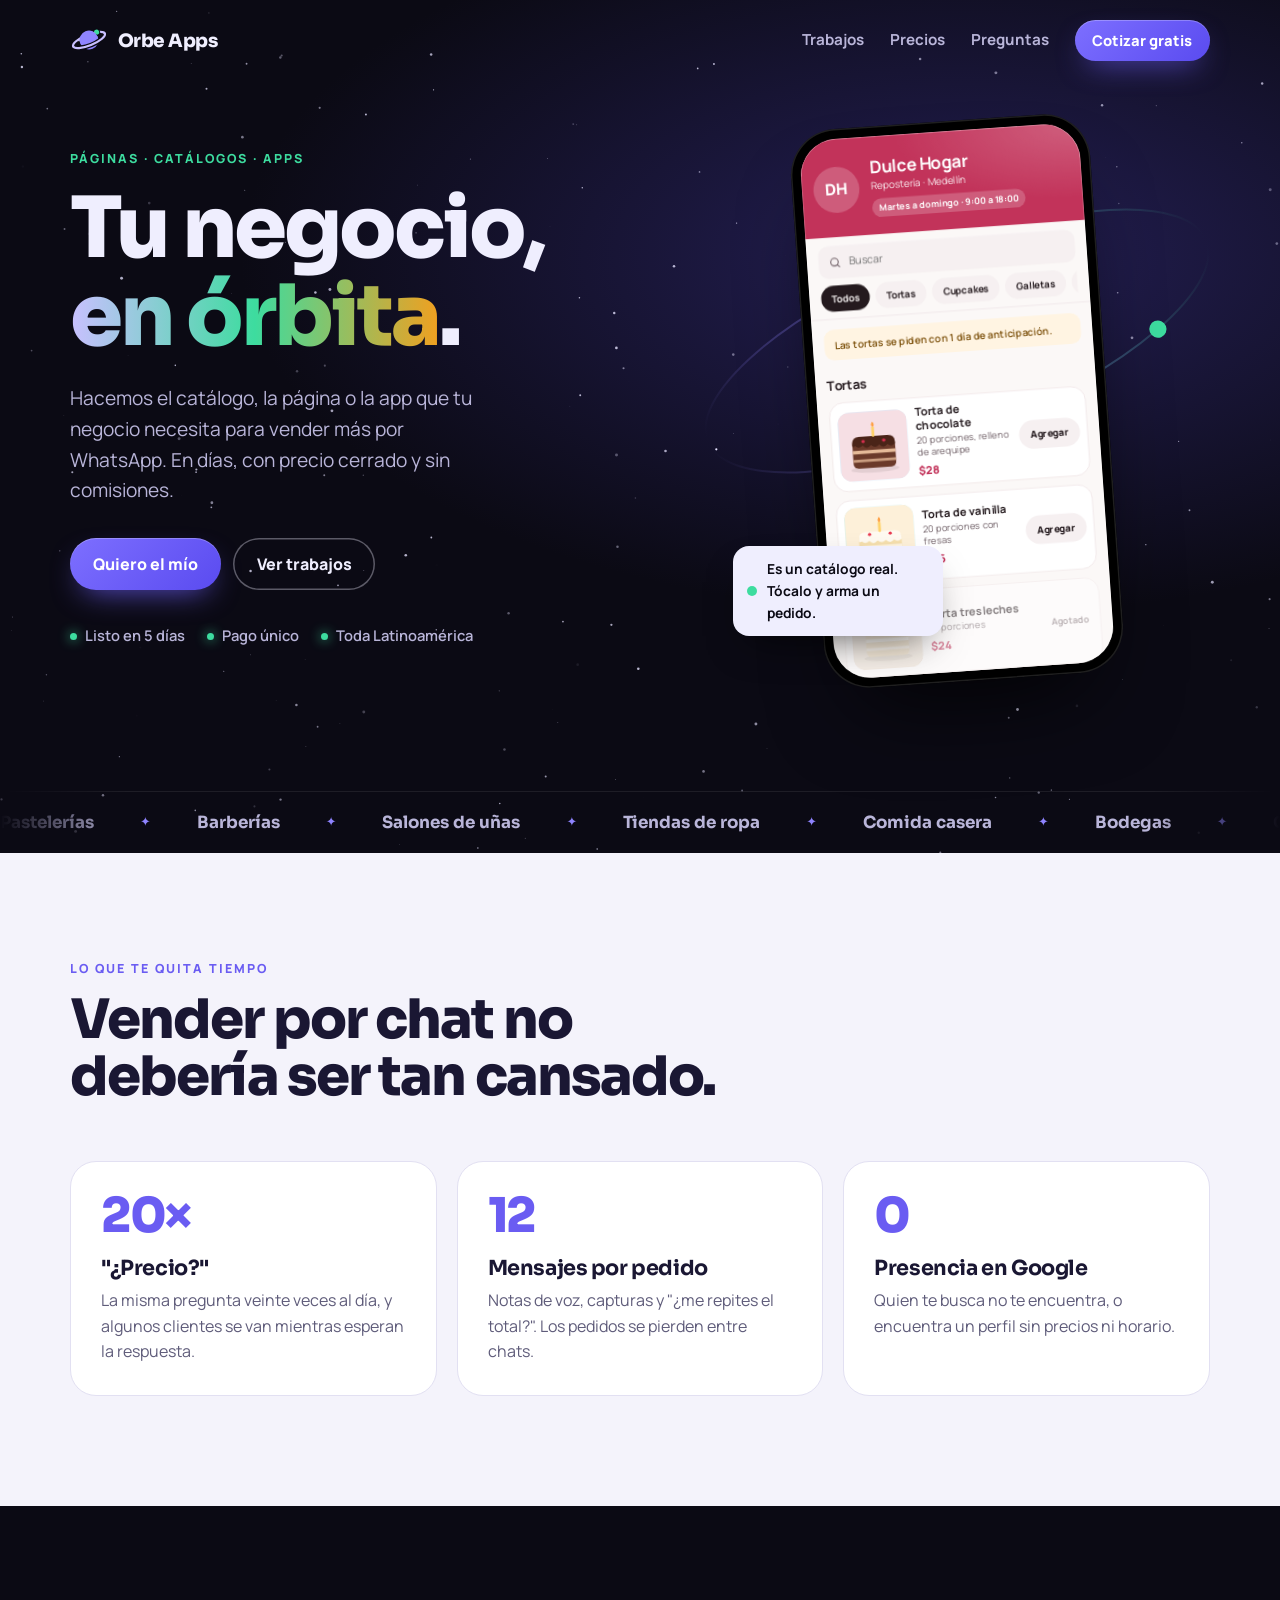
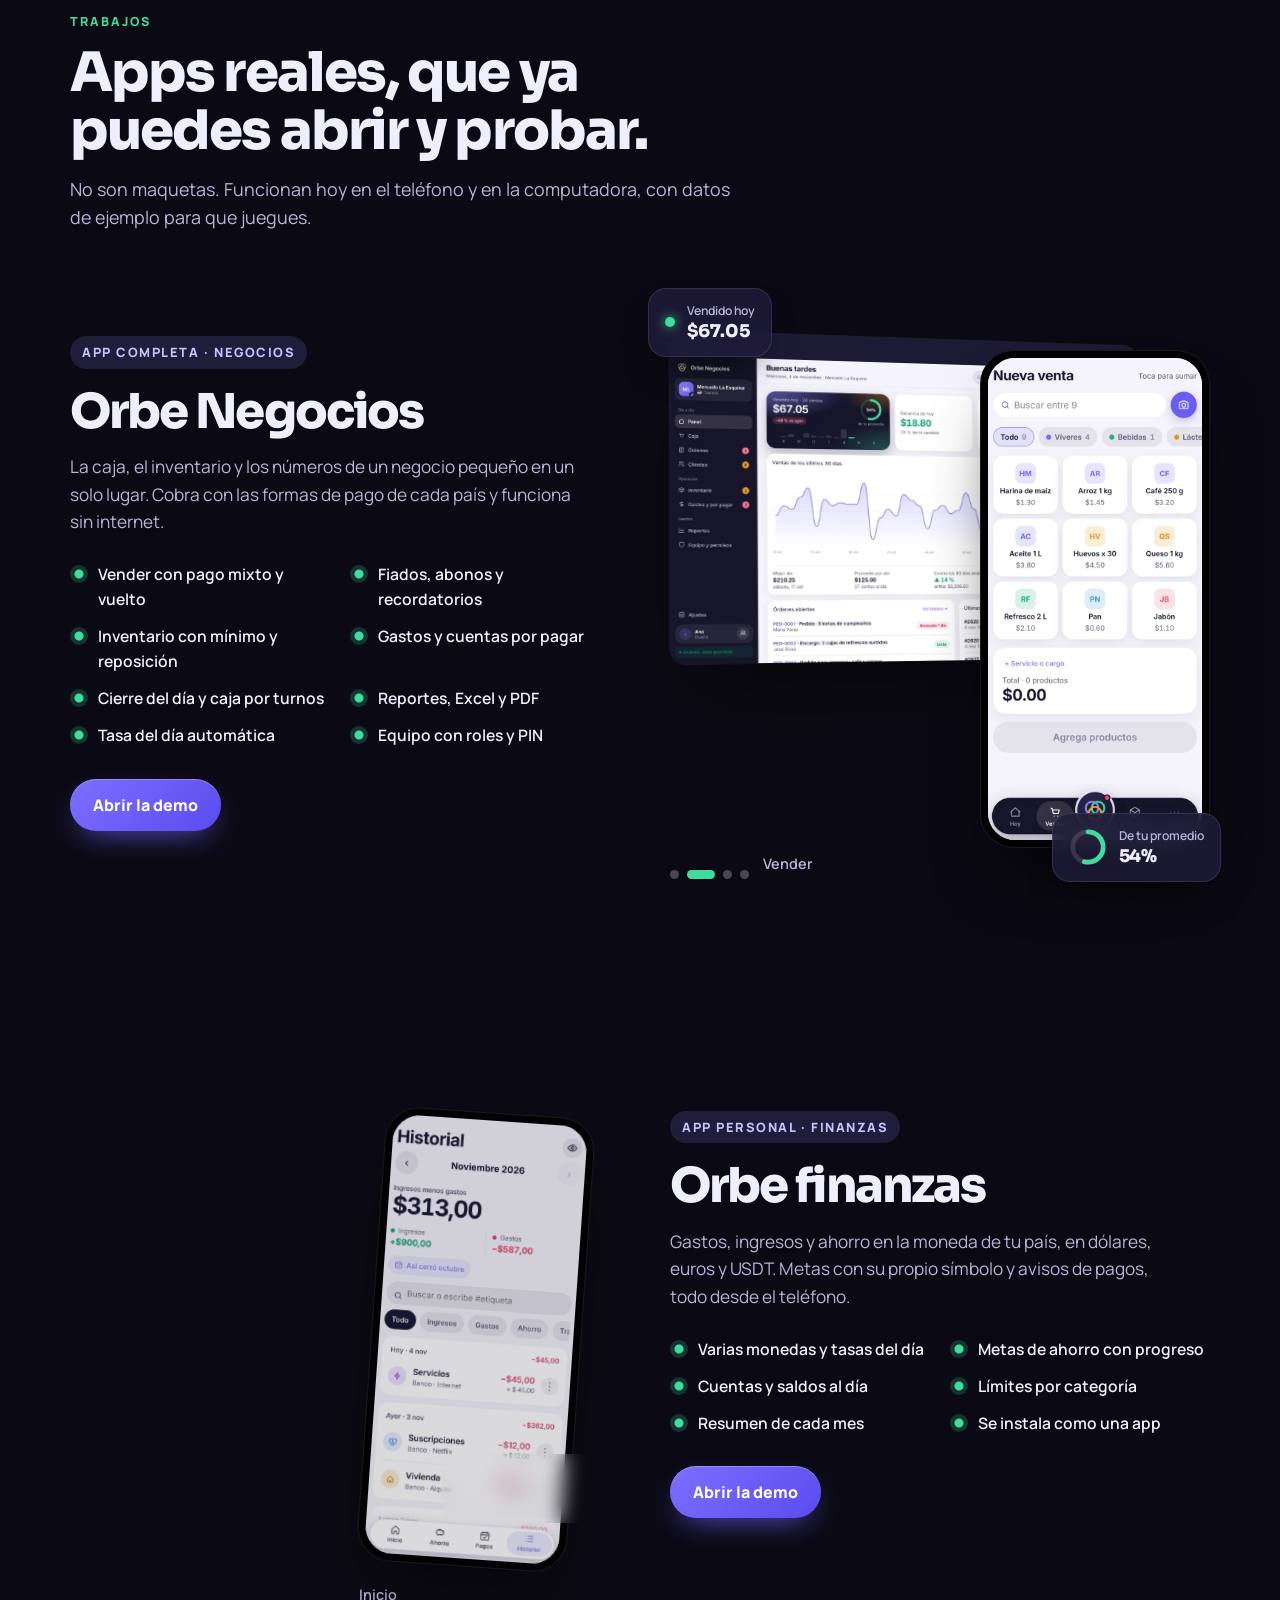
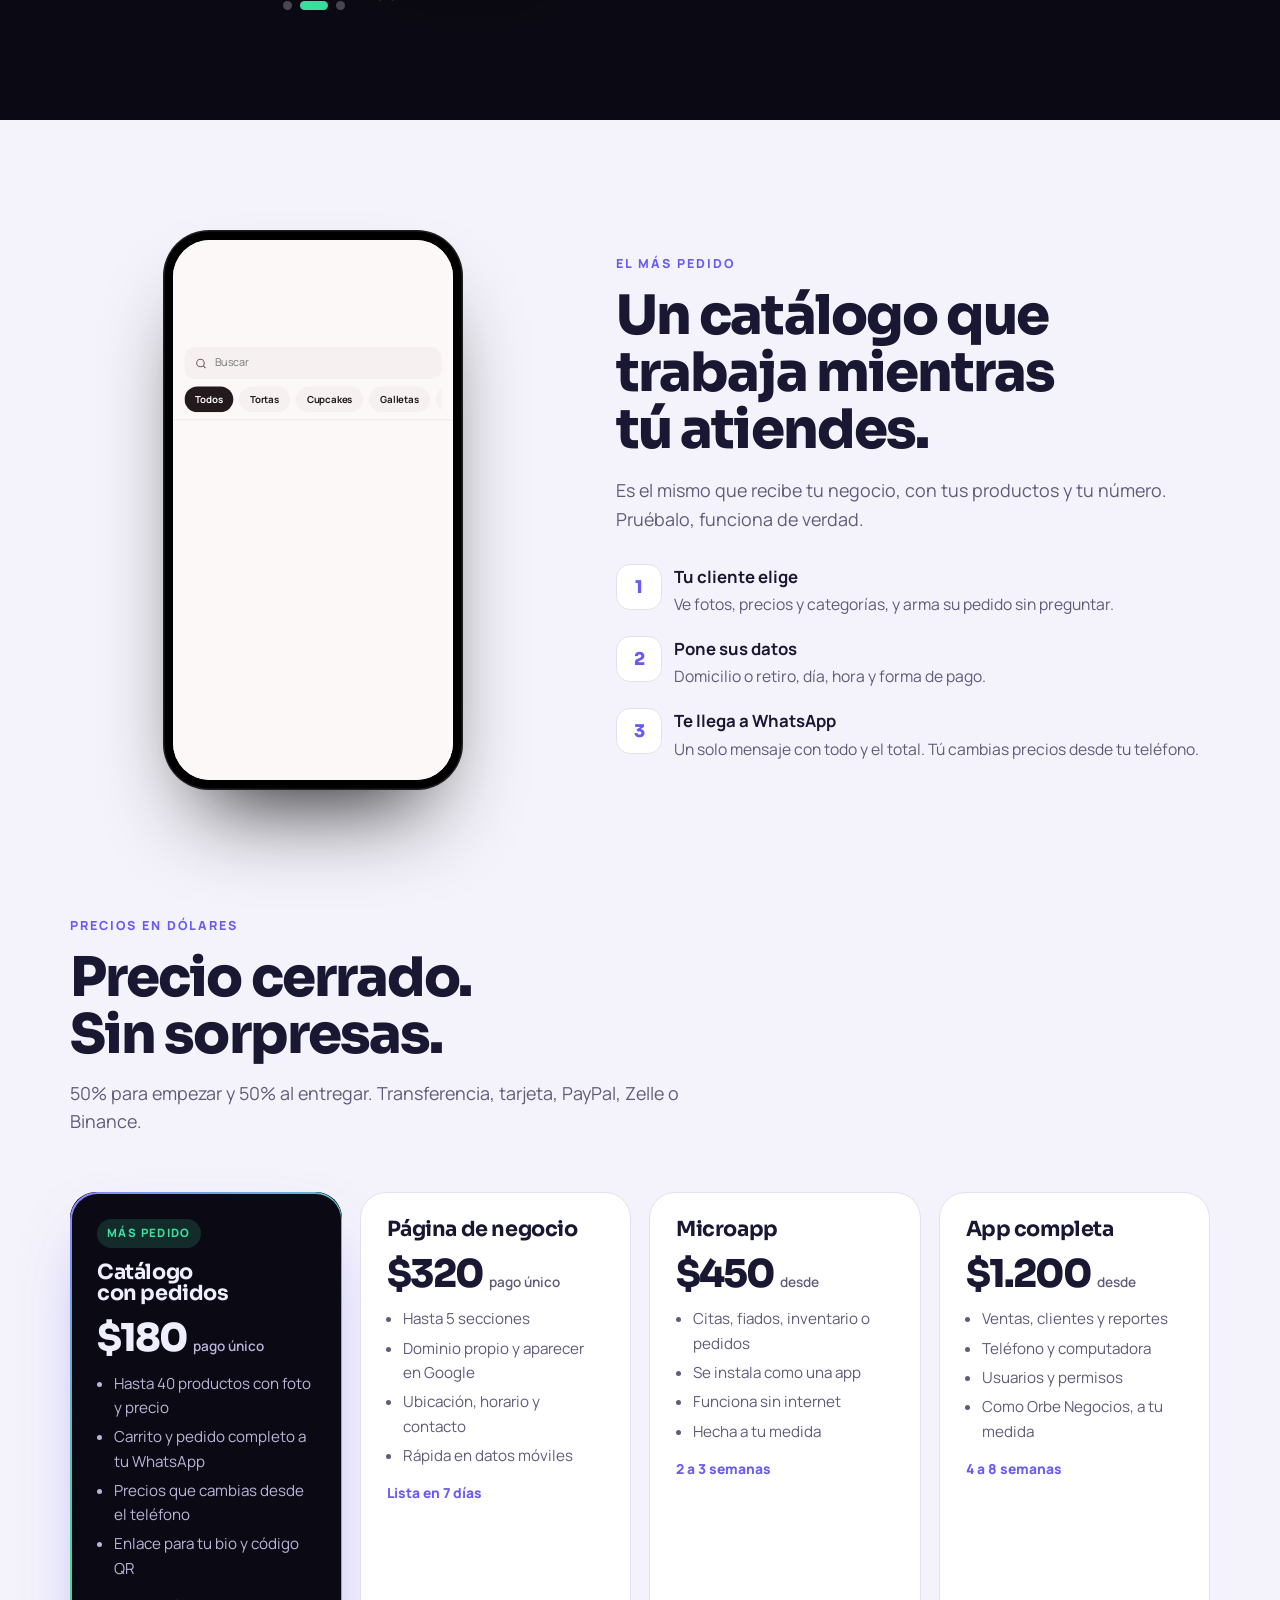
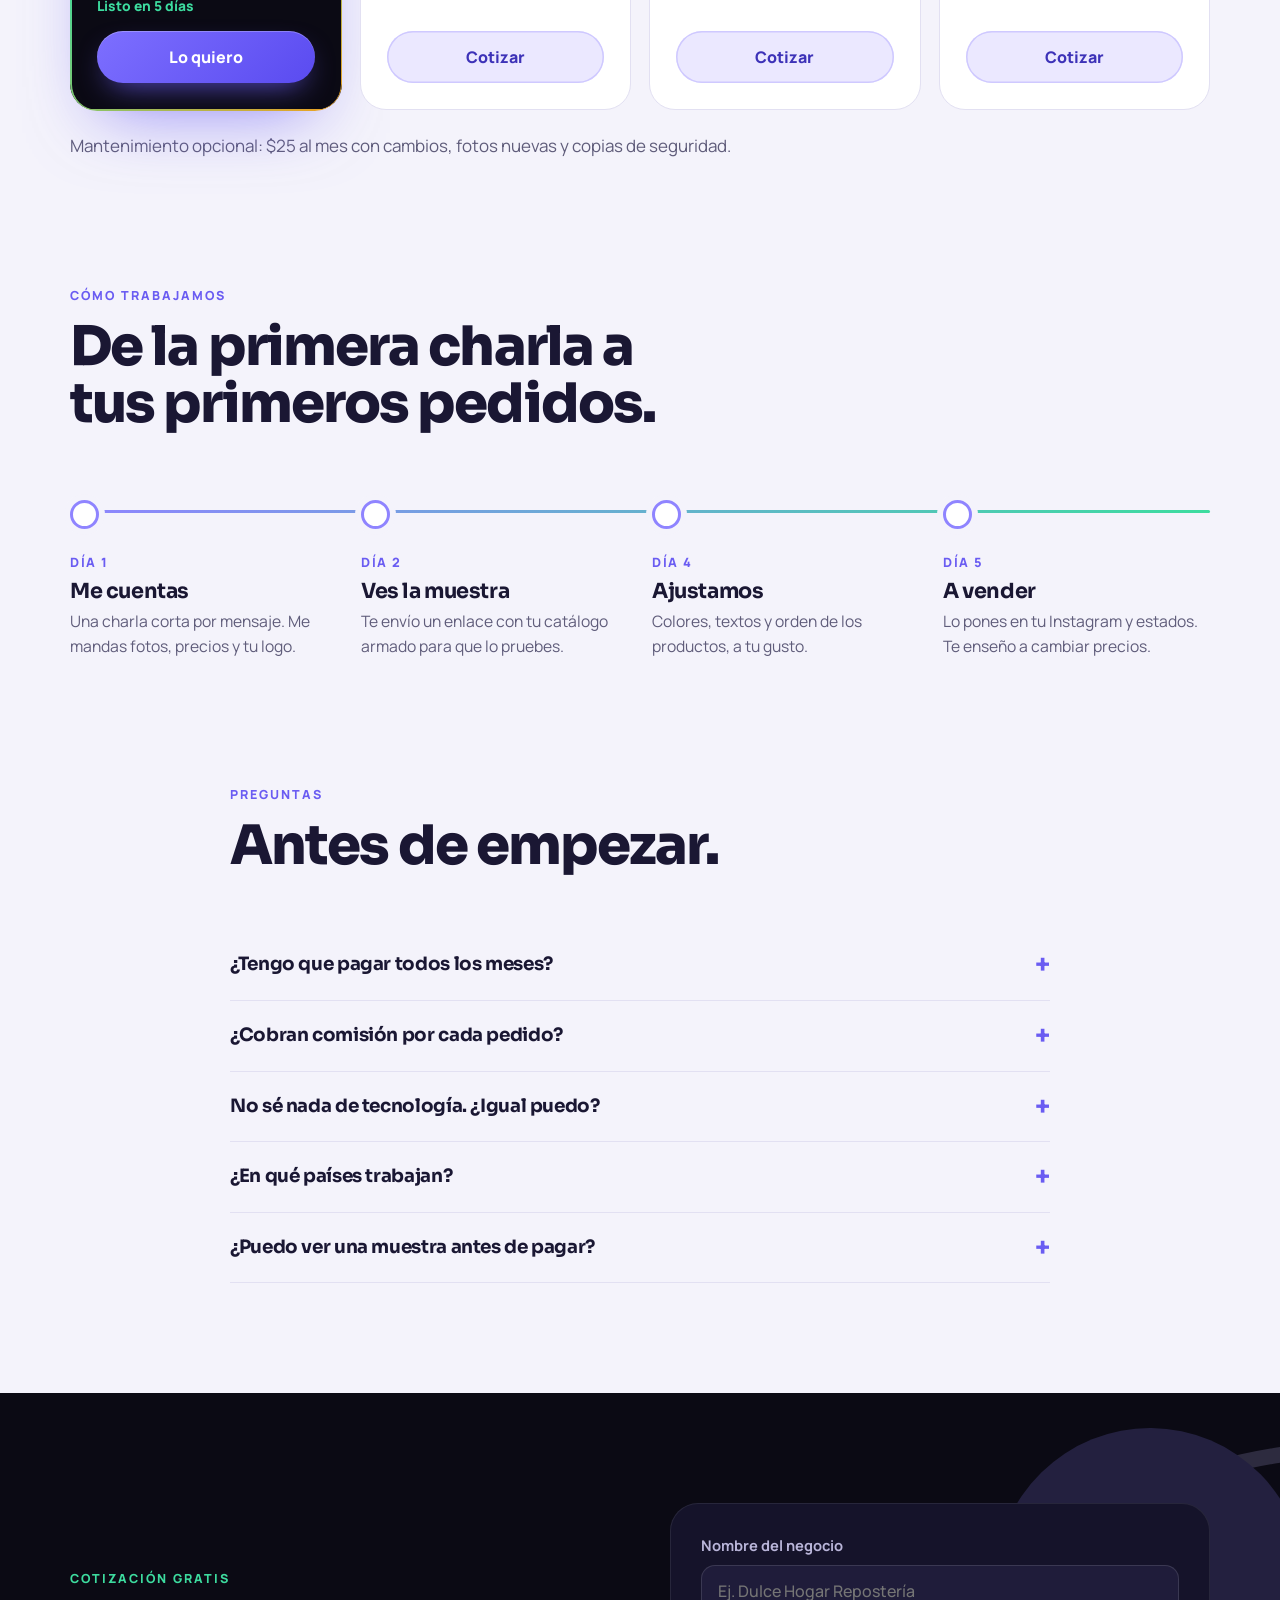
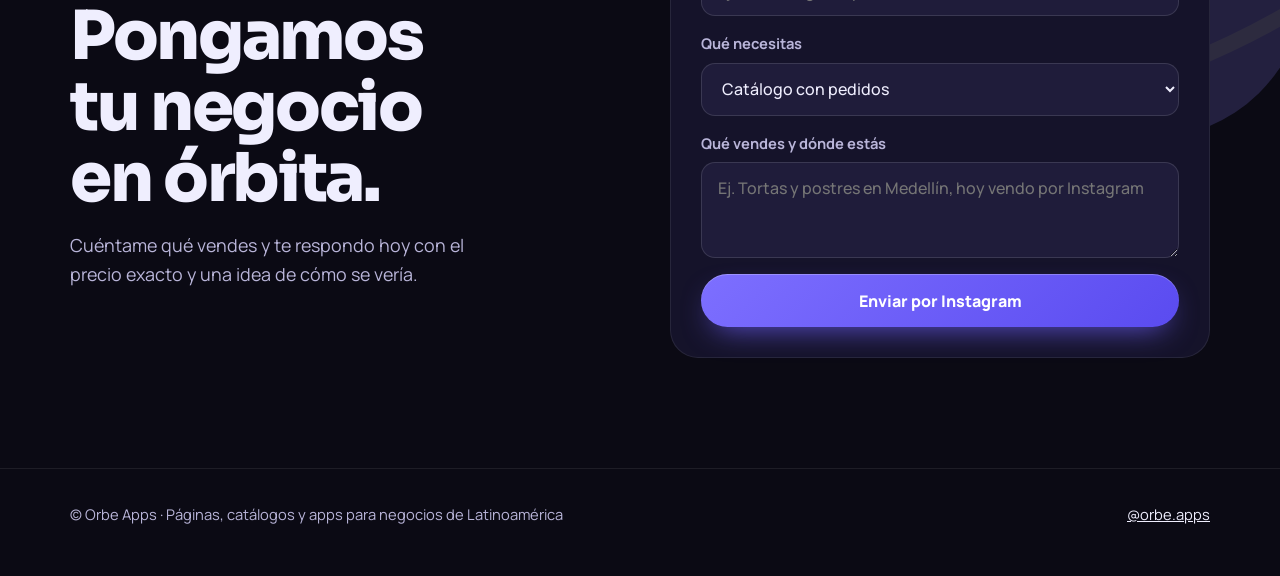
==== servicios/index.html @ 1c88d755 "Página de ventas optimizada para teléfonos: portada más compacta, problemas en filas, trabajos con u" ====
<!doctype html>
<html lang="es">
<head>
<meta charset="utf-8">
<meta name="viewport" content="width=device-width, initial-scale=1, viewport-fit=cover">
<title>Orbe Apps · Páginas, catálogos y apps para tu negocio</title>
<meta name="description" content="Páginas web, catálogos con pedidos por WhatsApp, microapps y apps para negocios de Latinoamérica. Entrega rápida, precio cerrado y todo a distancia.">
<meta property="og:title" content="Orbe Apps · Páginas, catálogos y apps para tu negocio">
<meta property="og:description" content="Catálogo con pedidos a WhatsApp en 5 días desde 180 USD. Microapps de citas, fiados e inventario.">
<meta property="og:type" content="website">
<meta property="og:url" content="https://orbe7apps.github.io/orbe-negocios/servicios/">
<meta property="og:image" content="https://orbe7apps.github.io/orbe-negocios/servicios/portada.png">
<meta property="og:image:width" content="1200">
<meta property="og:image:height" content="630">
<meta name="twitter:card" content="summary_large_image">
<meta name="theme-color" content="#0b0a14">
<link rel="icon" href="logo.svg">
<link rel="preconnect" href="https://fonts.googleapis.com">
<link rel="stylesheet" href="https://fonts.googleapis.com/css2?family=Sora:wght@600;700;800&family=Manrope:wght@400;500;600;700;800&display=swap">
<style>
:root {
  --noche: #0b0a14; --noche2: #15132a; --noche3: #1f1c3a; --luz: #efeefe; --luz2: #b9b5d9;
  --bg: #f4f3fb; --surface: #ffffff; --ink: #1a1733; --muted: #5f5c7a; --line: #e2e0f2;
  --morado: #6a5cf2; --lila: #8f84ff; --lila2: #c9c0ff; --verde: #3ddc9f; --ambar: #f0a020; --wa: #128c5e;
  --display: "Sora", "Manrope", system-ui, sans-serif;
  --body: "Manrope", system-ui, -apple-system, sans-serif;
  --suave: cubic-bezier(.22,.8,.2,1);
}
* { box-sizing: border-box; }
html { scroll-behavior: smooth; }
body { margin: 0; background: var(--bg); color: var(--ink); font: 400 17px/1.6 var(--body); -webkit-font-smoothing: antialiased; overflow-x: hidden; }
img { max-width: 100%; height: auto; display: block; }
a { color: inherit; }
.wrap { max-width: 1180px; margin: 0 auto; padding-left: max(20px, env(safe-area-inset-left)); padding-right: max(20px, env(safe-area-inset-right)); }
h1, h2, h3 { font-family: var(--display); margin: 0; letter-spacing: -.035em; text-wrap: balance; line-height: 1.05; }
h2 { font-size: clamp(2rem, 4.6vw, 3.4rem); font-weight: 800; }
h3 { font-size: 1.3rem; font-weight: 700; letter-spacing: -.02em; }
p { margin: 0; }
.eti { font: 800 .78rem/1 var(--body); letter-spacing: .16em; text-transform: uppercase; color: var(--morado); }
.btn { display: inline-flex; align-items: center; gap: .55em; padding: .95em 1.45em; border-radius: 999px; font: 800 1rem var(--body); text-decoration: none; border: 0; cursor: pointer; transition: transform .25s var(--suave), box-shadow .25s; }
.btn:hover { transform: translateY(-2px); }
.btn:focus-visible, input:focus-visible, select:focus-visible, textarea:focus-visible, summary:focus-visible { outline: 3px solid var(--lila); outline-offset: 3px; }
.btn-luz { background: linear-gradient(135deg, #7d6fff, #5a4bf0); color: #fff; box-shadow: 0 12px 30px -12px rgba(106,92,242,.9), inset 0 1px 0 rgba(255,255,255,.25); }
.btn-luz:hover { box-shadow: 0 16px 36px -12px rgba(106,92,242,1), inset 0 1px 0 rgba(255,255,255,.25); }
.nav-links a.btn-luz, .nav-links a.btn-luz:hover { color: #fff; }
.btn-borde { background: transparent; color: var(--luz); box-shadow: inset 0 0 0 1.5px rgba(239,238,254,.35); }
.btn-morado { background: var(--morado); color: #fff; box-shadow: 0 12px 30px -14px var(--morado); }

/* Aparecer al bajar: sin JS, todo se ve */
.js .rev { opacity: 0; transform: translateY(28px); transition: opacity .9s var(--suave), transform .9s var(--suave); transition-delay: var(--d, 0s); }
.js .rev.ok { opacity: 1; transform: none; }

/* ---------- Portada ---------- */
.portada { position: relative; background: radial-gradient(1200px 600px at 75% 30%, #241f55 0%, transparent 60%), var(--noche); color: var(--luz); overflow: hidden; }
#cielo { position: absolute; inset: 0; width: 100%; height: 100%; }
.nav { position: relative; z-index: 3; display: flex; justify-content: space-between; align-items: center; padding-block: 20px; }
.logo-anim { transition: transform .6s var(--suave); }
.marca:hover .logo-anim { transform: rotate(-12deg) scale(1.08); }
.marca { display: flex; align-items: center; gap: 10px; font: 800 1.15rem var(--display); letter-spacing: -.03em; text-decoration: none; }
.nav-links { display: flex; gap: 26px; align-items: center; font-weight: 700; font-size: .95rem; }
.nav-links a { text-decoration: none; color: var(--luz2); transition: color .2s; }
.nav-links a:hover { color: var(--luz); }
.nav-links .btn { padding: .7em 1.2em; font-size: .92rem; }
.hero { position: relative; z-index: 2; display: grid; grid-template-columns: 1.08fr .92fr; gap: 40px; align-items: center; padding-block: 40px 110px; }
.hero h1 { font-size: clamp(2.7rem, 6.6vw, 5.4rem); font-weight: 800; }
.hero h1 .gira { display: inline-block; background: linear-gradient(90deg, var(--lila2), var(--verde), var(--ambar), #ff8fb3, var(--lila2)) 0 0 / 200% 100% repeat-x; -webkit-background-clip: text; background-clip: text; color: transparent; animation: brillo 6s linear infinite; }
@keyframes brillo { to { background-position: 200% 0; } }
.hero .lead { font-size: 1.2rem; color: var(--luz2); max-width: 36ch; margin-top: 22px; }
.hero .acc { display: flex; flex-wrap: wrap; gap: 12px; margin-top: 32px; }
.sellos { display: flex; flex-wrap: wrap; gap: 10px 22px; margin-top: 34px; color: var(--luz2); font-size: .92rem; font-weight: 600; }
.sellos span { display: inline-flex; align-items: center; gap: 8px; }
.sellos span::before { content: ""; width: 7px; height: 7px; border-radius: 50%; background: var(--verde); box-shadow: 0 0 12px var(--verde); }
.escena { position: relative; justify-self: center; width: min(400px, 100%); aspect-ratio: 400/560; }
.escena .orbita { position: absolute; inset: -12% -22%; pointer-events: none; }
.tel-vivo { position: absolute; left: 50%; top: 50%; width: 300px; height: 560px; transform: translate(-50%, -50%) rotate(-4deg); border-radius: 46px; background: #000; padding: 10px; box-shadow: 0 50px 90px -40px rgba(0,0,0,.9), 0 0 0 1.5px rgba(255,255,255,.12) inset; animation: flota 7s ease-in-out infinite; }
.tel-vivo iframe { width: 390px; height: 844px; border: 0; border-radius: 37px; transform: scale(.7179); transform-origin: 0 0; background: #fff; }
.tel-vivo .ventana { width: 280px; height: 540px; overflow: hidden; border-radius: 37px; }
.etiqueta-viva { position: absolute; z-index: 3; left: -6%; bottom: 8%; background: var(--luz); color: var(--noche); border-radius: 16px; padding: 12px 14px; font-size: .86rem; font-weight: 700; box-shadow: 0 18px 40px -18px rgba(0,0,0,.7); display: flex; gap: 10px; align-items: center; max-width: 210px; animation: flota 7s ease-in-out -3.5s infinite; }
.etiqueta-viva i { width: 10px; height: 10px; border-radius: 50%; background: var(--verde); flex-shrink: 0; animation: late 1.6s ease-in-out infinite; }
@keyframes flota { 0%, 100% { translate: 0 0; } 50% { translate: 0 -14px; } }
@keyframes late { 0%, 100% { box-shadow: 0 0 0 0 rgba(61,220,159,.6); } 50% { box-shadow: 0 0 0 8px rgba(61,220,159,0); } }

/* Cinta de negocios */
.cinta { position: relative; z-index: 2; border-top: 1px solid rgba(255,255,255,.08); padding-block: 20px; overflow: hidden; -webkit-mask: linear-gradient(90deg, transparent, #000 10%, #000 90%, transparent); mask: linear-gradient(90deg, transparent, #000 10%, #000 90%, transparent); }
.cinta .pista { display: flex; gap: 46px; width: max-content; animation: desliza 38s linear infinite; font: 700 1.05rem var(--display); color: var(--luz2); white-space: nowrap; }
.cinta .pista span { display: inline-flex; align-items: center; gap: 46px; }
.cinta .pista span::after { content: "✦"; color: var(--lila); font-size: .8rem; }
@keyframes desliza { to { transform: translateX(-50%); } }

/* ---------- Secciones ---------- */
section { padding-block: 110px; }
.cab { display: grid; gap: 16px; max-width: 760px; margin-bottom: 56px; }
.cab p { color: var(--muted); font-size: 1.12rem; max-width: 60ch; }

/* Problema */
.dolores { display: grid; grid-template-columns: repeat(3, minmax(0, 1fr)); gap: 20px; }
.dolor { background: var(--surface); border-radius: 26px; padding: 30px; border: 1px solid var(--line); transition: transform .4s var(--suave), box-shadow .4s; }
.dolor:hover { transform: translateY(-6px); box-shadow: 0 30px 60px -36px rgba(26,23,51,.35); }
.dolor .num { font: 800 3rem/1 var(--display); letter-spacing: -.05em; color: var(--morado); }
.dolor h3 { margin-top: 18px; }
.dolor p { color: var(--muted); margin-top: 8px; font-size: 1rem; }

/* Proyectos */
.proyectos { background: var(--noche); color: var(--luz); position: relative; overflow: hidden; }
.proyectos .cab p { color: var(--luz2); }
.proyectos .eti { color: var(--verde); }
.proyecto { display: grid; grid-template-columns: 1fr 1fr; gap: 60px; align-items: center; margin-top: 30px; }
.proyecto + .proyecto { margin-top: 140px; }
.proyecto.inverso .texto { order: 2; }
.texto h3 { font-size: clamp(2rem, 4vw, 3rem); font-weight: 800; letter-spacing: -.04em; }
.texto .tipo { display: inline-block; font-size: .8rem; font-weight: 800; letter-spacing: .12em; text-transform: uppercase; padding: 6px 12px; border-radius: 999px; background: rgba(143,132,255,.16); color: var(--lila2); margin-bottom: 18px; }
.texto > p { color: var(--luz2); margin-top: 16px; font-size: 1.08rem; max-width: 46ch; }
.funciones { list-style: none; padding: 0; margin: 26px 0 30px; display: grid; grid-template-columns: 1fr 1fr; gap: 12px 20px; }
.funciones li { display: flex; gap: 10px; align-items: flex-start; font-size: .98rem; font-weight: 600; }
.funciones li::before { content: ""; width: 18px; height: 18px; flex-shrink: 0; margin-top: 3px; border-radius: 50%; background: radial-gradient(circle at 50% 50%, var(--verde) 0 4px, rgba(61,220,159,.2) 5px); }
.texto .acc { display: flex; gap: 12px; flex-wrap: wrap; }
.vitrina { position: relative; height: 560px; perspective: 1400px; }
.pc { position: absolute; left: 0; top: 40px; width: 92%; border-radius: 16px; overflow: hidden; background: #16142a; box-shadow: 0 40px 80px -40px #000, 0 0 0 1px rgba(255,255,255,.08); transform: rotateY(12deg) rotateX(4deg); transform-origin: left center; transition: transform .8s var(--suave); }
.pc .barra { height: 26px; display: flex; gap: 6px; align-items: center; padding-left: 12px; background: #1d1a36; }
.pc .barra i { width: 9px; height: 9px; border-radius: 50%; background: #3a3660; }
.vitrina:hover .pc { transform: rotateY(4deg) rotateX(2deg); }
.movil { position: absolute; width: 230px; aspect-ratio: 300/650; border-radius: 34px; background: #000; padding: 8px; box-shadow: 0 40px 70px -30px #000, 0 0 0 1px rgba(255,255,255,.1) inset; overflow: hidden; }
.movil .pantallas { position: relative; width: 100%; height: 100%; border-radius: 27px; overflow: hidden; background: #f4f3fb; }
.movil img { position: absolute; inset: 0; width: 100%; height: 100%; object-fit: cover; object-position: top; opacity: 0; transition: opacity 1s ease; }
.movil img.vis { opacity: 1; }
.vitrina .movil { right: 0; bottom: 0; animation: flota 8s ease-in-out infinite; }
.chip-flota { position: absolute; z-index: 4; display: flex; align-items: center; gap: 12px; padding: 12px 16px; border-radius: 18px; background: rgba(31,28,58,.82); backdrop-filter: blur(10px); -webkit-backdrop-filter: blur(10px); border: 1px solid rgba(255,255,255,.1); box-shadow: 0 20px 40px -20px #000; color: var(--luz); font-size: .88rem; font-weight: 700; animation: flota 6s ease-in-out infinite; white-space: nowrap; }
.chip-flota small { display: block; font-weight: 600; color: var(--luz2); font-size: .76rem; }
.chip-flota b { font: 800 1.1rem var(--display); letter-spacing: -.02em; }
.chip-flota .anillo { width: 38px; height: 38px; flex-shrink: 0; }
.chip-flota .anillo circle:last-child { stroke-dasharray: 100; stroke-dashoffset: 100; transition: stroke-dashoffset 1.6s var(--suave) .4s; }
.ok .chip-flota .anillo circle:last-child, .no-js .chip-flota .anillo circle:last-child { stroke-dashoffset: var(--p, 40); }
.chip-flota .punto { width: 10px; height: 10px; border-radius: 50%; background: var(--verde); box-shadow: 0 0 12px var(--verde); flex-shrink: 0; }
.inclina { transition: transform .5s var(--suave); transform-style: preserve-3d; }
.vitrina.solo { display: flex; justify-content: center; align-items: center; gap: 22px; }
.vitrina.solo .movil { position: relative; right: auto; bottom: auto; width: 250px; }
.vitrina.solo .movil:last-child { width: 210px; opacity: .85; transform: translateY(40px) rotate(4deg); animation-delay: -4s; }
.puntos { display: flex; gap: 8px; margin-top: 22px; }
.puntos button { width: 9px; height: 9px; padding: 0; border-radius: 99px; border: 0; background: rgba(255,255,255,.25); transition: width .4s var(--suave), background .3s; cursor: pointer; }
.puntos button.vis { width: 28px; background: var(--verde); }
.puntos-wrap { display: flex; align-items: center; gap: 14px; color: var(--luz2); font-size: .9rem; font-weight: 600; }

/* Catálogo en vivo (bloque) */
.vivo { display: grid; grid-template-columns: .9fr 1.1fr; gap: 60px; align-items: center; }
.vivo .tel-vivo { position: relative; left: auto; top: auto; transform: none; margin: 0 auto; animation: none; }
.vivo-pasos { list-style: none; padding: 0; margin: 30px 0 0; display: grid; gap: 18px; counter-reset: v; }
.vivo-pasos li { counter-increment: v; display: grid; grid-template-columns: 44px 1fr; gap: 14px; align-items: start; }
.vivo-pasos li::before { content: counter(v); width: 44px; height: 44px; border-radius: 14px; display: grid; place-items: center; font: 800 1.1rem var(--display); background: var(--surface); border: 1px solid var(--line); color: var(--morado); }
.vivo-pasos b { display: block; font-size: 1.05rem; }
.vivo-pasos span { color: var(--muted); font-size: .98rem; }

/* Planes */
.planes { display: grid; grid-template-columns: repeat(4, minmax(0, 1fr)); gap: 18px; align-items: stretch; }
.plan { position: relative; background: var(--surface); border: 1px solid var(--line); border-radius: 26px; padding: 26px; display: flex; flex-direction: column; gap: 14px; transition: transform .4s var(--suave), box-shadow .4s; }
.plan:hover { transform: translateY(-6px); box-shadow: 0 30px 60px -36px rgba(26,23,51,.4); }
.plan.top { background: var(--noche); color: var(--luz); border-color: transparent; box-shadow: 0 30px 70px -30px rgba(106,92,242,.7); }
.plan.top::before { content: ""; position: absolute; inset: -1.5px; border-radius: 27px; padding: 1.5px; background: linear-gradient(140deg, var(--lila), var(--verde), var(--ambar)); -webkit-mask: linear-gradient(#000 0 0) content-box, linear-gradient(#000 0 0); -webkit-mask-composite: xor; mask-composite: exclude; pointer-events: none; }
.plan .chip { align-self: flex-start; font-size: .72rem; font-weight: 800; letter-spacing: .12em; text-transform: uppercase; padding: 5px 10px; border-radius: 999px; background: rgba(61,220,159,.16); color: var(--verde); }
.plan .precio { font: 800 2.4rem/1 var(--display); letter-spacing: -.05em; }
.plan .precio small { font: 600 .85rem var(--body); letter-spacing: 0; color: var(--muted); }
.plan.top .precio small, .plan.top ul { color: var(--luz2); }
.plan ul { margin: 0; padding-left: 1.1em; color: var(--muted); font-size: .95rem; display: grid; gap: 5px; }
.plan .plazo { font-size: .86rem; font-weight: 800; color: var(--morado); }
.plan.top .plazo { color: var(--verde); }
.plan .btn { margin-top: auto; justify-content: center; }
.plan .btn-claro { background: #ebe8ff; color: #3d32b8; box-shadow: inset 0 0 0 1.5px #cfc9ff; }
.plan .btn-claro:hover { background: #ded9ff; }
.nota { margin-top: 22px; color: var(--muted); }
.desliza { display: none; align-items: center; gap: 8px; color: var(--muted); font-size: .85rem; font-weight: 700; margin-top: 4px; }
.solo-movil { display: none !important; }
.fijo { display: none; position: fixed; z-index: 20; left: 12px; right: 12px; bottom: calc(12px + env(safe-area-inset-bottom)); justify-content: center; transform: translateY(140%); transition: transform .45s var(--suave); }
.fijo.ver { transform: none; }
.fijo .btn { width: 100%; max-width: 420px; justify-content: center; }

/* Proceso */
.linea-tiempo { position: relative; display: grid; grid-template-columns: repeat(4, minmax(0, 1fr)); gap: 24px; }
.linea-tiempo::before { content: ""; position: absolute; left: 0; right: 0; top: 22px; height: 3px; border-radius: 3px; background: var(--line); }
.linea-tiempo .progreso { position: absolute; left: 0; top: 22px; height: 3px; border-radius: 3px; width: 0; background: linear-gradient(90deg, var(--lila), var(--verde)); transition: width 1.8s var(--suave); }
.linea-tiempo.ok .progreso { width: 100%; }
.no-js .linea-tiempo .progreso { width: 100%; }
.hito { position: relative; padding-top: 64px; }
.hito::before { content: ""; position: absolute; top: 12px; left: 0; width: 23px; height: 23px; border-radius: 50%; background: var(--surface); border: 3px solid var(--lila); box-shadow: 0 0 0 6px var(--bg); }
.hito .dia { font-size: .8rem; font-weight: 800; letter-spacing: .12em; text-transform: uppercase; color: var(--morado); }
.hito h3 { margin-top: 8px; }
.hito p { color: var(--muted); margin-top: 6px; font-size: .98rem; }

/* Preguntas */
.faq { max-width: 860px; }
.faq details { border-bottom: 1px solid var(--line); padding-block: 22px; }
.faq summary { font: 700 1.15rem var(--display); letter-spacing: -.02em; cursor: pointer; list-style: none; display: flex; justify-content: space-between; gap: 16px; }
.faq summary::-webkit-details-marker { display: none; }
.faq summary::after { content: "+"; font-size: 1.6rem; line-height: 1; color: var(--morado); transition: transform .3s var(--suave); }
.faq details[open] summary::after { transform: rotate(45deg); }
.faq details p { color: var(--muted); margin-top: 12px; max-width: 65ch; }

/* Cierre */
.cierre { background: var(--noche); color: var(--luz); position: relative; overflow: hidden; }
.cierre-in { position: relative; z-index: 2; display: grid; grid-template-columns: 1fr 1fr; gap: 60px; align-items: center; }
.cierre h2 { font-size: clamp(2.4rem, 5.4vw, 4.2rem); }
.cierre .lead { color: var(--luz2); margin-top: 18px; font-size: 1.12rem; max-width: 40ch; }
.planeta-grande { position: absolute; right: -180px; top: -120px; width: 620px; opacity: .18; pointer-events: none; }
form { background: var(--noche2); border: 1px solid rgba(255,255,255,.08); border-radius: 28px; padding: 30px; display: grid; gap: 16px; }
label { display: grid; gap: 7px; font-weight: 700; font-size: .92rem; color: var(--luz2); }
input, select, textarea { font: 500 1rem var(--body); padding: .85em 1em; border-radius: 14px; border: 1px solid rgba(255,255,255,.12); background: var(--noche3); color: var(--luz); width: 100%; }
textarea { min-height: 96px; resize: vertical; }
form .btn { justify-content: center; }
.aviso { font-size: .92rem; color: var(--verde); }

footer { background: var(--noche); color: var(--luz2); border-top: 1px solid rgba(255,255,255,.08); padding-block: 34px 50px; font-size: .92rem; }
footer .wrap { display: flex; justify-content: space-between; gap: 16px; flex-wrap: wrap; align-items: center; }
footer a { color: var(--luz); }

@media (max-width: 960px) {
  .hero, .proyecto, .vivo, .cierre-in { grid-template-columns: 1fr; }
  .proyecto.inverso .texto { order: 0; }
  .planes { grid-template-columns: 1fr 1fr; }
  .nav-links a:not(.btn) { display: none; }
  .hero { padding-block: 20px 80px; }
  .escena { margin-top: 20px; }
}
@media (max-width: 640px) {
  body { font-size: 16px; }
  section { padding-block: 64px; }
  .cab { margin-bottom: 32px; gap: 12px; }
  .cab p { font-size: 1rem; }
  h2 { font-size: 2rem; }
  .btn { padding: .9em 1.25em; }
  /* Portada: texto primero, teléfono derecho y más pequeño */
  .nav { padding-block: 14px; }
  .nav-links .btn { padding: .6em 1em; font-size: .85rem; }
  .hero { padding-block: 12px 56px; gap: 8px; }
  .hero h1 { font-size: 2.9rem; }
  .hero .lead { font-size: 1.05rem; margin-top: 16px; }
  .hero .acc { margin-top: 24px; }
  .hero .acc .btn { flex: 1; justify-content: center; }
  .sellos { margin-top: 22px; font-size: .85rem; gap: 8px 16px; }
  .escena { width: 100%; aspect-ratio: auto; height: 520px; margin-top: 28px; }
  .escena .orbita { inset: 0 -30%; }
  .tel-vivo { width: 262px; height: 490px; padding: 9px; border-radius: 40px; transform: translate(-50%, -50%); }
  .tel-vivo .ventana { width: 244px; height: 472px; border-radius: 32px; }
  .tel-vivo iframe { transform: scale(.6256); }
  .etiqueta-viva { left: 50%; bottom: 0; transform: translateX(-50%); max-width: none; white-space: nowrap; font-size: .8rem; padding: 10px 14px; animation: none; }
  .cinta { padding-block: 14px; }
  .cinta .pista { font-size: .92rem; gap: 30px; }
  .cinta .pista span { gap: 30px; }
  /* Problemas: filas compactas */
  .dolores { grid-template-columns: 1fr; gap: 12px; }
  .dolor { display: grid; grid-template-columns: 72px 1fr; gap: 4px 14px; padding: 18px; border-radius: 20px; align-items: start; }
  .dolor .num { grid-row: span 2; font-size: 2.1rem; }
  .dolor h3 { margin: 0; font-size: 1.08rem; }
  .dolor p { margin: 0; font-size: .92rem; }
  /* Trabajos */
  .proyecto { gap: 28px; margin-top: 0; }
  .proyecto + .proyecto { margin-top: 80px; }
  .texto h3 { font-size: 2.1rem; }
  .texto > p { font-size: 1rem; }
  .funciones { grid-template-columns: 1fr 1fr; gap: 10px 14px; margin: 20px 0 24px; }
  .funciones li { font-size: .86rem; gap: 8px; }
  .funciones li::before { width: 14px; height: 14px; margin-top: 3px; }
  .texto .acc .btn { width: 100%; justify-content: center; }
  .vitrina { height: 470px; display: flex; justify-content: center; align-items: center; perspective: none; }
  .vitrina .pc { display: none; }
  .vitrina .movil, .vitrina.solo .movil { position: relative; right: auto; bottom: auto; width: 210px; }
  .vitrina.solo .movil:last-child { display: none; }
  .vitrina.solo { height: 470px; }
  .chip-flota { padding: 8px 12px; font-size: .78rem; gap: 9px; border-radius: 14px; }
  .chip-flota b { font-size: .95rem; }
  .chip-flota .anillo { width: 28px; height: 28px; }
  .vitrina .chip-flota:first-child { left: 0 !important; top: 8% !important; }
  .vitrina .chip-flota:nth-child(2) { right: 0 !important; bottom: 10% !important; left: auto !important; top: auto !important; }
  .puntos-wrap { justify-content: center; }
  /* Catálogo en vivo: sin segundo teléfono (ya está en la portada) */
  .vivo { gap: 0; }
  .vivo > .rev:first-child { display: none; }
  .vivo-pasos { margin-top: 22px; gap: 14px; }
  .vivo-pasos li { grid-template-columns: 38px 1fr; }
  .vivo-pasos li::before { width: 38px; height: 38px; border-radius: 12px; font-size: 1rem; }
  .solo-movil { display: inline-flex !important; }
  /* Precios: carrusel que se desliza */
  .planes { display: flex; gap: 14px; overflow-x: auto; scroll-snap-type: x mandatory; margin-inline: -20px; padding: 6px 20px 18px; scrollbar-width: none; }
  .planes::-webkit-scrollbar { display: none; }
  .plan { flex: 0 0 82%; scroll-snap-align: center; padding: 22px; }
  .plan:hover { transform: none; }
  .desliza { display: flex !important; }
  /* Proceso */
  .linea-tiempo { grid-template-columns: 1fr; gap: 26px; }
  .linea-tiempo::before, .linea-tiempo .progreso { left: 10px; right: auto; top: 0; bottom: 0; width: 3px; height: auto; }
  .linea-tiempo .progreso { height: 0; transition: height 1.8s var(--suave); }
  .linea-tiempo.ok .progreso, .no-js .linea-tiempo .progreso { width: 3px; height: 100%; }
  .hito { padding-top: 0; padding-left: 46px; }
  .hito::before { top: 2px; }
  .faq summary { font-size: 1.02rem; }
  .faq details { padding-block: 18px; }
  .cierre h2 { font-size: 2.4rem; }
  .cierre-in { gap: 28px; }
  form { padding: 20px; border-radius: 22px; }
  input, select, textarea { font-size: 16px; }
  .planeta-grande { width: 380px; right: -160px; top: -80px; }
  footer { padding-bottom: 110px; }
  /* Botón fijo para cotizar */
  .fijo { display: flex !important; }
}
@media (prefers-reduced-motion: reduce) {
  *, *::before, *::after { animation: none !important; transition: none !important; }
  .js .rev { opacity: 1; transform: none; }
  html { scroll-behavior: auto; }
}
</style>
</head>
<body class="no-js">
<script>document.body.classList.replace('no-js', 'js');</script>

<header class="portada">
  <canvas id="cielo" aria-hidden="true"></canvas>
  <div class="wrap">
    <nav class="nav">
      <a class="marca" href="#"><svg class="logo-anim" width="38" height="38" viewBox="0 0 120 120" aria-hidden="true"><defs><mask id="mN" maskUnits="userSpaceOnUse" x="-20" y="-20" width="160" height="160"><rect x="-20" y="-20" width="160" height="80" fill="#fff"/><circle cx="60" cy="60" r="30" fill="#000"/></mask><clipPath id="cN" clipPathUnits="userSpaceOnUse"><rect x="-20" y="60" width="160" height="80"/></clipPath></defs><g transform="rotate(-22 60 60)"><path d="M6 60 A54 17 0 0 1 114 60" fill="none" stroke="#c9c0ff" stroke-width="7" stroke-linecap="round"/><circle cx="60" cy="60" r="30" fill="#8f84ff"/><path d="M25.3 73 A54 17 0 0 0 94.7 73" fill="none" stroke="#0b0a14" stroke-width="15"/><path d="M6 60 A54 17 0 0 0 114 60" fill="none" stroke="#c9c0ff" stroke-width="7" stroke-linecap="round"/><g mask="url(#mN)"><circle r="11" fill="#0b0a14"><animateMotion dur="6s" repeatCount="indefinite" path="M6 60 A54 17 0 1 0 114 60 A54 17 0 1 0 6 60"/></circle><circle r="8" fill="#3ddc9f"><animateMotion dur="6s" repeatCount="indefinite" path="M6 60 A54 17 0 1 0 114 60 A54 17 0 1 0 6 60"/></circle></g><g clip-path="url(#cN)"><circle r="11" fill="#0b0a14"><animateMotion dur="6s" repeatCount="indefinite" path="M6 60 A54 17 0 1 0 114 60 A54 17 0 1 0 6 60"/></circle><circle r="8" fill="#3ddc9f"><animateMotion dur="6s" repeatCount="indefinite" path="M6 60 A54 17 0 1 0 114 60 A54 17 0 1 0 6 60"/></circle></g></g></svg> Orbe Apps</a>
      <div class="nav-links">
        <a href="#trabajos">Trabajos</a>
        <a href="#precios">Precios</a>
        <a href="#preguntas">Preguntas</a>
        <a class="btn btn-luz" href="#cotizar">Cotizar gratis</a>
      </div>
    </nav>
    <div class="hero">
      <div>
        <div class="eti rev" style="color:var(--verde)">Páginas · catálogos · apps</div>
        <h1 class="rev" style="--d:.08s;margin-top:18px">Tu negocio, <span class="gira">en órbita</span>.</h1>
        <p class="lead rev" style="--d:.16s">Hacemos el catálogo, la página o la app que tu negocio necesita para vender más por WhatsApp. En días, con precio cerrado y sin comisiones.</p>
        <div class="acc rev" style="--d:.24s">
          <a class="btn btn-luz" href="#cotizar">Quiero el mío</a>
          <a class="btn btn-borde" href="#trabajos">Ver trabajos</a>
        </div>
        <div class="sellos rev" style="--d:.32s"><span>Listo en 5 días</span><span>Pago único</span><span>Toda Latinoamérica</span></div>
      </div>
      <div class="escena rev" style="--d:.2s">
        <svg class="orbita" viewBox="0 0 600 600" aria-hidden="true">
          <defs><linearGradient id="g1" x1="0" x2="1"><stop offset="0" stop-color="#8f84ff" stop-opacity=".0"/><stop offset=".5" stop-color="#8f84ff" stop-opacity=".7"/><stop offset="1" stop-color="#3ddc9f" stop-opacity=".0"/></linearGradient></defs>
          <ellipse cx="300" cy="300" rx="280" ry="95" fill="none" stroke="url(#g1)" stroke-width="2" transform="rotate(-22 300 300)"/>
          <g transform="rotate(-22 300 300)"><circle r="9" fill="#3ddc9f"><animateMotion dur="9s" repeatCount="indefinite" path="M20 300 A280 95 0 1 0 580 300 A280 95 0 1 0 20 300"/></circle></g>
        </svg>
        <div class="tel-vivo"><div class="ventana"><iframe src="../catalogos/dulce-hogar/" title="Catálogo de ejemplo de Dulce Hogar, se puede usar" loading="lazy"></iframe></div></div>
        <div class="etiqueta-viva"><i></i>Es un catálogo real. Tócalo y arma un pedido.</div>
      </div>
    </div>
  </div>
  <div class="cinta" aria-hidden="true"><div class="pista">
    <span>Pastelerías</span><span>Barberías</span><span>Salones de uñas</span><span>Tiendas de ropa</span><span>Comida casera</span><span>Bodegas</span><span>Cosmética natural</span><span>Veterinarias</span><span>Academias</span><span>Fotógrafos</span>
    <span>Pastelerías</span><span>Barberías</span><span>Salones de uñas</span><span>Tiendas de ropa</span><span>Comida casera</span><span>Bodegas</span><span>Cosmética natural</span><span>Veterinarias</span><span>Academias</span><span>Fotógrafos</span>
  </div></div>
</header>

<section>
  <div class="wrap">
    <div class="cab">
      <div class="eti rev">Lo que te quita tiempo</div>
      <h2 class="rev" style="--d:.08s">Vender por chat no debería ser tan cansado.</h2>
    </div>
    <div class="dolores">
      <div class="dolor rev"><div class="num">20×</div><h3>"¿Precio?"</h3><p>La misma pregunta veinte veces al día, y algunos clientes se van mientras esperan la respuesta.</p></div>
      <div class="dolor rev" style="--d:.1s"><div class="num">12</div><h3>Mensajes por pedido</h3><p>Notas de voz, capturas y "¿me repites el total?". Los pedidos se pierden entre chats.</p></div>
      <div class="dolor rev" style="--d:.2s"><div class="num">0</div><h3>Presencia en Google</h3><p>Quien te busca no te encuentra, o encuentra un perfil sin precios ni horario.</p></div>
    </div>
  </div>
</section>

<section class="proyectos" id="trabajos">
  <div class="wrap">
    <div class="cab">
      <div class="eti rev">Trabajos</div>
      <h2 class="rev" style="--d:.08s">Apps reales, que ya puedes abrir y probar.</h2>
      <p class="rev" style="--d:.16s">No son maquetas. Funcionan hoy en el teléfono y en la computadora, con datos de ejemplo para que juegues.</p>
    </div>

    <article class="proyecto">
      <div class="texto">
        <span class="tipo rev">App completa · negocios</span>
        <h3 class="rev" style="--d:.06s">Orbe Negocios</h3>
        <p class="rev" style="--d:.12s">La caja, el inventario y los números de un negocio pequeño en un solo lugar. Cobra con las formas de pago de cada país y funciona sin internet.</p>
        <ul class="funciones rev" style="--d:.18s">
          <li>Vender con pago mixto y vuelto</li><li>Fiados, abonos y recordatorios</li>
          <li>Inventario con mínimo y reposición</li><li>Gastos y cuentas por pagar</li>
          <li>Cierre del día y caja por turnos</li><li>Reportes, Excel y PDF</li>
          <li>Tasa del día automática</li><li>Equipo con roles y PIN</li>
        </ul>
        <div class="acc rev" style="--d:.24s"><a class="btn btn-luz" href="https://orbe7apps.github.io/orbe-negocios/" target="_blank" rel="noopener">Abrir la demo</a></div>
      </div>
      <div>
        <div class="vitrina rev" style="--d:.1s">
          <div class="chip-flota" style="left:-4%;top:0;animation-delay:-2s"><span class="punto"></span><span><small>Vendido hoy</small><b>$67.05</b></span></div>
          <div class="chip-flota" style="right:-2%;bottom:-6%;animation-delay:-4s"><svg class="anillo" viewBox="0 0 40 40" style="--p:46"><circle cx="20" cy="20" r="16" fill="none" stroke="rgba(255,255,255,.12)" stroke-width="5"/><circle cx="20" cy="20" r="16" fill="none" stroke="#3ddc9f" stroke-width="5" stroke-linecap="round" pathLength="100" transform="rotate(-90 20 20)"/></svg><span><small>De tu promedio</small><b>54%</b></span></div>
          <div class="pc"><div class="barra"><i></i><i></i><i></i></div><img src="img/negocios-pc.webp" alt="Panel de Orbe Negocios en computadora con ventas del día y de los últimos 30 días" loading="lazy" width="1400" height="875"></div>
          <div class="movil" data-carrusel="neg"><div class="pantallas">
            <img class="vis" src="img/negocios-hoy.webp" alt="Pantalla Hoy: vendido hoy y tareas del día" loading="lazy">
            <img src="img/negocios-vender.webp" alt="Pantalla para vender con productos" loading="lazy">
            <img src="img/negocios-inventario.webp" alt="Inventario con existencias y ganancia" loading="lazy">
            <img src="img/negocios-reportes.webp" alt="Reportes con ventas, gastos y ganancia" loading="lazy">
          </div></div>
        </div>
        <div class="puntos-wrap"><div class="puntos" data-puntos="neg"></div><span data-nombre="neg">Hoy</span></div>
      </div>
    </article>

    <article class="proyecto inverso">
      <div class="texto">
        <span class="tipo rev">App personal · finanzas</span>
        <h3 class="rev" style="--d:.06s">Orbe finanzas</h3>
        <p class="rev" style="--d:.12s">Gastos, ingresos y ahorro en la moneda de tu país, en dólares, euros y USDT. Metas con su propio símbolo y avisos de pagos, todo desde el teléfono.</p>
        <ul class="funciones rev" style="--d:.18s">
          <li>Varias monedas y tasas del día</li><li>Metas de ahorro con progreso</li>
          <li>Cuentas y saldos al día</li><li>Límites por categoría</li>
          <li>Resumen de cada mes</li><li>Se instala como una app</li>
        </ul>
        <div class="acc rev" style="--d:.24s"><a class="btn btn-luz" href="https://orbe7apps.github.io/misgastos/" target="_blank" rel="noopener">Abrir la demo</a></div>
      </div>
      <div>
        <div class="vitrina solo rev" style="--d:.1s">
          <div class="chip-flota" style="left:0;top:6%;animation-delay:-1s"><svg class="anillo" viewBox="0 0 40 40" style="--p:40"><circle cx="20" cy="20" r="16" fill="none" stroke="rgba(255,255,255,.12)" stroke-width="5"/><circle cx="20" cy="20" r="16" fill="none" stroke="#0e9aa7" stroke-width="5" stroke-linecap="round" pathLength="100" transform="rotate(-90 20 20)"/></svg><span><small>Viaje a la playa</small><b>60%</b></span></div>
          <div class="chip-flota" style="right:0;bottom:10%;animation-delay:-3.5s"><span class="punto"></span><span><small>Te quedó en octubre</small><b>+$505,76</b></span></div>
          <div class="movil" data-carrusel="fin"><div class="pantallas">
            <img class="vis" src="img/finanzas-ahorro.webp" alt="Ahorro y metas con anillos de progreso" loading="lazy">
            <img src="img/finanzas-inicio.webp" alt="Inicio con el cierre del mes y saldo total" loading="lazy">
            <img src="img/finanzas-historial.webp" alt="Historial de ingresos y gastos" loading="lazy">
          </div></div>
          <div class="movil"><div class="pantallas"><img class="vis" src="img/finanzas-historial.webp" alt="" loading="lazy"></div></div>
        </div>
        <div class="puntos-wrap" style="justify-content:center"><div class="puntos" data-puntos="fin"></div><span data-nombre="fin">Ahorro y metas</span></div>
      </div>
    </article>
  </div>
</section>

<section id="catalogo">
  <div class="wrap vivo">
    <div class="rev"><div class="tel-vivo"><div class="ventana"><iframe src="../catalogos/dulce-hogar/" title="Catálogo de ejemplo de Dulce Hogar" loading="lazy"></iframe></div></div></div>
    <div>
      <div class="eti rev">El más pedido</div>
      <h2 class="rev" style="--d:.08s;margin-top:16px">Un catálogo que trabaja mientras tú atiendes.</h2>
      <p class="rev" style="--d:.14s;color:var(--muted);font-size:1.12rem;margin-top:18px">Es el mismo que recibe tu negocio, con tus productos y tu número. Pruébalo, funciona de verdad.</p>
      <ol class="vivo-pasos">
        <li class="rev" style="--d:.18s"><div><b>Tu cliente elige</b><span>Ve fotos, precios y categorías, y arma su pedido sin preguntar.</span></div></li>
        <li class="rev" style="--d:.24s"><div><b>Pone sus datos</b><span>Domicilio o retiro, día, hora y forma de pago.</span></div></li>
        <li class="rev" style="--d:.3s"><div><b>Te llega a WhatsApp</b><span>Un solo mensaje con todo y el total. Tú cambias precios desde tu teléfono.</span></div></li>
      </ol>
      <a class="btn btn-luz solo-movil rev" href="../catalogos/dulce-hogar/" target="_blank" rel="noopener" style="margin-top:24px;width:100%;justify-content:center">Abrir el catálogo de ejemplo</a>
    </div>
  </div>
</section>

<section id="precios" style="padding-top:20px">
  <div class="wrap">
    <div class="cab">
      <div class="eti rev">Precios en dólares</div>
      <h2 class="rev" style="--d:.08s">Precio cerrado. Sin sorpresas.</h2>
      <p class="rev" style="--d:.14s">50% para empezar y 50% al entregar. Transferencia, tarjeta, PayPal, Zelle o Binance.</p>
    </div>
    <div class="planes">
      <div class="plan top rev">
        <span class="chip">Más pedido</span>
        <h3>Catálogo con pedidos</h3>
        <div class="precio">$180 <small>pago único</small></div>
        <ul><li>Hasta 40 productos con foto y precio</li><li>Carrito y pedido completo a tu WhatsApp</li><li>Precios que cambias desde el teléfono</li><li>Enlace para tu bio y código QR</li></ul>
        <div class="plazo">Listo en 5 días</div>
        <a class="btn btn-luz" href="#cotizar" data-plan="Catálogo con pedidos">Lo quiero</a>
      </div>
      <div class="plan rev" style="--d:.08s">
        <h3>Página de negocio</h3>
        <div class="precio">$320 <small>pago único</small></div>
        <ul><li>Hasta 5 secciones</li><li>Dominio propio y aparecer en Google</li><li>Ubicación, horario y contacto</li><li>Rápida en datos móviles</li></ul>
        <div class="plazo">Lista en 7 días</div>
        <a class="btn btn-claro" href="#cotizar" data-plan="Página de negocio">Cotizar</a>
      </div>
      <div class="plan rev" style="--d:.16s">
        <h3>Microapp</h3>
        <div class="precio">$450 <small>desde</small></div>
        <ul><li>Citas, fiados, inventario o pedidos</li><li>Se instala como una app</li><li>Funciona sin internet</li><li>Hecha a tu medida</li></ul>
        <div class="plazo">2 a 3 semanas</div>
        <a class="btn btn-claro" href="#cotizar" data-plan="Microapp">Cotizar</a>
      </div>
      <div class="plan rev" style="--d:.24s">
        <h3>App completa</h3>
        <div class="precio">$1.200 <small>desde</small></div>
        <ul><li>Ventas, clientes y reportes</li><li>Teléfono y computadora</li><li>Usuarios y permisos</li><li>Como Orbe Negocios, a tu medida</li></ul>
        <div class="plazo">4 a 8 semanas</div>
        <a class="btn btn-claro" href="#cotizar" data-plan="App completa">Cotizar</a>
      </div>
    </div>
    <p class="desliza" aria-hidden="true">Desliza para ver más planes →</p>
    <p class="nota rev">Mantenimiento opcional: $25 al mes con cambios, fotos nuevas y copias de seguridad.</p>
  </div>
</section>

<section style="padding-top:20px">
  <div class="wrap">
    <div class="cab">
      <div class="eti rev">Cómo trabajamos</div>
      <h2 class="rev" style="--d:.08s">De la primera charla a tus primeros pedidos.</h2>
    </div>
    <div class="linea-tiempo" id="linea">
      <div class="progreso"></div>
      <div class="hito rev"><div class="dia">Día 1</div><h3>Me cuentas</h3><p>Una charla corta por mensaje. Me mandas fotos, precios y tu logo.</p></div>
      <div class="hito rev" style="--d:.15s"><div class="dia">Día 2</div><h3>Ves la muestra</h3><p>Te envío un enlace con tu catálogo armado para que lo pruebes.</p></div>
      <div class="hito rev" style="--d:.3s"><div class="dia">Día 4</div><h3>Ajustamos</h3><p>Colores, textos y orden de los productos, a tu gusto.</p></div>
      <div class="hito rev" style="--d:.45s"><div class="dia">Día 5</div><h3>A vender</h3><p>Lo pones en tu Instagram y estados. Te enseño a cambiar precios.</p></div>
    </div>
  </div>
</section>

<section id="preguntas" style="padding-top:20px">
  <div class="wrap faq">
    <div class="cab"><div class="eti rev">Preguntas</div><h2 class="rev" style="--d:.08s">Antes de empezar.</h2></div>
    <details class="rev"><summary>¿Tengo que pagar todos los meses?</summary><p>No. El catálogo, la página y las apps son un pago único. El mantenimiento de $25 al mes es opcional; sin él solo pagas el dominio propio si lo quieres, unos $12 al año.</p></details>
    <details class="rev"><summary>¿Cobran comisión por cada pedido?</summary><p>No. Los pedidos te llegan directo a tu WhatsApp y el dinero va directo a ti.</p></details>
    <details class="rev"><summary>No sé nada de tecnología. ¿Igual puedo?</summary><p>Sí. Yo me encargo de todo y te dejo un video corto que muestra cómo cambiar precios y productos desde el teléfono.</p></details>
    <details class="rev"><summary>¿En qué países trabajan?</summary><p>En toda Latinoamérica y con negocios hispanos de EE. UU. y España. Todo se hace por mensaje y videollamada.</p></details>
    <details class="rev"><summary>¿Puedo ver una muestra antes de pagar?</summary><p>Sí. Con 5 fotos de tus productos y sus precios te armo una muestra gratis en 48 horas, sin compromiso.</p></details>
  </div>
</section>

<section class="cierre" id="cotizar">
  <svg class="planeta-grande" viewBox="0 0 120 120" aria-hidden="true"><g transform="rotate(-22 60 60)"><path d="M6 60 A54 17 0 0 1 114 60" fill="none" stroke="#c9c0ff" stroke-width="3"/><circle cx="60" cy="60" r="30" fill="#8f84ff"/><path d="M6 60 A54 17 0 0 0 114 60" fill="none" stroke="#c9c0ff" stroke-width="3"/></g></svg>
  <div class="wrap cierre-in">
    <div>
      <div class="eti rev" style="color:var(--verde)">Cotización gratis</div>
      <h2 class="rev" style="--d:.08s;margin-top:16px">Pongamos tu negocio en órbita.</h2>
      <p class="lead rev" style="--d:.14s">Cuéntame qué vendes y te respondo hoy con el precio exacto y una idea de cómo se vería.</p>
    </div>
    <form id="form" class="rev" style="--d:.1s">
      <label for="negocio">Nombre del negocio<input id="negocio" required placeholder="Ej. Dulce Hogar Repostería" autocomplete="organization"></label>
      <label for="plan">Qué necesitas
        <select id="plan">
          <option>Catálogo con pedidos</option><option>Página de negocio</option><option>Microapp</option><option>App completa</option><option>No sé todavía</option>
        </select>
      </label>
      <label for="detalle">Qué vendes y dónde estás<textarea id="detalle" placeholder="Ej. Tortas y postres en Medellín, hoy vendo por Instagram"></textarea></label>
      <button class="btn btn-luz" type="submit" id="enviar">Enviar mensaje</button>
      <p class="aviso" id="aviso" hidden></p>
    </form>
  </div>
</section>

<footer>
  <div class="wrap">
    <span>© Orbe Apps · Páginas, catálogos y apps para negocios de Latinoamérica</span>
    <a href="https://www.instagram.com/orbe.apps/" target="_blank" rel="noopener">@orbe.apps</a>
  </div>
</footer>
<div class="fijo" id="fijo"><a class="btn btn-luz" href="#cotizar">Cotizar gratis</a></div>

<script>
const WHATSAPP = "";          // tu número con código de país, solo dígitos, ej. "584121234567"
const INSTAGRAM = "orbe.apps"; // usuario de Instagram sin @
const CORREO = "";             // opcional, tu correo de trabajo
const quieto = matchMedia('(prefers-reduced-motion: reduce)').matches;

// Aparecer al bajar
const obs = new IntersectionObserver(es => es.forEach(e => { if (e.isIntersecting) { e.target.classList.add('ok'); obs.unobserve(e.target); } }), { threshold: .15, rootMargin: '0px 0px -40px 0px' });
document.querySelectorAll('.rev, #linea').forEach(el => obs.observe(el));

// Carruseles de pantallas
const NOMBRES = { neg: ['Hoy', 'Vender', 'Inventario', 'Reportes'], fin: ['Ahorro y metas', 'Inicio', 'Historial'] };
document.querySelectorAll('[data-carrusel]').forEach(c => {
  const id = c.dataset.carrusel, imgs = [...c.querySelectorAll('img')], puntos = document.querySelector(`[data-puntos="${id}"]`), nombre = document.querySelector(`[data-nombre="${id}"]`);
  let i = 0, t;
  const ir = n => { i = (n + imgs.length) % imgs.length; imgs.forEach((im, k) => im.classList.toggle('vis', k === i)); [...puntos.children].forEach((b, k) => b.classList.toggle('vis', k === i)); nombre.textContent = NOMBRES[id][i]; };
  imgs.forEach((_, k) => { const b = document.createElement('button'); b.type = 'button'; b.setAttribute('aria-label', 'Ver ' + NOMBRES[id][k]); b.onclick = () => { ir(k); reinicia(); }; puntos.append(b); });
  const reinicia = () => { clearInterval(t); if (!quieto) t = setInterval(() => ir(i + 1), 3200); };
  ir(0); reinicia();
});

// Botón fijo en el teléfono: aparece al pasar la portada y se esconde en el formulario
(() => {
  const fijo = document.getElementById('fijo'), portada = document.querySelector('.portada'), cot = document.getElementById('cotizar');
  let pasado = false, enForm = false;
  const pinta = () => fijo.classList.toggle('ver', pasado && !enForm);
  new IntersectionObserver(([e]) => { pasado = !e.isIntersecting; pinta(); }).observe(portada);
  new IntersectionObserver(([e]) => { enForm = e.isIntersecting; pinta(); }, { threshold: .1 }).observe(cot);
})();

// Las vitrinas se inclinan siguiendo el puntero
if (!quieto && matchMedia('(hover: hover)').matches) document.querySelectorAll('.vitrina').forEach(v => {
  v.classList.add('inclina');
  v.addEventListener('pointermove', e => { const r = v.getBoundingClientRect(), x = (e.clientX - r.left) / r.width - .5, y = (e.clientY - r.top) / r.height - .5; v.style.transform = `perspective(1200px) rotateY(${x * 10}deg) rotateX(${-y * 8}deg)`; });
  v.addEventListener('pointerleave', () => { v.style.transform = ''; });
});

// Cielo con estrellas y órbitas
(() => {
  const cv = document.getElementById('cielo'), cx = cv.getContext('2d');
  let w, h, dpr, estrellas = [];
  const medir = () => {
    dpr = Math.min(devicePixelRatio || 1, 2); w = cv.offsetWidth; h = cv.offsetHeight;
    cv.width = w * dpr; cv.height = h * dpr; cx.setTransform(dpr, 0, 0, dpr, 0, 0);
    estrellas = Array.from({ length: Math.round(w * h / (w < 640 ? 7000 : 5200)) }, () => ({ x: Math.random() * w, y: Math.random() * h, r: Math.random() * 1.3 + .2, f: Math.random() * Math.PI * 2, v: .4 + Math.random() * 1.2 }));
  };
  let mx = 0, my = 0;
  addEventListener('pointermove', e => { mx = e.clientX / innerWidth - .5; my = e.clientY / innerHeight - .5; }, { passive: true });
  const dibuja = t => {
    cx.clearRect(0, 0, w, h);
    for (const s of estrellas) {
      const a = .35 + .45 * Math.sin(s.f + t / 1000 * s.v);
      cx.globalAlpha = a; cx.fillStyle = '#e6e3ff';
      cx.beginPath(); cx.arc(s.x + mx * s.r * 14, s.y + my * s.r * 14, s.r, 0, 7); cx.fill();
    }
    cx.globalAlpha = 1;
    if (!quieto) requestAnimationFrame(dibuja);
  };
  medir(); addEventListener('resize', medir); requestAnimationFrame(dibuja);
})();

// Formulario
document.getElementById('enviar').textContent = WHATSAPP ? "Enviar por WhatsApp" : INSTAGRAM ? "Enviar por Instagram" : "Enviar mensaje";
document.querySelectorAll('[data-plan]').forEach(a => a.addEventListener('click', () => { document.getElementById('plan').value = a.dataset.plan; }));
document.getElementById('form').addEventListener('submit', e => {
  e.preventDefault();
  const negocio = document.getElementById('negocio').value.trim();
  const plan = document.getElementById('plan').value;
  const detalle = document.getElementById('detalle').value.trim();
  const texto = `Hola, vi tu página. Mi negocio es ${negocio}. Me interesa: ${plan}.${detalle ? ' ' + detalle : ''}`;
  const aviso = document.getElementById('aviso');
  if (WHATSAPP) {
    location.href = 'https://wa.me/' + WHATSAPP + '?text=' + encodeURIComponent(texto);
  } else if (INSTAGRAM) {
    // Instagram no deja precargar el mensaje: lo copiamos para que solo lo pegue
    const abrir = () => { location.href = 'https://ig.me/m/' + INSTAGRAM; };
    aviso.hidden = false;
    navigator.clipboard.writeText(texto).then(() => {
      aviso.textContent = 'Copiamos tu mensaje. Pégalo en el chat de Instagram que se abre ahora.';
      setTimeout(abrir, 1500);
    }, () => {
      aviso.textContent = 'Copia este mensaje y pégalo en el chat de Instagram: ' + texto;
      setTimeout(abrir, 4000);
    });
  } else if (CORREO) {
    location.href = 'mailto:' + CORREO + '?subject=' + encodeURIComponent('Cotización: ' + plan) + '&body=' + encodeURIComponent(texto);
  } else {
    aviso.hidden = false;
    aviso.textContent = 'Muy pronto podrás escribirme desde aquí.';
  }
});
</script>
</body>
</html>
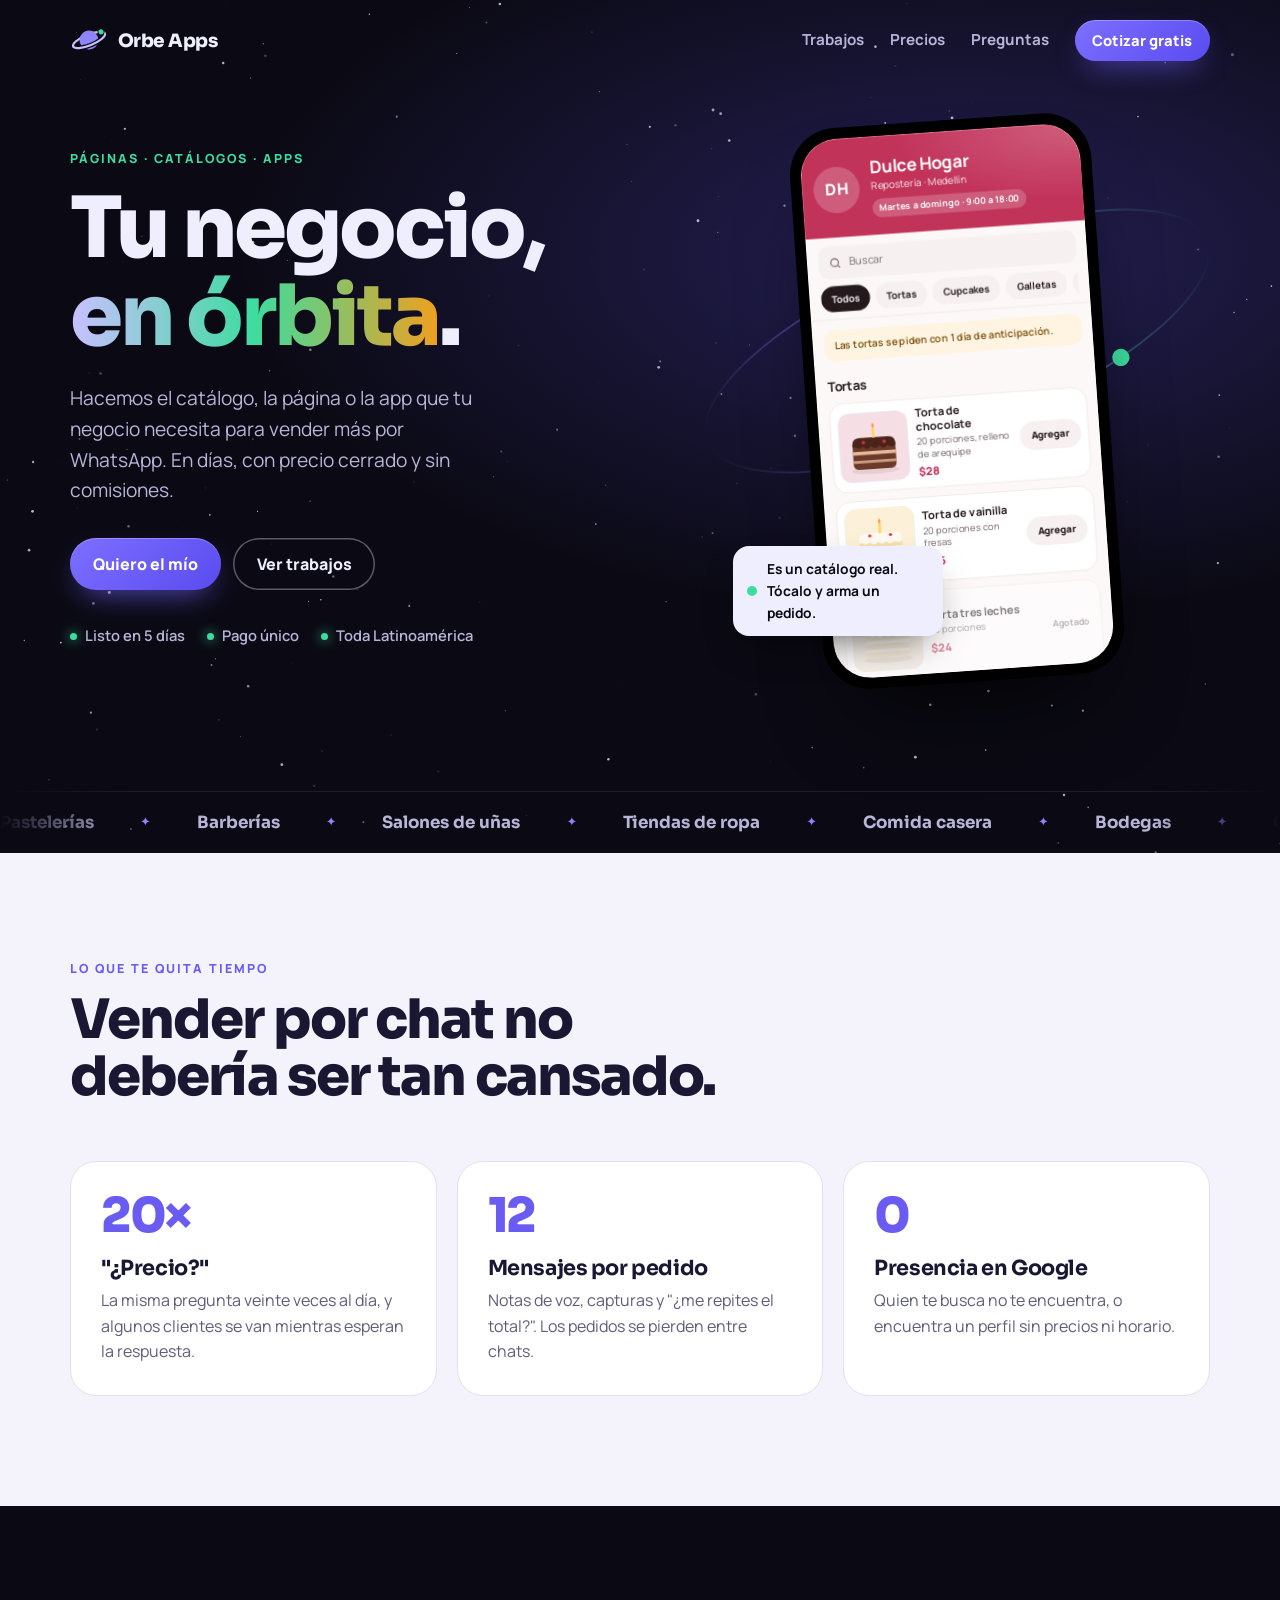
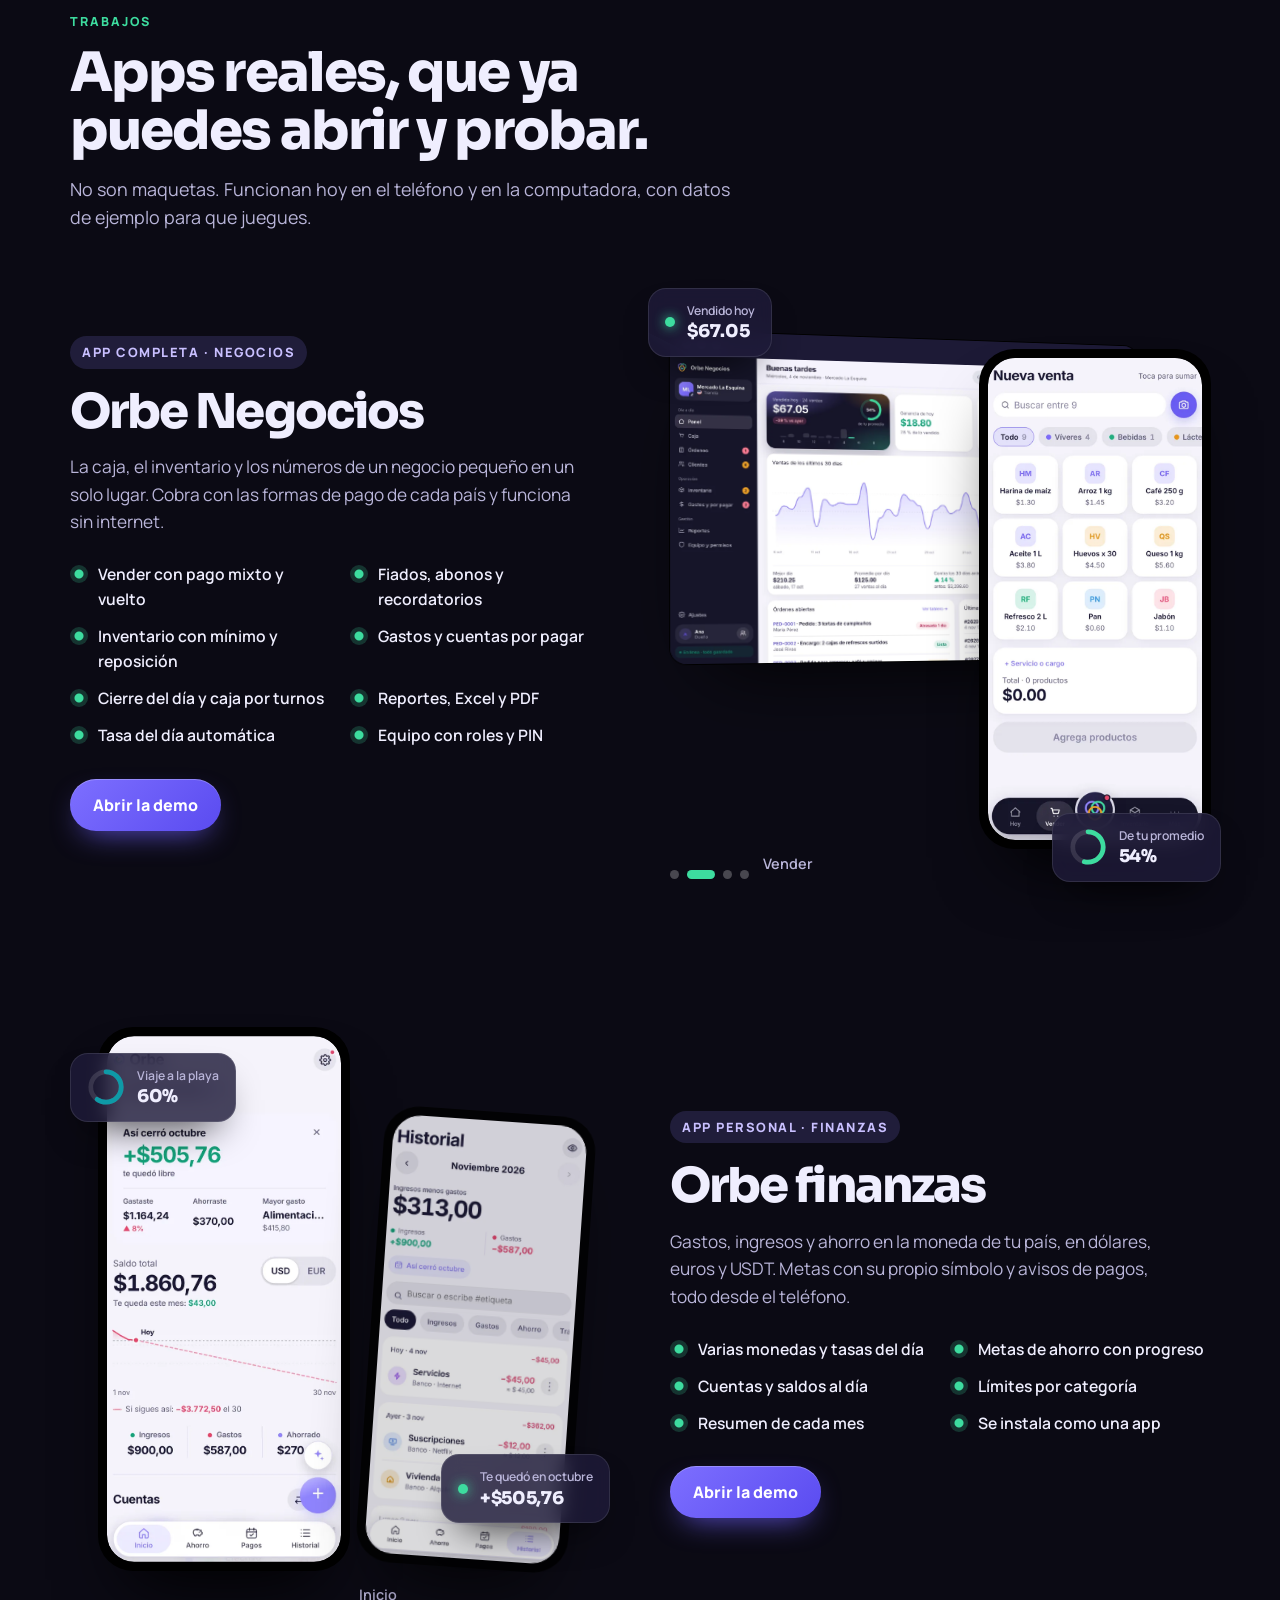
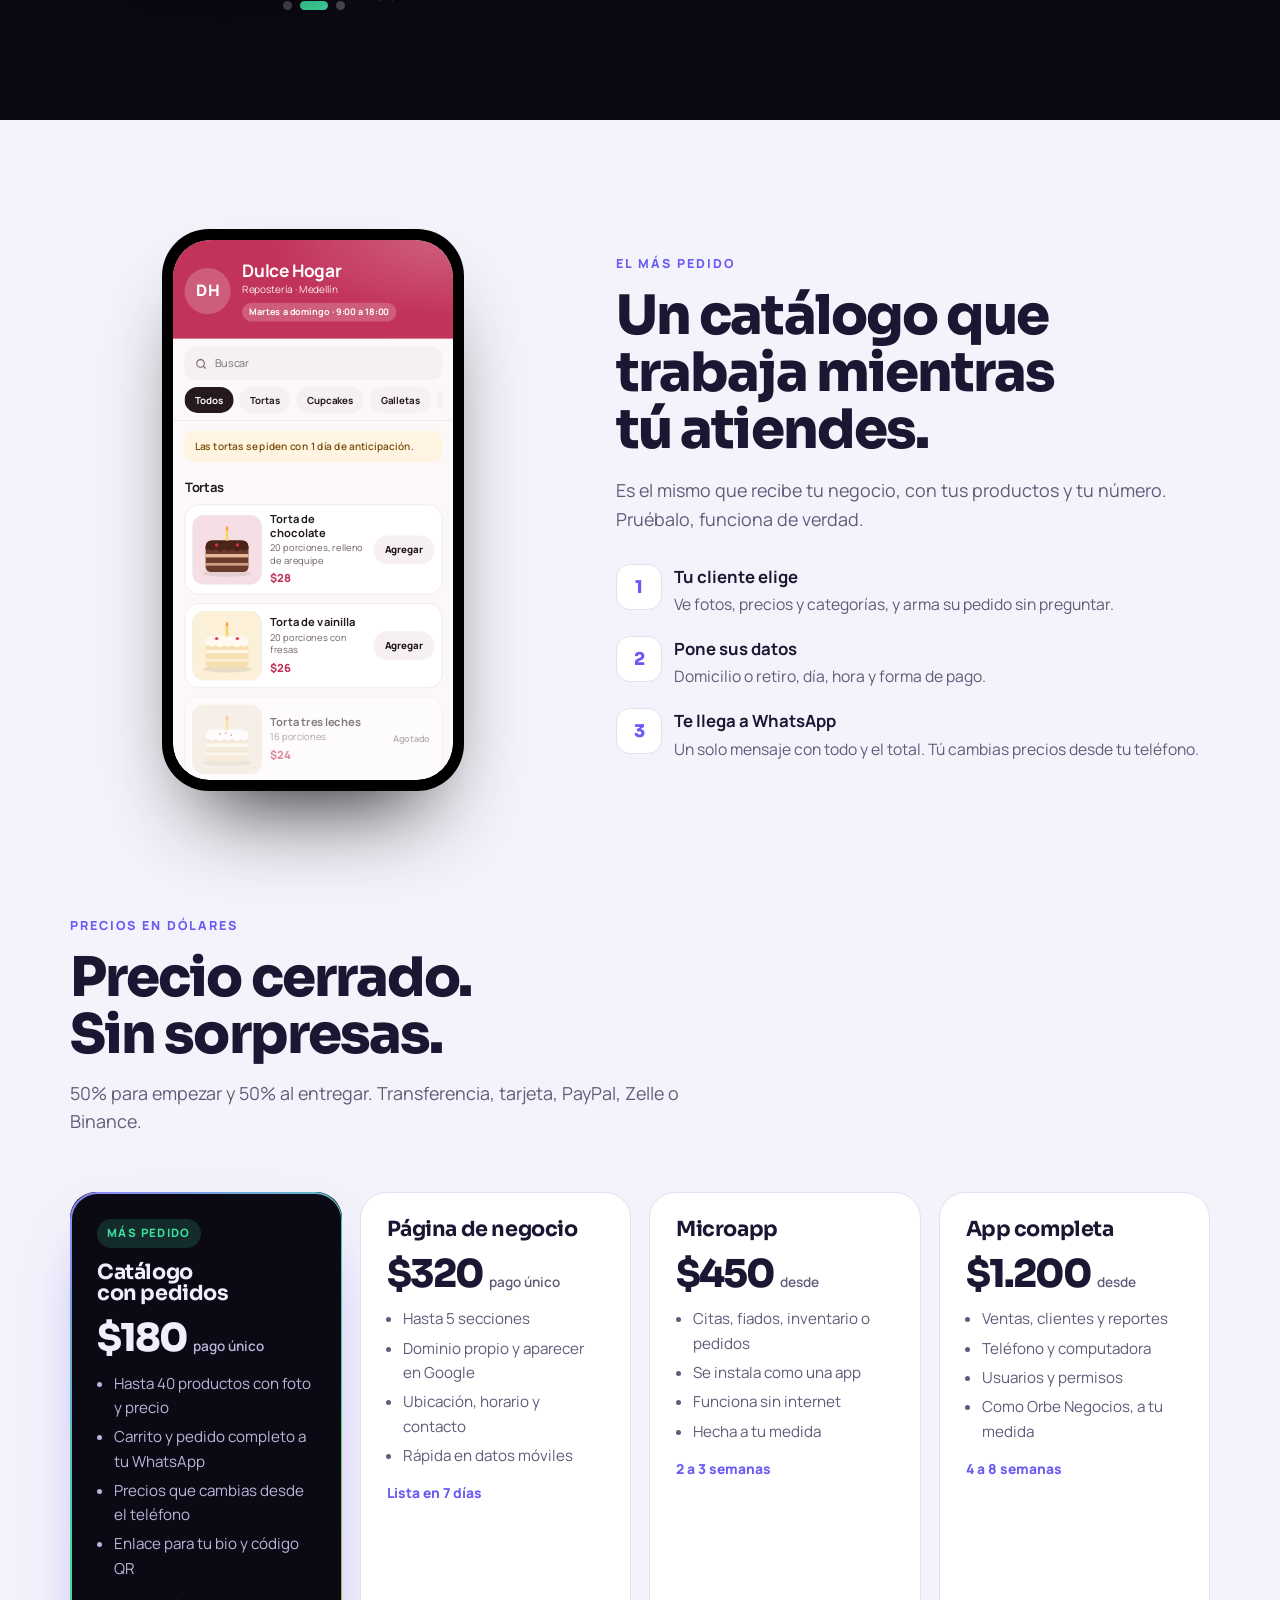
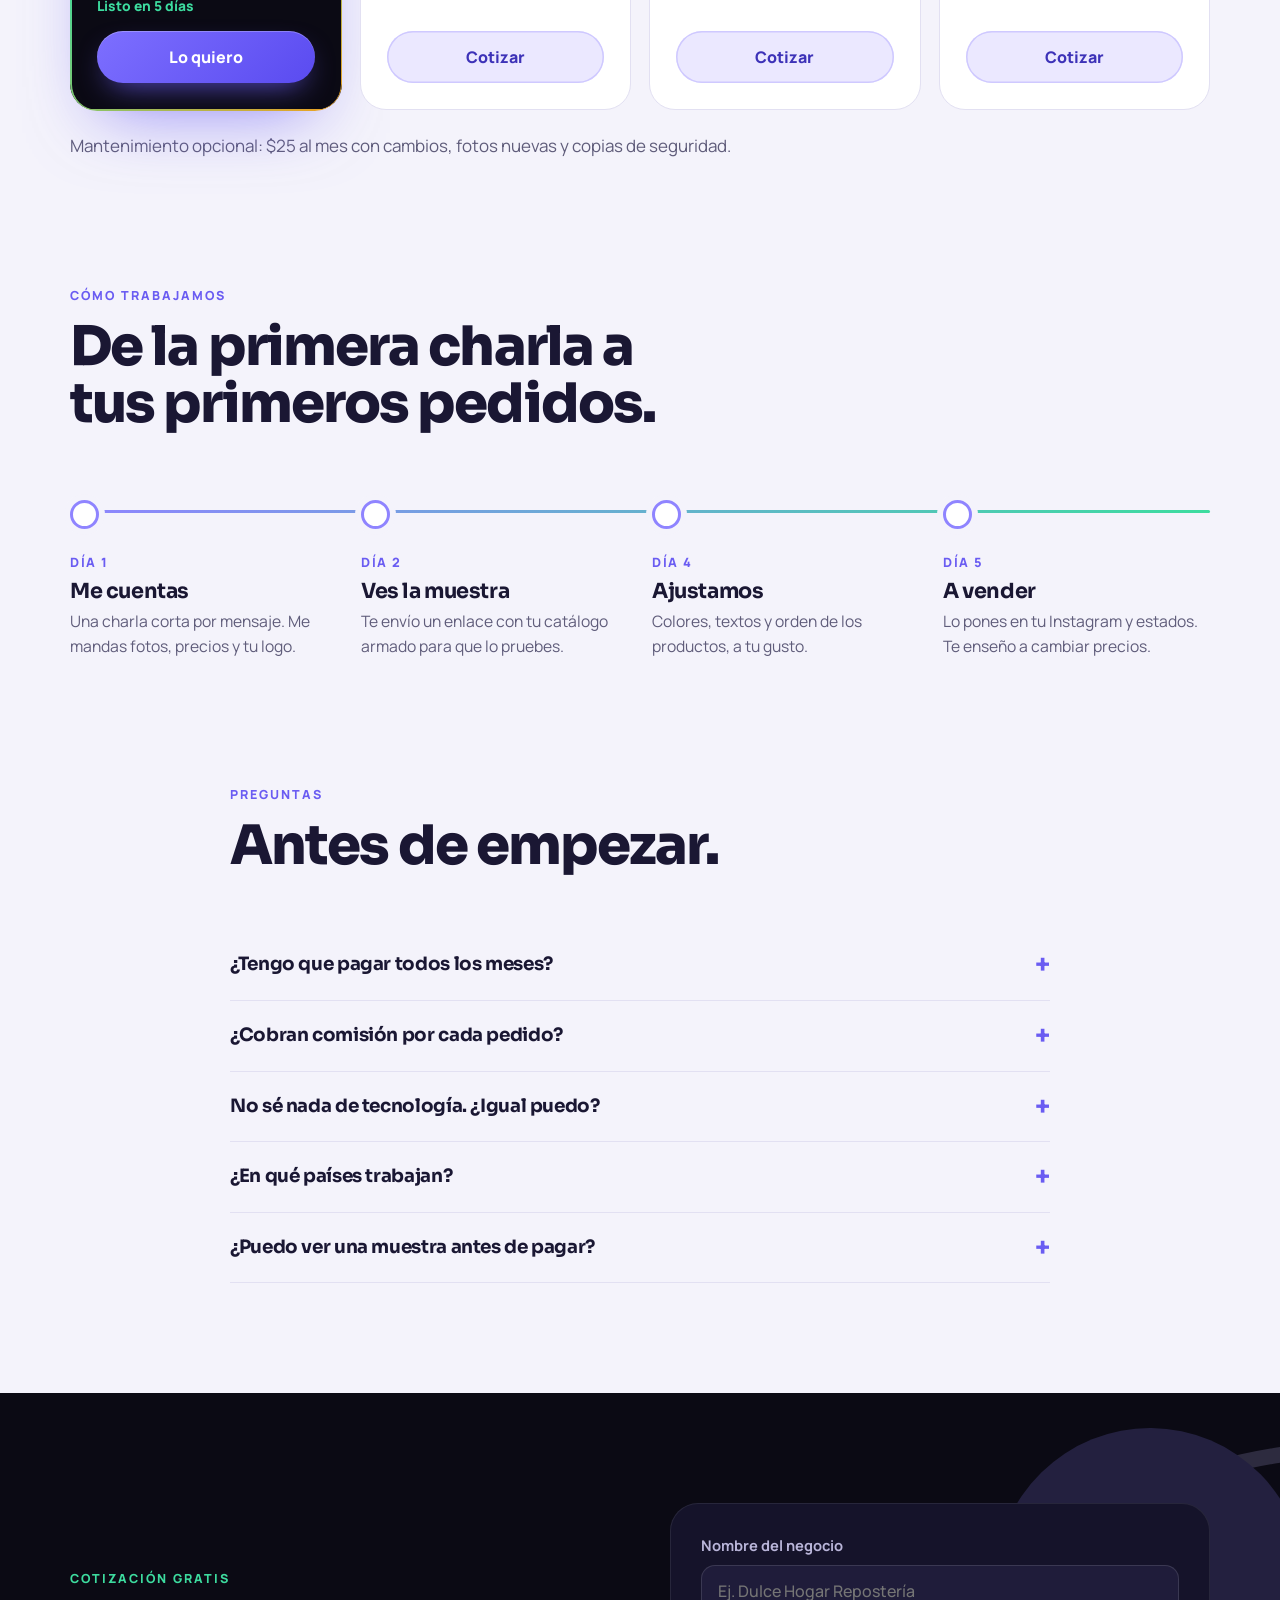
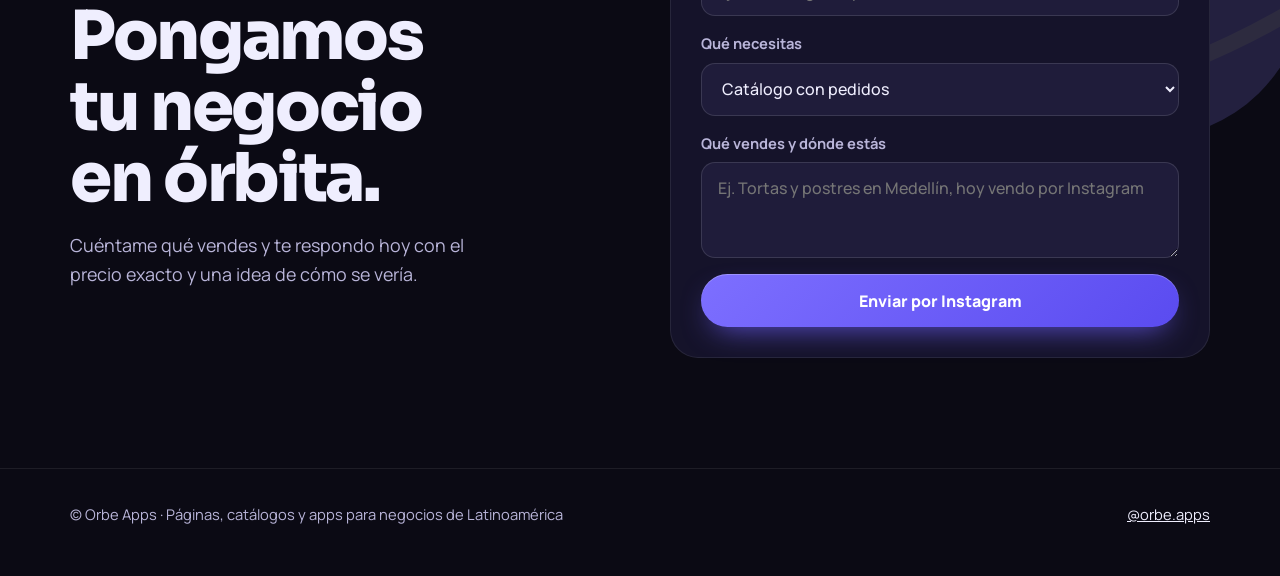
==== commit 9bba0872: "Teléfono con el mismo dinamismo que en computadora y marcos de teléfono sin bordes claros - Vuelven " ====
--- a/servicios/index.html
+++ b/servicios/index.html
@@ -72,9 +72,9 @@
 .sellos span::before { content: ""; width: 7px; height: 7px; border-radius: 50%; background: var(--verde); box-shadow: 0 0 12px var(--verde); }
 .escena { position: relative; justify-self: center; width: min(400px, 100%); aspect-ratio: 400/560; }
 .escena .orbita { position: absolute; inset: -12% -22%; pointer-events: none; }
-.tel-vivo { position: absolute; left: 50%; top: 50%; width: 300px; height: 560px; transform: translate(-50%, -50%) rotate(-4deg); border-radius: 46px; background: #000; padding: 10px; box-shadow: 0 50px 90px -40px rgba(0,0,0,.9), 0 0 0 1.5px rgba(255,255,255,.12) inset; animation: flota 7s ease-in-out infinite; }
-.tel-vivo iframe { width: 390px; height: 844px; border: 0; border-radius: 37px; transform: scale(.7179); transform-origin: 0 0; background: #fff; }
-.tel-vivo .ventana { width: 280px; height: 540px; overflow: hidden; border-radius: 37px; }
+.tel-vivo { position: absolute; left: 50%; top: 50%; width: 300px; height: 560px; transform: translate(-50%, -50%) rotate(-4deg); border-radius: 46px; background: #000; padding: 10px; box-shadow: 0 50px 90px -40px rgba(0,0,0,.9), 0 0 0 1px #000; animation: flota 7s ease-in-out infinite; }
+.tel-vivo iframe { width: 390px; height: 844px; border: 0; border-radius: 37px; transform: scale(.7205); transform-origin: 0 0; background: #fff; }
+.tel-vivo .ventana { width: 280px; height: 540px; overflow: hidden; border-radius: 37px; background: #000; clip-path: inset(0 round 37px); isolation: isolate; }
 .etiqueta-viva { position: absolute; z-index: 3; left: -6%; bottom: 8%; background: var(--luz); color: var(--noche); border-radius: 16px; padding: 12px 14px; font-size: .86rem; font-weight: 700; box-shadow: 0 18px 40px -18px rgba(0,0,0,.7); display: flex; gap: 10px; align-items: center; max-width: 210px; animation: flota 7s ease-in-out -3.5s infinite; }
 .etiqueta-viva i { width: 10px; height: 10px; border-radius: 50%; background: var(--verde); flex-shrink: 0; animation: late 1.6s ease-in-out infinite; }
 @keyframes flota { 0%, 100% { translate: 0 0; } 50% { translate: 0 -14px; } }
@@ -115,12 +115,12 @@
 .funciones li::before { content: ""; width: 18px; height: 18px; flex-shrink: 0; margin-top: 3px; border-radius: 50%; background: radial-gradient(circle at 50% 50%, var(--verde) 0 4px, rgba(61,220,159,.2) 5px); }
 .texto .acc { display: flex; gap: 12px; flex-wrap: wrap; }
 .vitrina { position: relative; height: 560px; perspective: 1400px; }
-.pc { position: absolute; left: 0; top: 40px; width: 92%; border-radius: 16px; overflow: hidden; background: #16142a; box-shadow: 0 40px 80px -40px #000, 0 0 0 1px rgba(255,255,255,.08); transform: rotateY(12deg) rotateX(4deg); transform-origin: left center; transition: transform .8s var(--suave); }
+.pc { position: absolute; left: 0; top: 40px; width: 92%; border-radius: 16px; overflow: hidden; background: #16142a; box-shadow: 0 40px 80px -40px #000, 0 0 0 1px #000; transform: rotateY(12deg) rotateX(4deg); transform-origin: left center; transition: transform .8s var(--suave); }
 .pc .barra { height: 26px; display: flex; gap: 6px; align-items: center; padding-left: 12px; background: #1d1a36; }
 .pc .barra i { width: 9px; height: 9px; border-radius: 50%; background: #3a3660; }
 .vitrina:hover .pc { transform: rotateY(4deg) rotateX(2deg); }
-.movil { position: absolute; width: 230px; aspect-ratio: 300/650; border-radius: 34px; background: #000; padding: 8px; box-shadow: 0 40px 70px -30px #000, 0 0 0 1px rgba(255,255,255,.1) inset; overflow: hidden; }
-.movil .pantallas { position: relative; width: 100%; height: 100%; border-radius: 27px; overflow: hidden; background: #f4f3fb; }
+.movil { position: absolute; width: 230px; aspect-ratio: 300/650; border-radius: 34px; background: #000; padding: 8px; box-shadow: 0 40px 70px -30px #000, 0 0 0 1px #000; overflow: hidden; }
+.movil .pantallas { position: relative; width: 100%; height: 100%; border-radius: 27px; overflow: hidden; background: #000; clip-path: inset(0 round 27px); isolation: isolate; }
 .movil img { position: absolute; inset: 0; width: 100%; height: 100%; object-fit: cover; object-position: top; opacity: 0; transition: opacity 1s ease; }
 .movil img.vis { opacity: 1; }
 .vitrina .movil { right: 0; bottom: 0; animation: flota 8s ease-in-out infinite; }
@@ -237,9 +237,9 @@
   .escena { width: 100%; aspect-ratio: auto; height: 520px; margin-top: 28px; }
   .escena .orbita { inset: 0 -30%; }
   .tel-vivo { width: 262px; height: 490px; padding: 9px; border-radius: 40px; transform: translate(-50%, -50%); }
-  .tel-vivo .ventana { width: 244px; height: 472px; border-radius: 32px; }
-  .tel-vivo iframe { transform: scale(.6256); }
-  .etiqueta-viva { left: 50%; bottom: 0; transform: translateX(-50%); max-width: none; white-space: nowrap; font-size: .8rem; padding: 10px 14px; animation: none; }
+  .tel-vivo .ventana { width: 244px; height: 472px; border-radius: 32px; clip-path: inset(0 round 32px); }
+  .tel-vivo iframe { transform: scale(.628); }
+  .etiqueta-viva { left: 50%; bottom: 0; transform: translateX(-50%); max-width: none; white-space: nowrap; font-size: .8rem; padding: 10px 14px; }
   .cinta { padding-block: 14px; }
   .cinta .pista { font-size: .92rem; gap: 30px; }
   .cinta .pista span { gap: 30px; }
@@ -258,20 +258,25 @@
   .funciones li { font-size: .86rem; gap: 8px; }
   .funciones li::before { width: 14px; height: 14px; margin-top: 3px; }
   .texto .acc .btn { width: 100%; justify-content: center; }
-  .vitrina { height: 470px; display: flex; justify-content: center; align-items: center; perspective: none; }
-  .vitrina .pc { display: none; }
-  .vitrina .movil, .vitrina.solo .movil { position: relative; right: auto; bottom: auto; width: 210px; }
-  .vitrina.solo .movil:last-child { display: none; }
-  .vitrina.solo { height: 470px; }
+  .vitrina { height: 420px; }
+  .vitrina .pc { width: 90%; top: 30px; border-radius: 12px; transform: rotateY(14deg) rotateX(4deg); }
+  .vitrina .pc .barra { height: 18px; }
+  .vitrina .movil { width: 158px; padding: 6px; border-radius: 26px; }
+  .vitrina .movil .pantallas { border-radius: 21px; clip-path: inset(0 round 21px); }
+  .vitrina.solo { height: 440px; gap: 0; }
+  .vitrina.solo .movil { width: 186px; }
+  .vitrina.solo .movil:last-child { display: block; width: 150px; margin-left: -46px; z-index: -1; transform: translateY(46px) rotate(7deg); opacity: .9; }
   .chip-flota { padding: 8px 12px; font-size: .78rem; gap: 9px; border-radius: 14px; }
   .chip-flota b { font-size: .95rem; }
   .chip-flota .anillo { width: 28px; height: 28px; }
-  .vitrina .chip-flota:first-child { left: 0 !important; top: 8% !important; }
-  .vitrina .chip-flota:nth-child(2) { right: 0 !important; bottom: 10% !important; left: auto !important; top: auto !important; }
+  .vitrina .chip-flota:first-child { left: 0 !important; top: 0 !important; }
+  .vitrina .chip-flota:nth-child(2) { right: 0 !important; bottom: -2% !important; left: auto !important; top: auto !important; }
+  .vitrina.solo .chip-flota:first-child { top: 4% !important; }
+  .vitrina.solo .chip-flota:nth-child(2) { bottom: 6% !important; }
   .puntos-wrap { justify-content: center; }
   /* Catálogo en vivo: sin segundo teléfono (ya está en la portada) */
-  .vivo { gap: 0; }
-  .vivo > .rev:first-child { display: none; }
+  .vivo { gap: 36px; }
+  .vivo .tel-vivo { width: 262px; height: 490px; transform: none; }
   .vivo-pasos { margin-top: 22px; gap: 14px; }
   .vivo-pasos li { grid-template-columns: 38px 1fr; }
   .vivo-pasos li::before { width: 38px; height: 38px; border-radius: 12px; font-size: 1rem; }
@@ -357,9 +362,9 @@
       <h2 class="rev" style="--d:.08s">Vender por chat no debería ser tan cansado.</h2>
     </div>
     <div class="dolores">
-      <div class="dolor rev"><div class="num">20×</div><h3>"¿Precio?"</h3><p>La misma pregunta veinte veces al día, y algunos clientes se van mientras esperan la respuesta.</p></div>
-      <div class="dolor rev" style="--d:.1s"><div class="num">12</div><h3>Mensajes por pedido</h3><p>Notas de voz, capturas y "¿me repites el total?". Los pedidos se pierden entre chats.</p></div>
-      <div class="dolor rev" style="--d:.2s"><div class="num">0</div><h3>Presencia en Google</h3><p>Quien te busca no te encuentra, o encuentra un perfil sin precios ni horario.</p></div>
+      <div class="dolor rev"><div class="num" data-desde="1" data-hasta="20" data-fin="×">20×</div><h3>"¿Precio?"</h3><p>La misma pregunta veinte veces al día, y algunos clientes se van mientras esperan la respuesta.</p></div>
+      <div class="dolor rev" style="--d:.1s"><div class="num" data-desde="1" data-hasta="12">12</div><h3>Mensajes por pedido</h3><p>Notas de voz, capturas y "¿me repites el total?". Los pedidos se pierden entre chats.</p></div>
+      <div class="dolor rev" style="--d:.2s"><div class="num" data-desde="10" data-hasta="0">0</div><h3>Presencia en Google</h3><p>Quien te busca no te encuentra, o encuentra un perfil sin precios ni horario.</p></div>
     </div>
   </div>
 </section>
@@ -576,6 +581,36 @@
   new IntersectionObserver(([e]) => { pasado = !e.isIntersecting; pinta(); }).observe(portada);
   new IntersectionObserver(([e]) => { enForm = e.isIntersecting; pinta(); }, { threshold: .1 }).observe(cot);
 })();
+
+// Números que cuentan al aparecer
+document.querySelectorAll('[data-hasta]').forEach(n => {
+  const desde = +n.dataset.desde, hasta = +n.dataset.hasta, fin = n.dataset.fin || '';
+  if (quieto) return;
+  n.textContent = desde + fin;
+  new IntersectionObserver(([e], o) => {
+    if (!e.isIntersecting) return; o.disconnect();
+    const t0 = performance.now(), dur = 1400;
+    const paso = t => { const k = Math.min(1, (t - t0) / dur), f = 1 - Math.pow(1 - k, 3); n.textContent = Math.round(desde + (hasta - desde) * f) + fin; if (k < 1) requestAnimationFrame(paso); };
+    requestAnimationFrame(paso);
+  }, { threshold: .6 }).observe(n);
+});
+
+// En el teléfono las vitrinas y la portada giran un poco al bajar
+if (!quieto && !matchMedia('(hover: hover)').matches) {
+  const piezas = [...document.querySelectorAll('.vitrina, .escena')];
+  let pendiente = false;
+  const mueve = () => {
+    pendiente = false;
+    for (const v of piezas) {
+      const r = v.getBoundingClientRect();
+      if (r.bottom < 0 || r.top > innerHeight) continue;
+      const k = Math.max(-1, Math.min(1, (r.top + r.height / 2 - innerHeight / 2) / innerHeight));
+      v.style.transform = `perspective(1000px) rotateX(${k * 9}deg) rotateY(${-k * 7}deg) translateY(${k * 18}px)`;
+    }
+  };
+  addEventListener('scroll', () => { if (!pendiente) { pendiente = true; requestAnimationFrame(mueve); } }, { passive: true });
+  mueve();
+}
 
 // Las vitrinas se inclinan siguiendo el puntero
 if (!quieto && matchMedia('(hover: hover)').matches) document.querySelectorAll('.vitrina').forEach(v => {
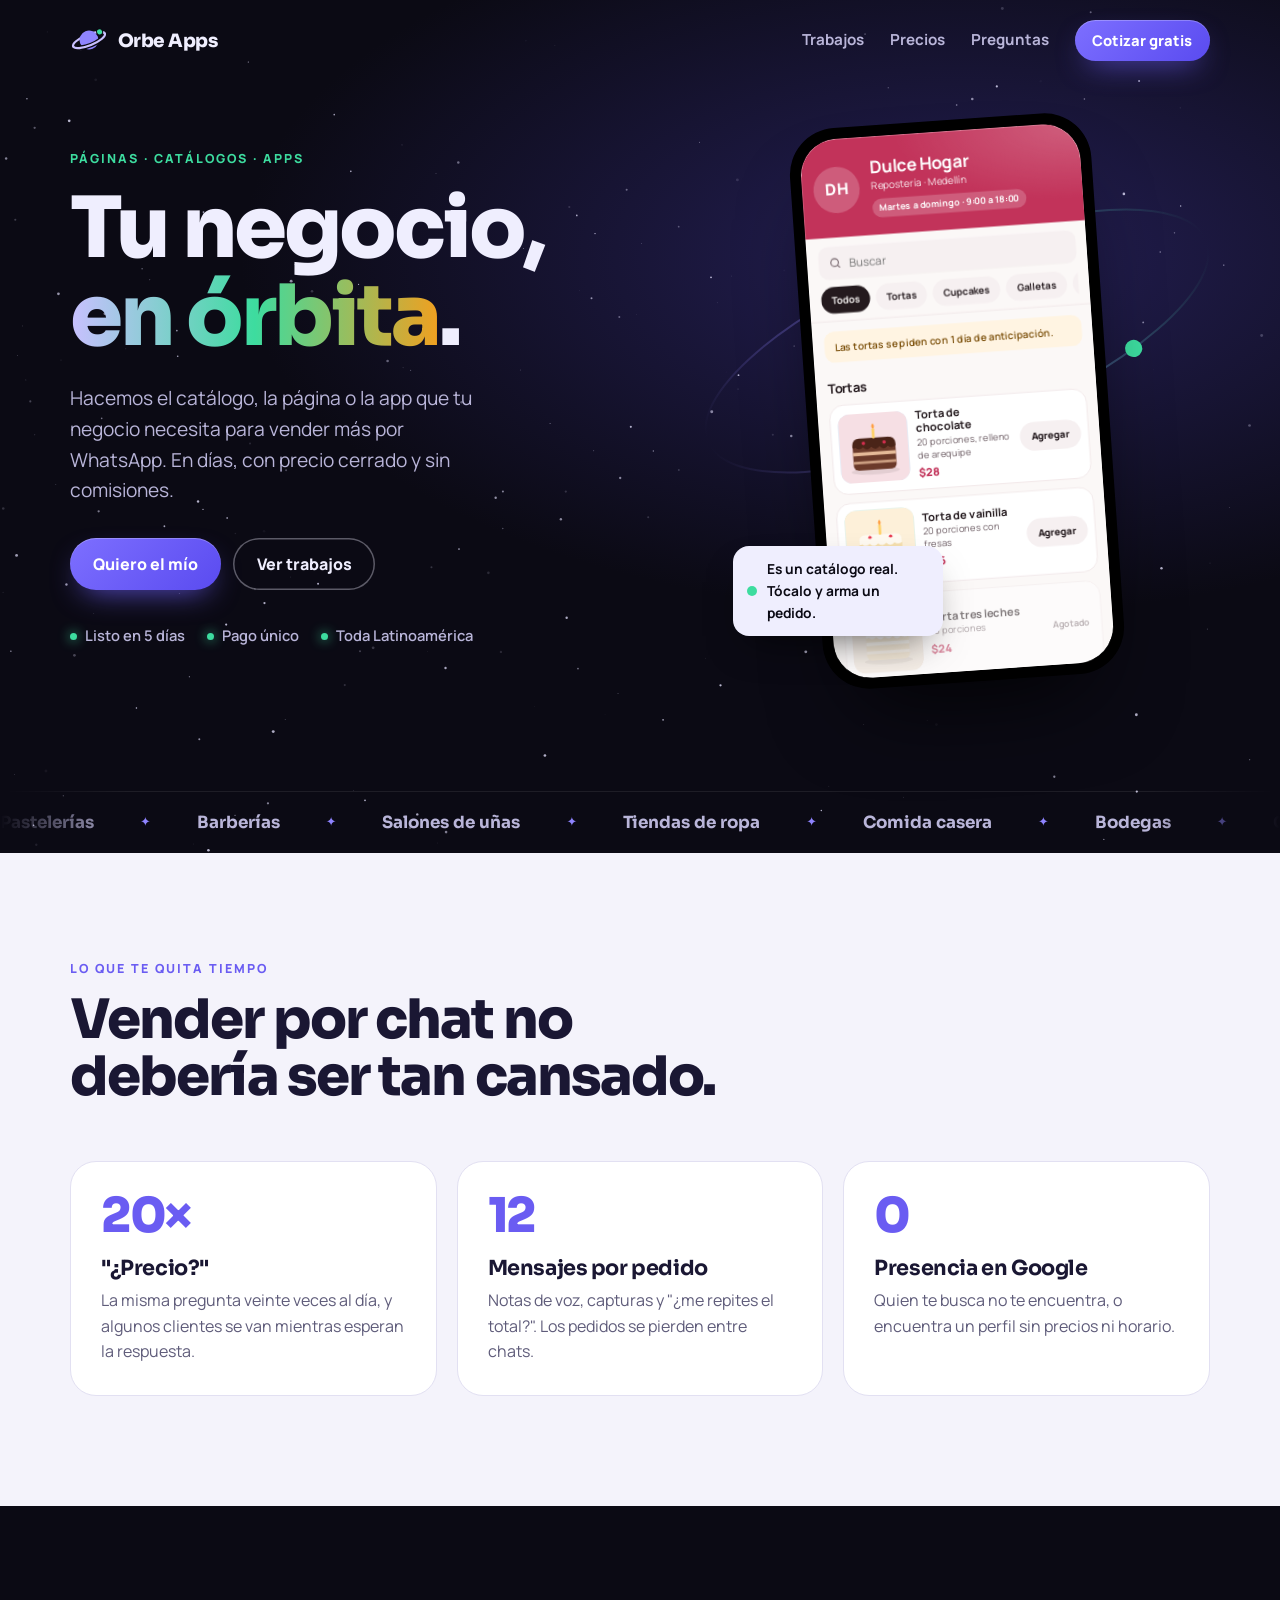
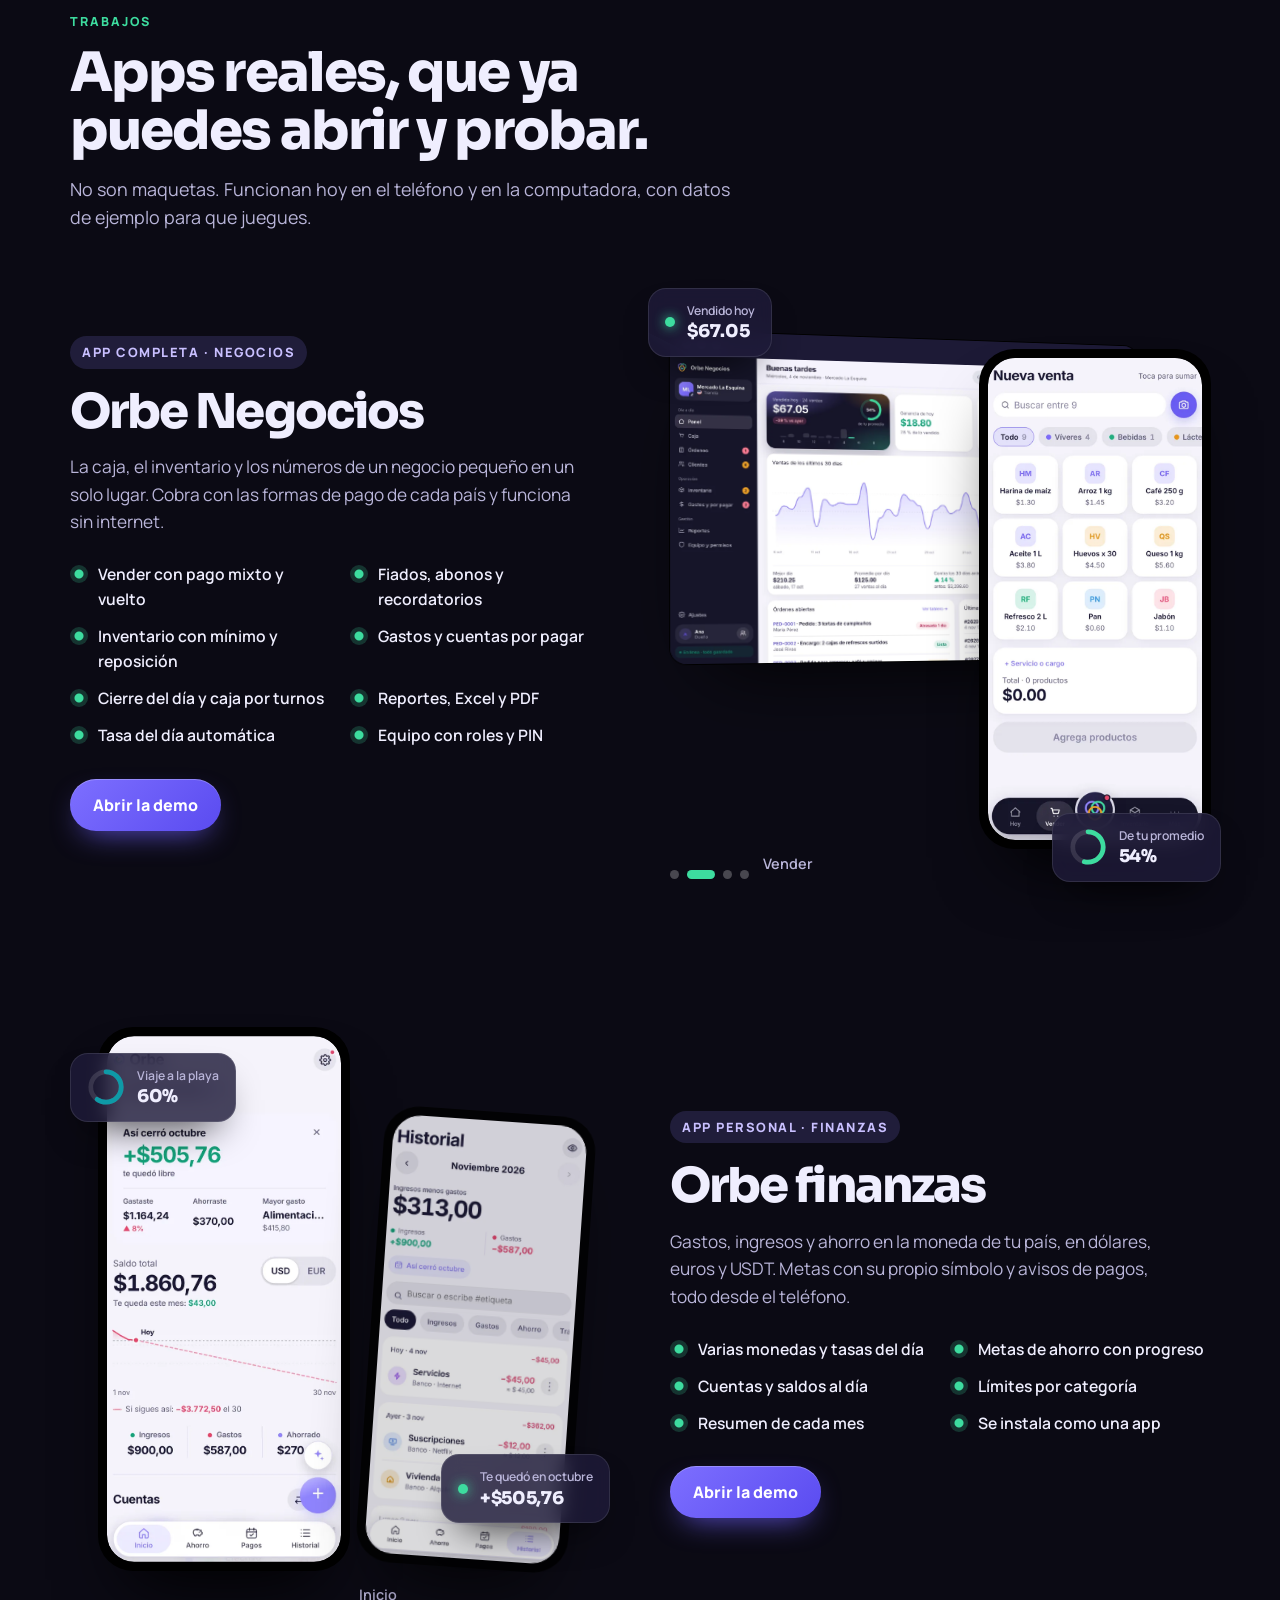
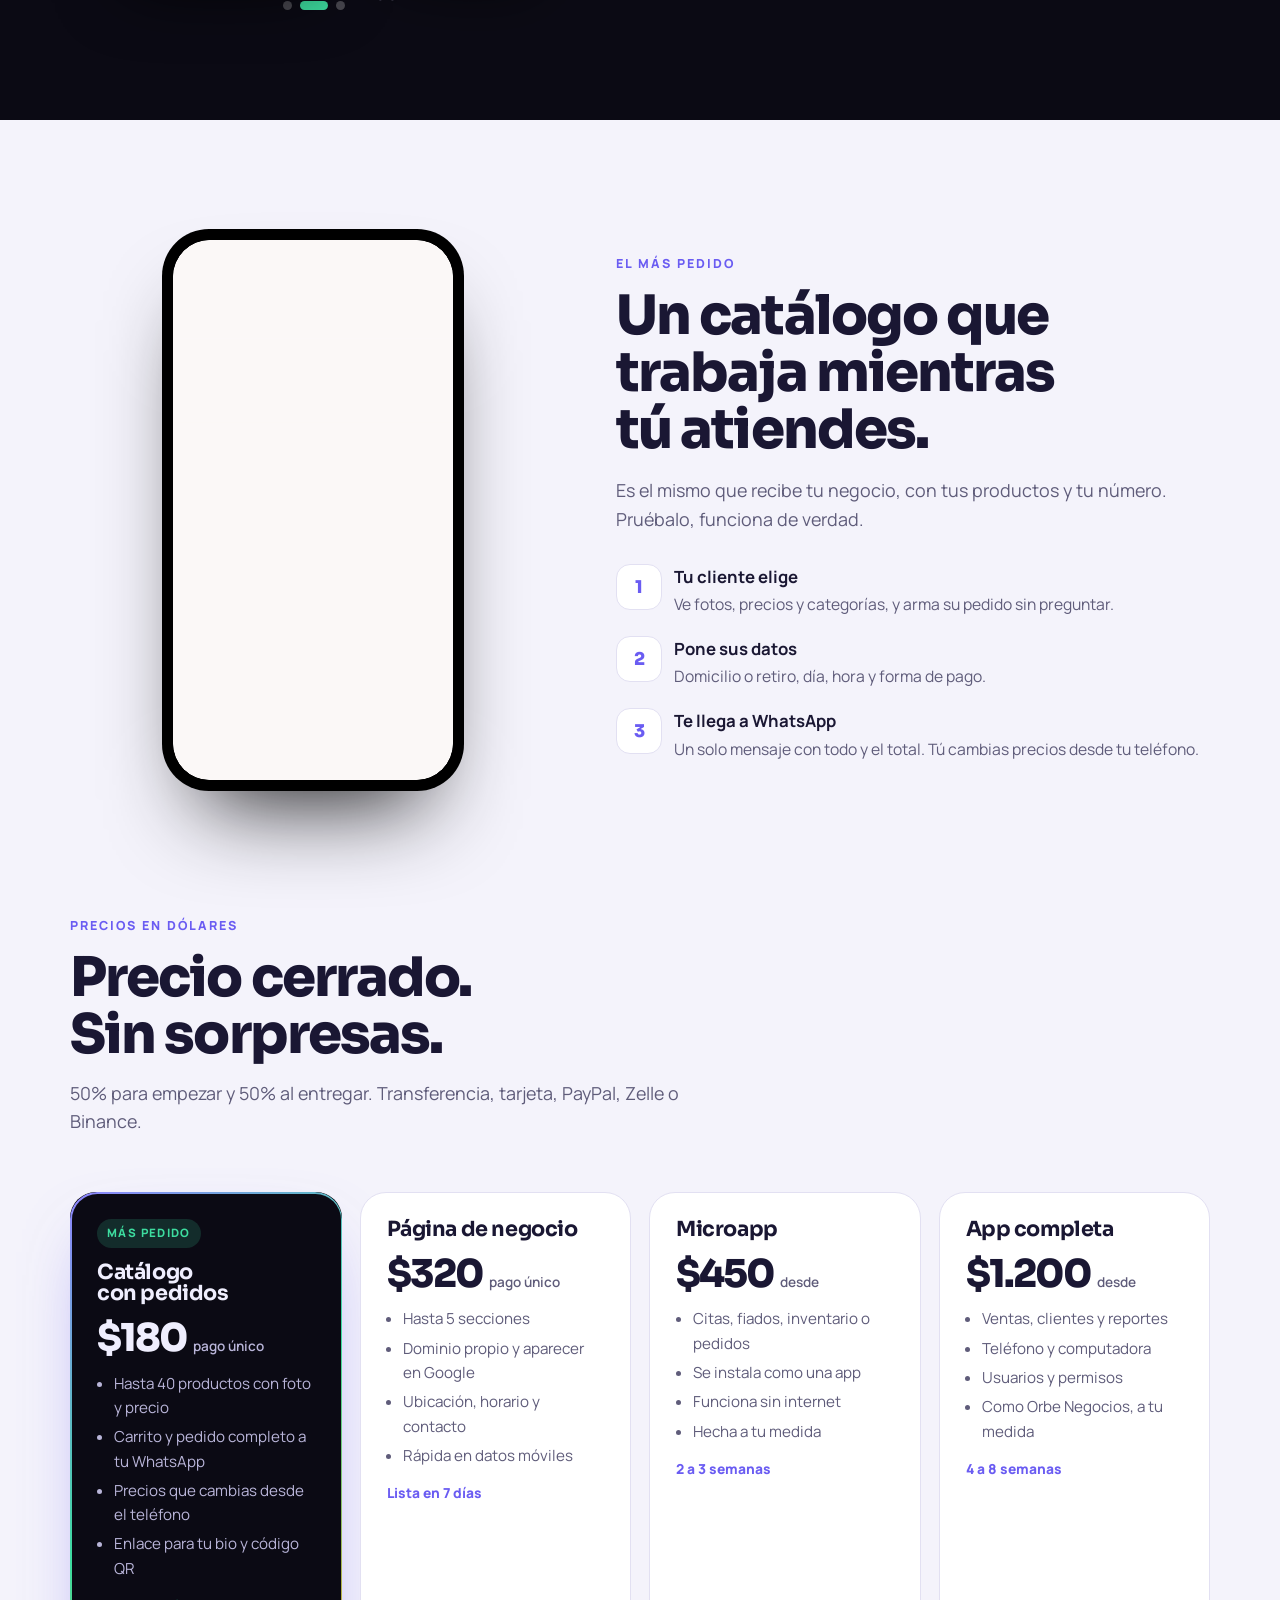
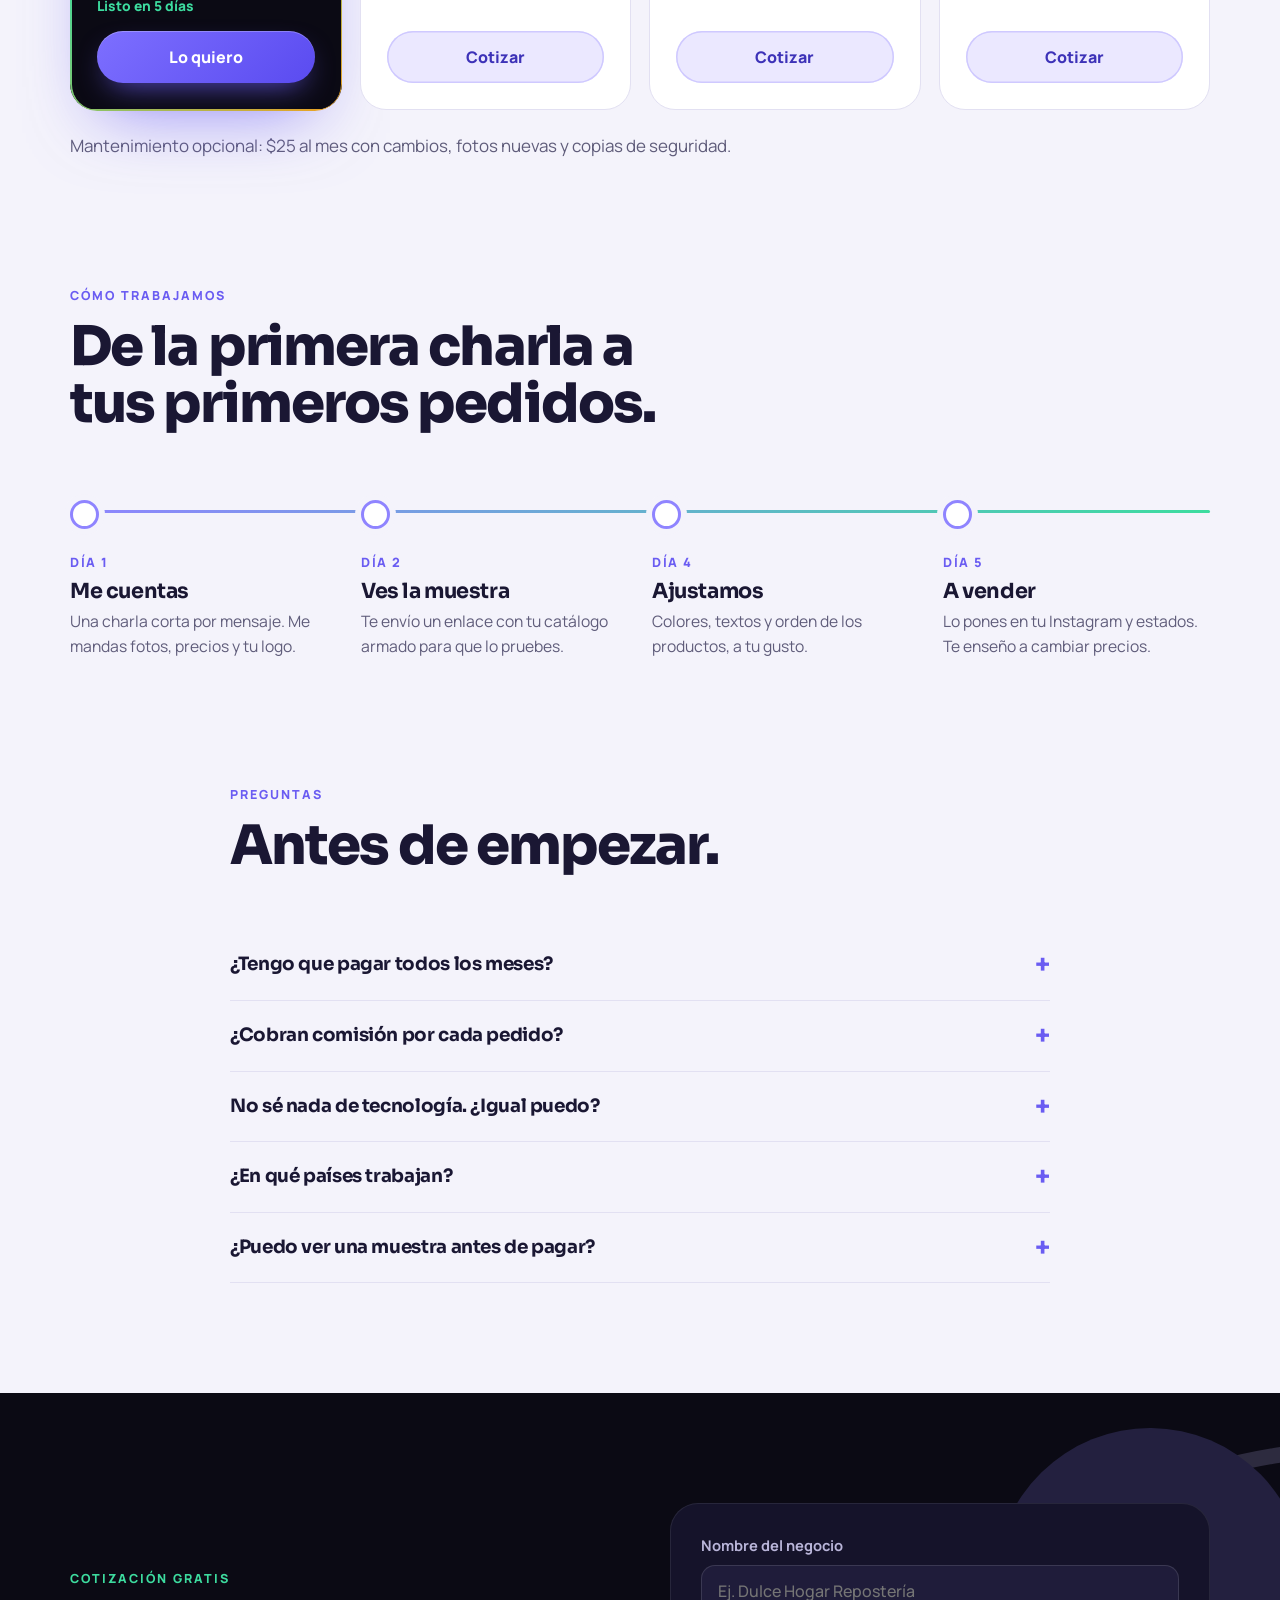
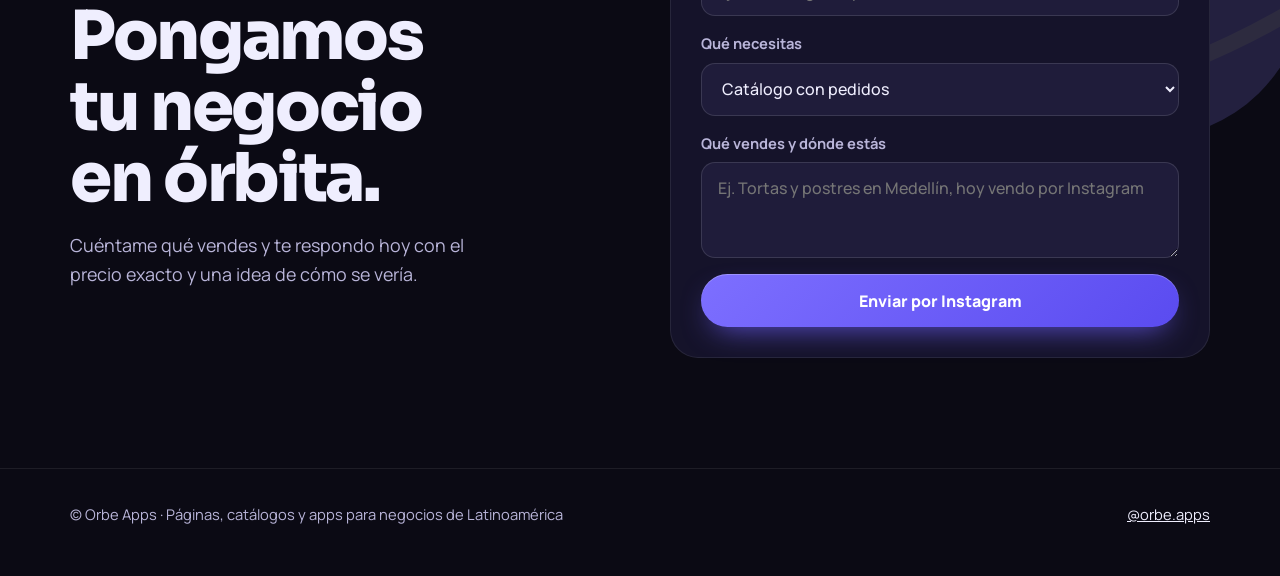
==== commit 12219296: "Sin zoom en el teléfono en la página y en los catálogos: ni doble toque, ni dos dedos, ni al tocar u" ====
--- a/servicios/index.html
+++ b/servicios/index.html
@@ -2,7 +2,7 @@
 <html lang="es">
 <head>
 <meta charset="utf-8">
-<meta name="viewport" content="width=device-width, initial-scale=1, viewport-fit=cover">
+<meta name="viewport" content="width=device-width, initial-scale=1, maximum-scale=1, user-scalable=no, viewport-fit=cover">
 <title>Orbe Apps · Páginas, catálogos y apps para tu negocio</title>
 <meta name="description" content="Páginas web, catálogos con pedidos por WhatsApp, microapps y apps para negocios de Latinoamérica. Entrega rápida, precio cerrado y todo a distancia.">
 <meta property="og:title" content="Orbe Apps · Páginas, catálogos y apps para tu negocio">
@@ -27,7 +27,7 @@
   --suave: cubic-bezier(.22,.8,.2,1);
 }
 * { box-sizing: border-box; }
-html { scroll-behavior: smooth; }
+html { scroll-behavior: smooth; touch-action: manipulation; -webkit-text-size-adjust: 100%; }
 body { margin: 0; background: var(--bg); color: var(--ink); font: 400 17px/1.6 var(--body); -webkit-font-smoothing: antialiased; overflow-x: hidden; }
 img { max-width: 100%; height: auto; display: block; }
 a { color: inherit; }
@@ -557,6 +557,10 @@
 const INSTAGRAM = "orbe.apps"; // usuario de Instagram sin @
 const CORREO = "";             // opcional, tu correo de trabajo
 const quieto = matchMedia('(prefers-reduced-motion: reduce)').matches;
+// Sin zoom con dos dedos ni doble toque (iPhone ignora user-scalable=no)
+['gesturestart', 'gesturechange'].forEach(t => document.addEventListener(t, e => e.preventDefault(), { passive: false }));
+document.addEventListener('touchmove', e => { if (e.touches.length > 1) e.preventDefault(); }, { passive: false });
+
 
 // Aparecer al bajar
 const obs = new IntersectionObserver(es => es.forEach(e => { if (e.isIntersecting) { e.target.classList.add('ok'); obs.unobserve(e.target); } }), { threshold: .15, rootMargin: '0px 0px -40px 0px' });
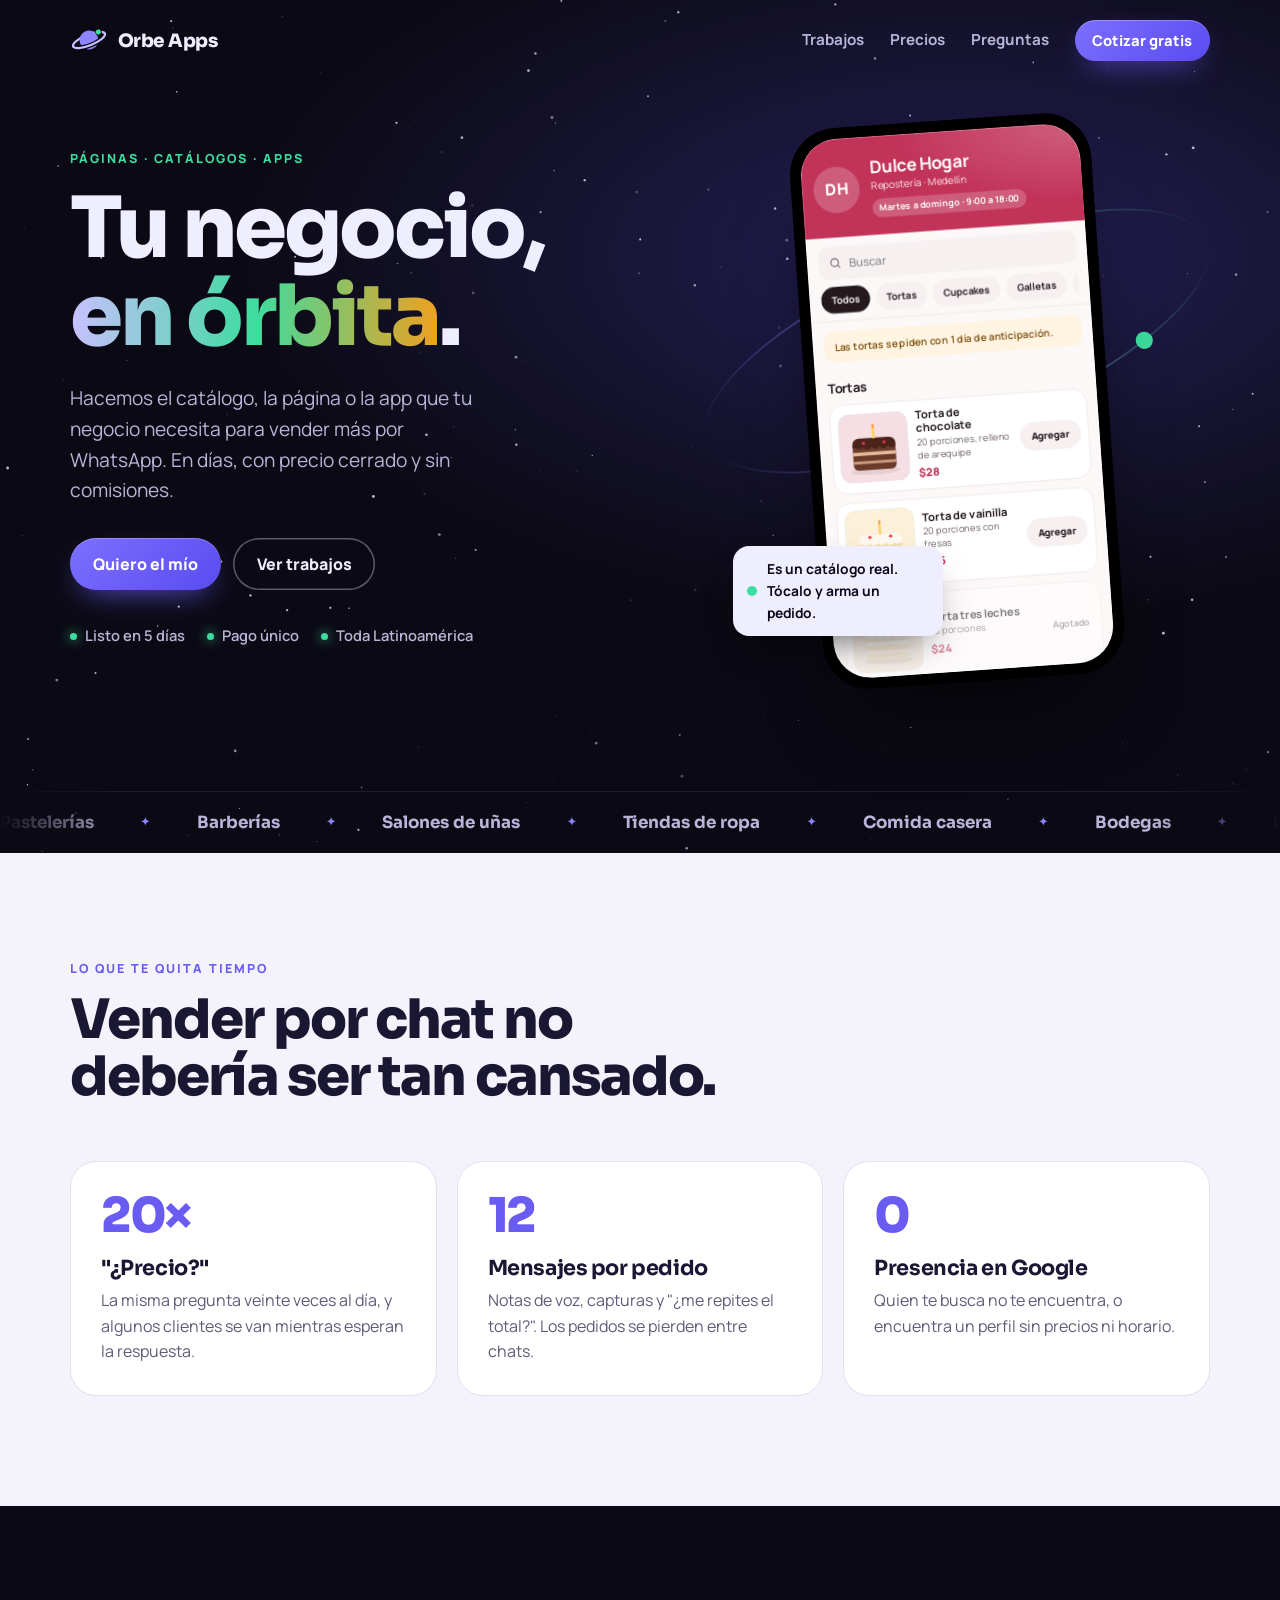
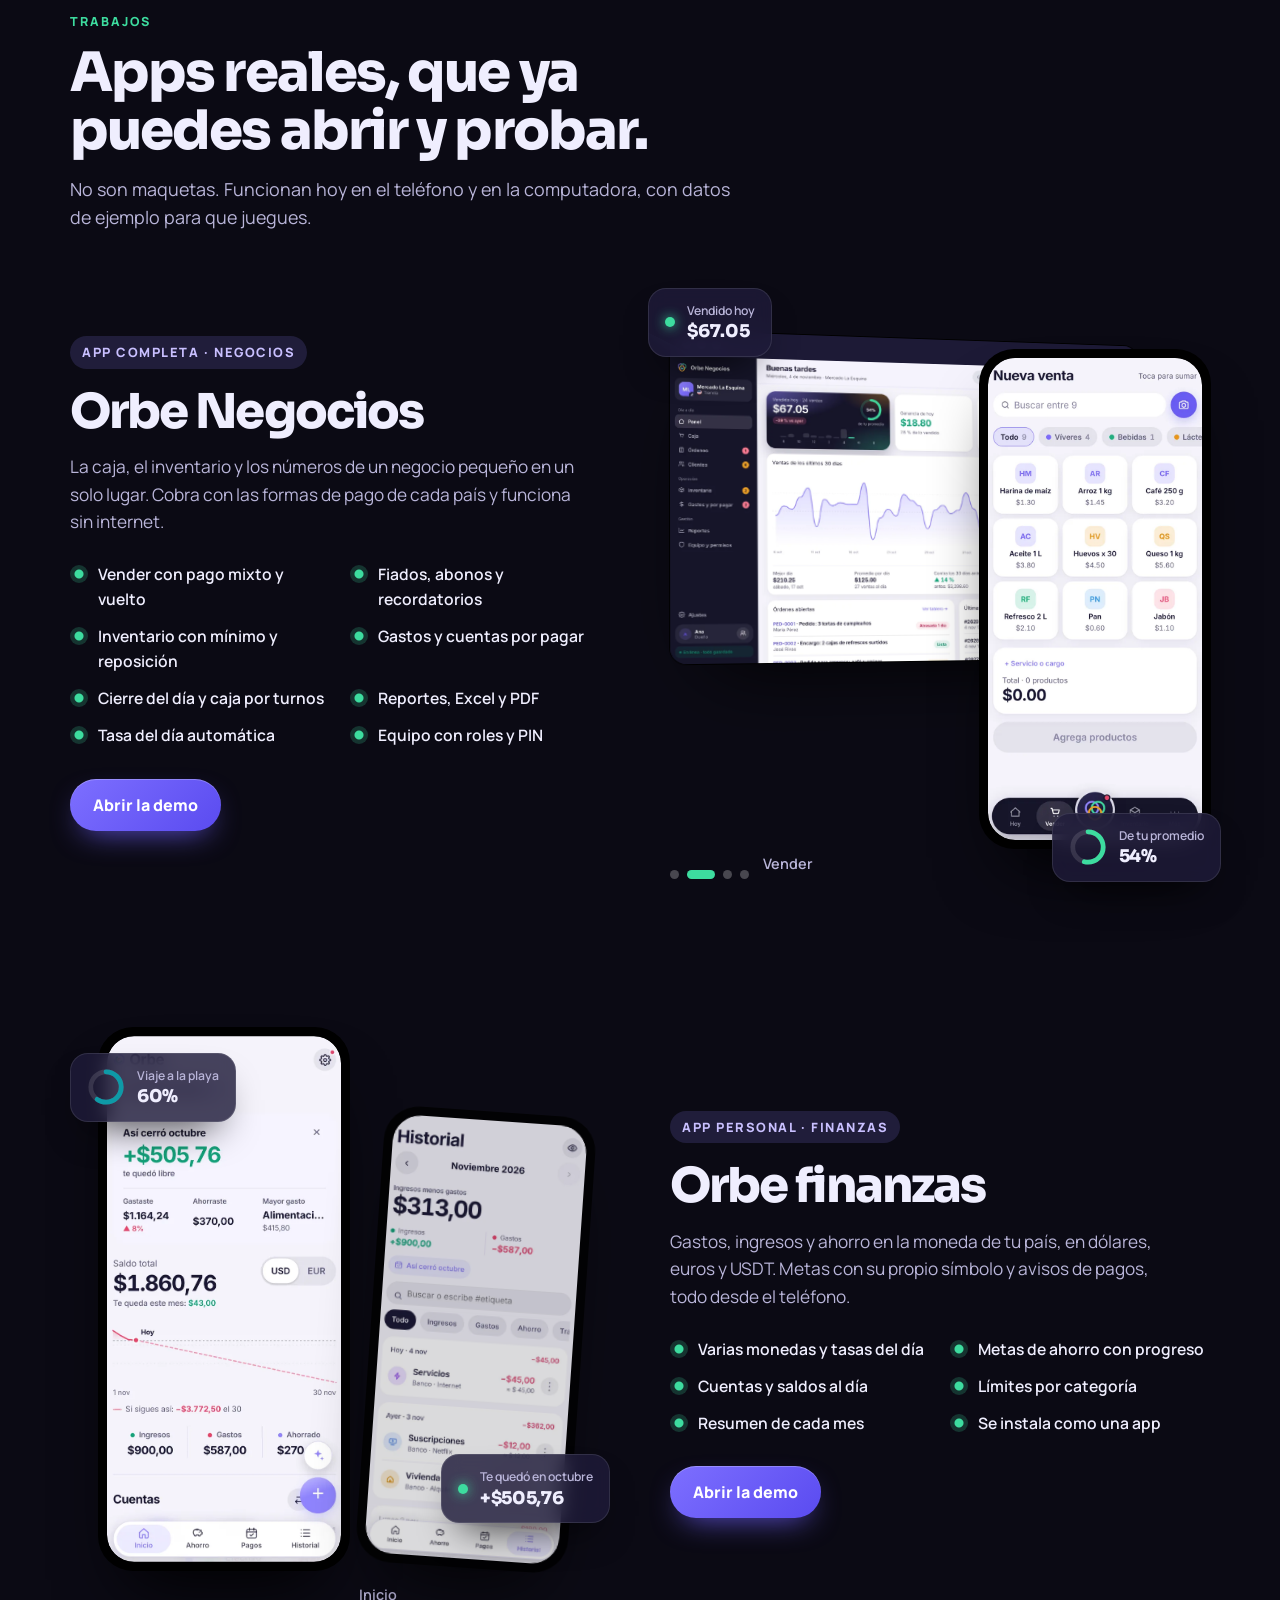
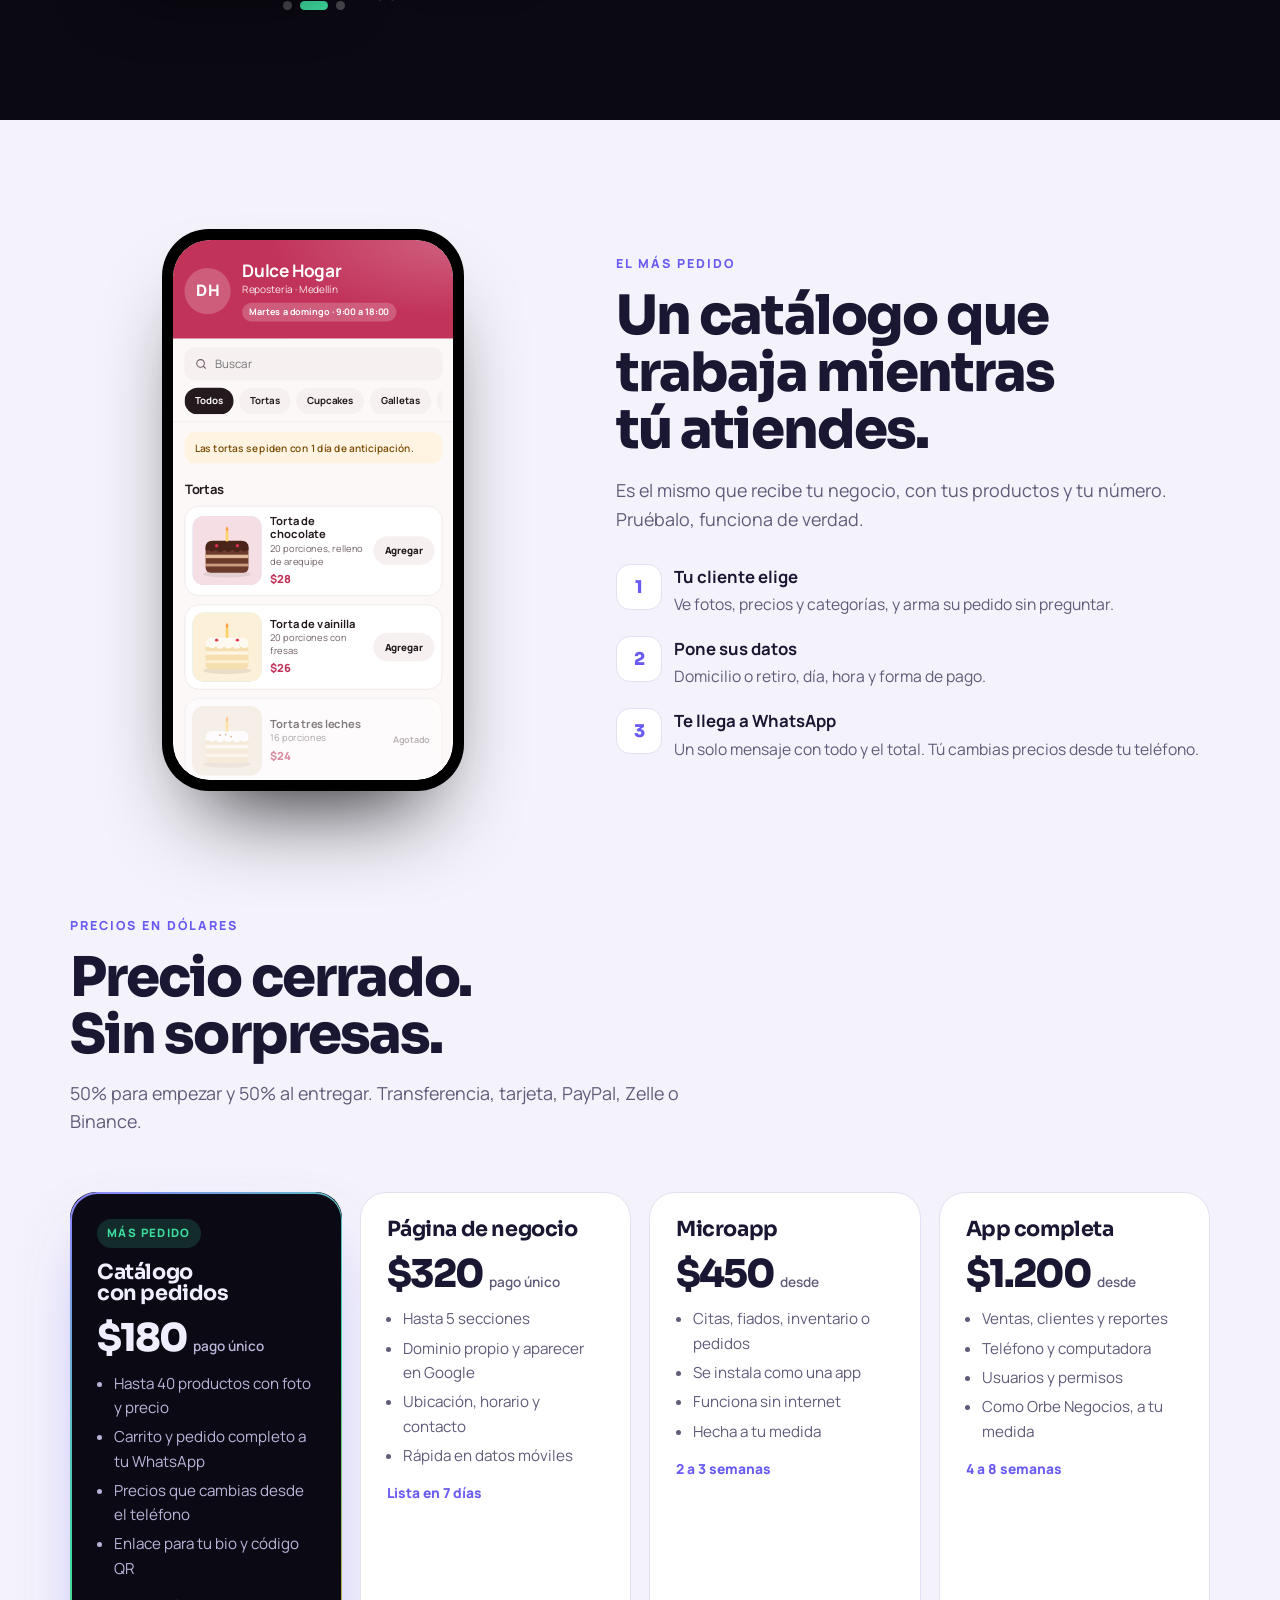
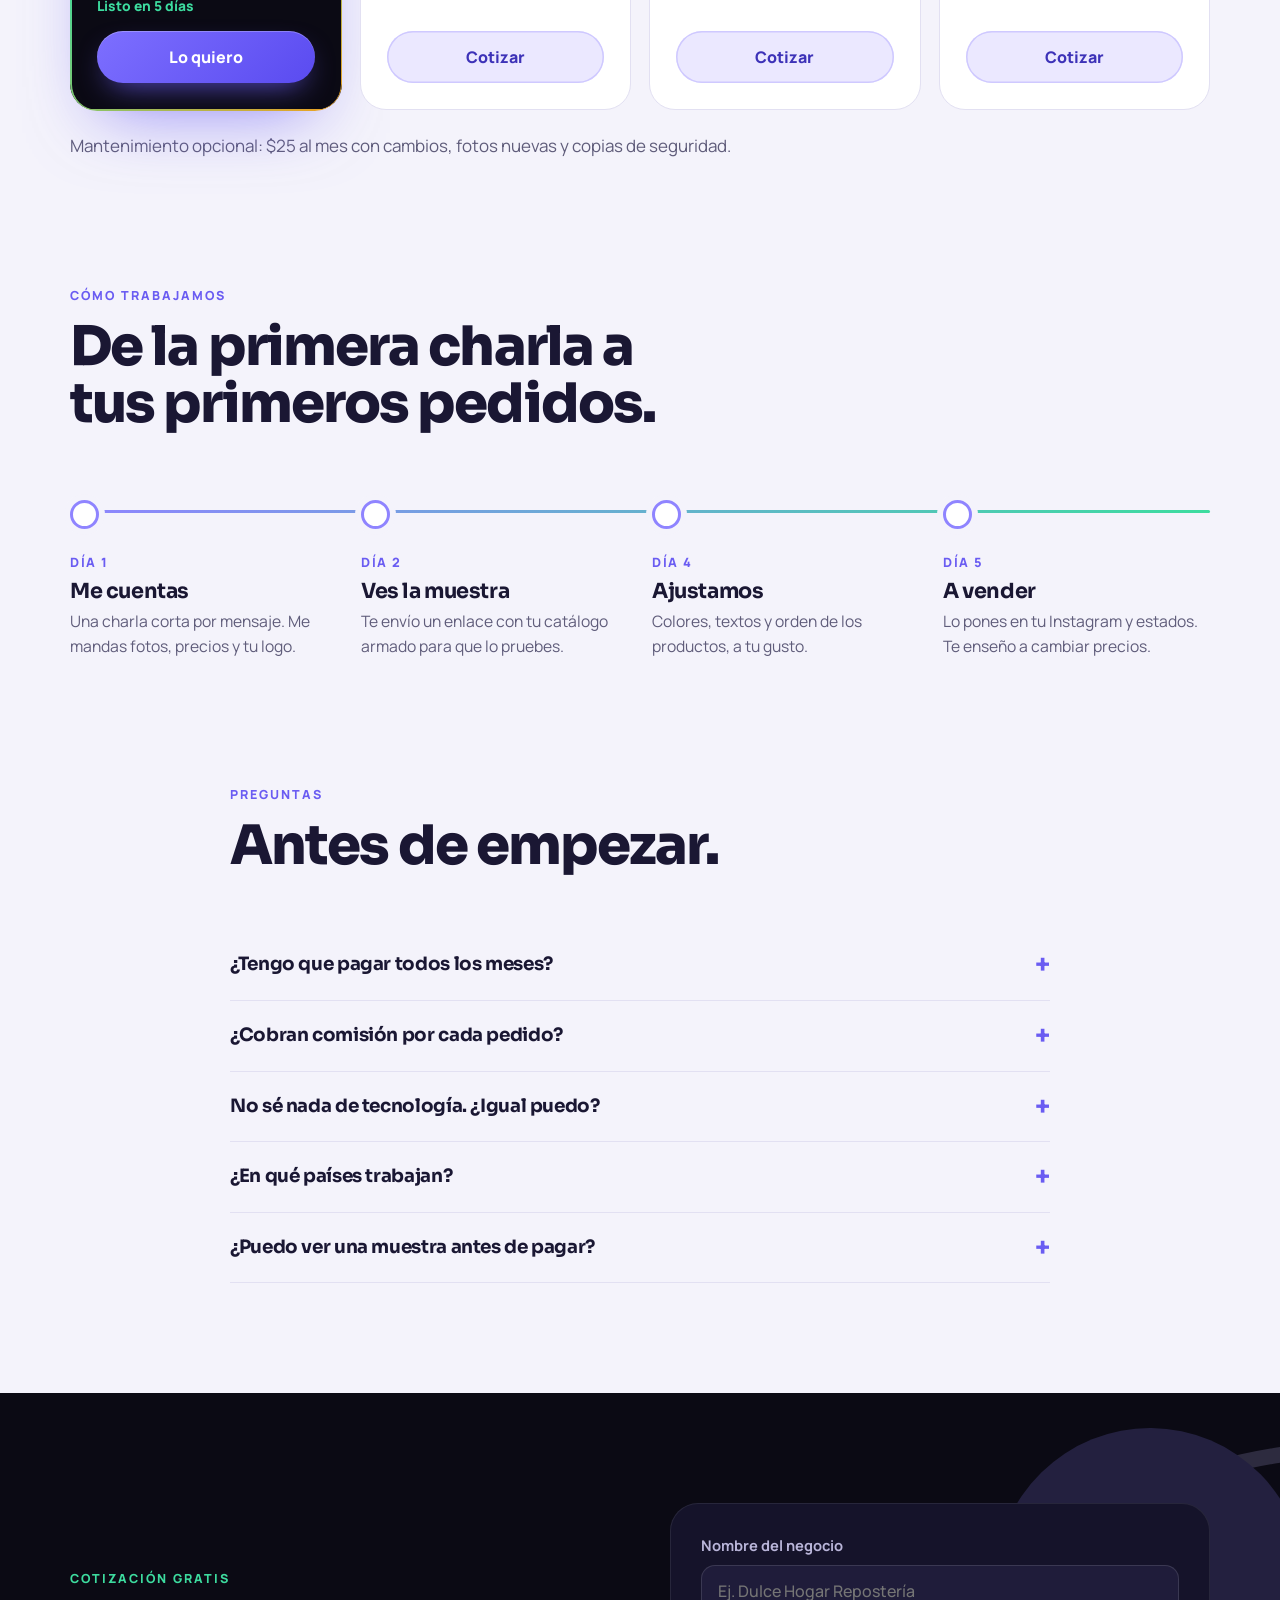
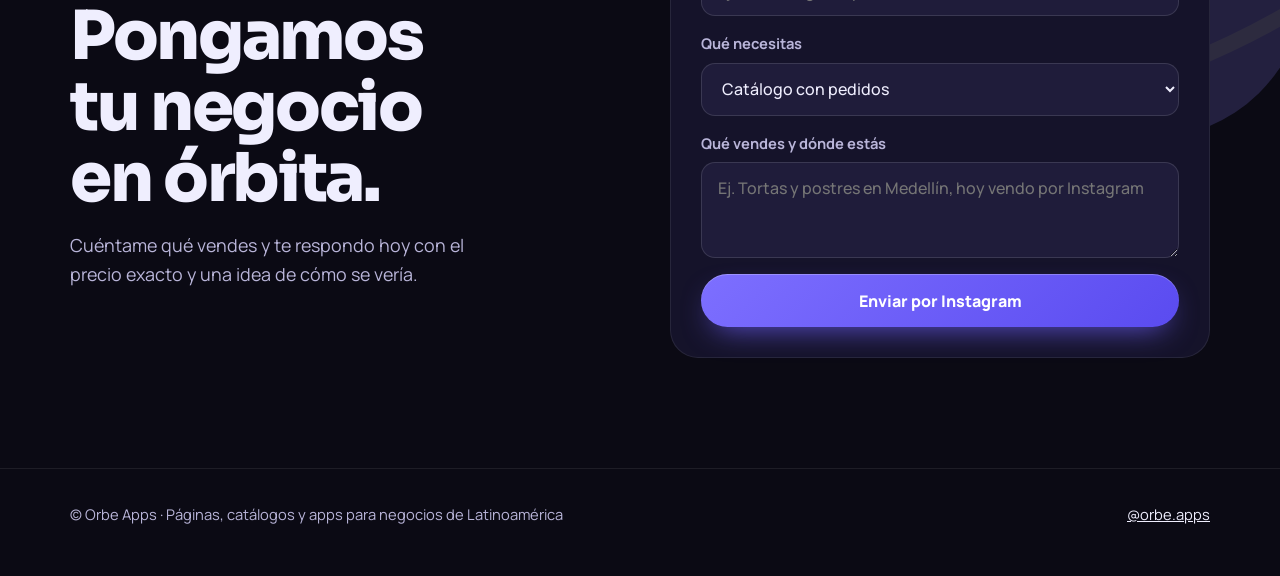
==== commit 40258090: "Sin franjas claras en los bordes del teléfono: al estirar la página arriba o abajo se ve el color de" ====
--- a/servicios/index.html
+++ b/servicios/index.html
@@ -27,8 +27,8 @@
   --suave: cubic-bezier(.22,.8,.2,1);
 }
 * { box-sizing: border-box; }
-html { scroll-behavior: smooth; touch-action: manipulation; -webkit-text-size-adjust: 100%; }
-body { margin: 0; background: var(--bg); color: var(--ink); font: 400 17px/1.6 var(--body); -webkit-font-smoothing: antialiased; overflow-x: hidden; }
+html { scroll-behavior: smooth; touch-action: manipulation; -webkit-text-size-adjust: 100%; background: var(--noche); overflow-x: hidden; overflow-x: clip; }
+body { margin: 0; background: var(--bg); color: var(--ink); font: 400 17px/1.6 var(--body); -webkit-font-smoothing: antialiased; overflow-x: hidden; overflow-x: clip; }
 img { max-width: 100%; height: auto; display: block; }
 a { color: inherit; }
 .wrap { max-width: 1180px; margin: 0 auto; padding-left: max(20px, env(safe-area-inset-left)); padding-right: max(20px, env(safe-area-inset-right)); }
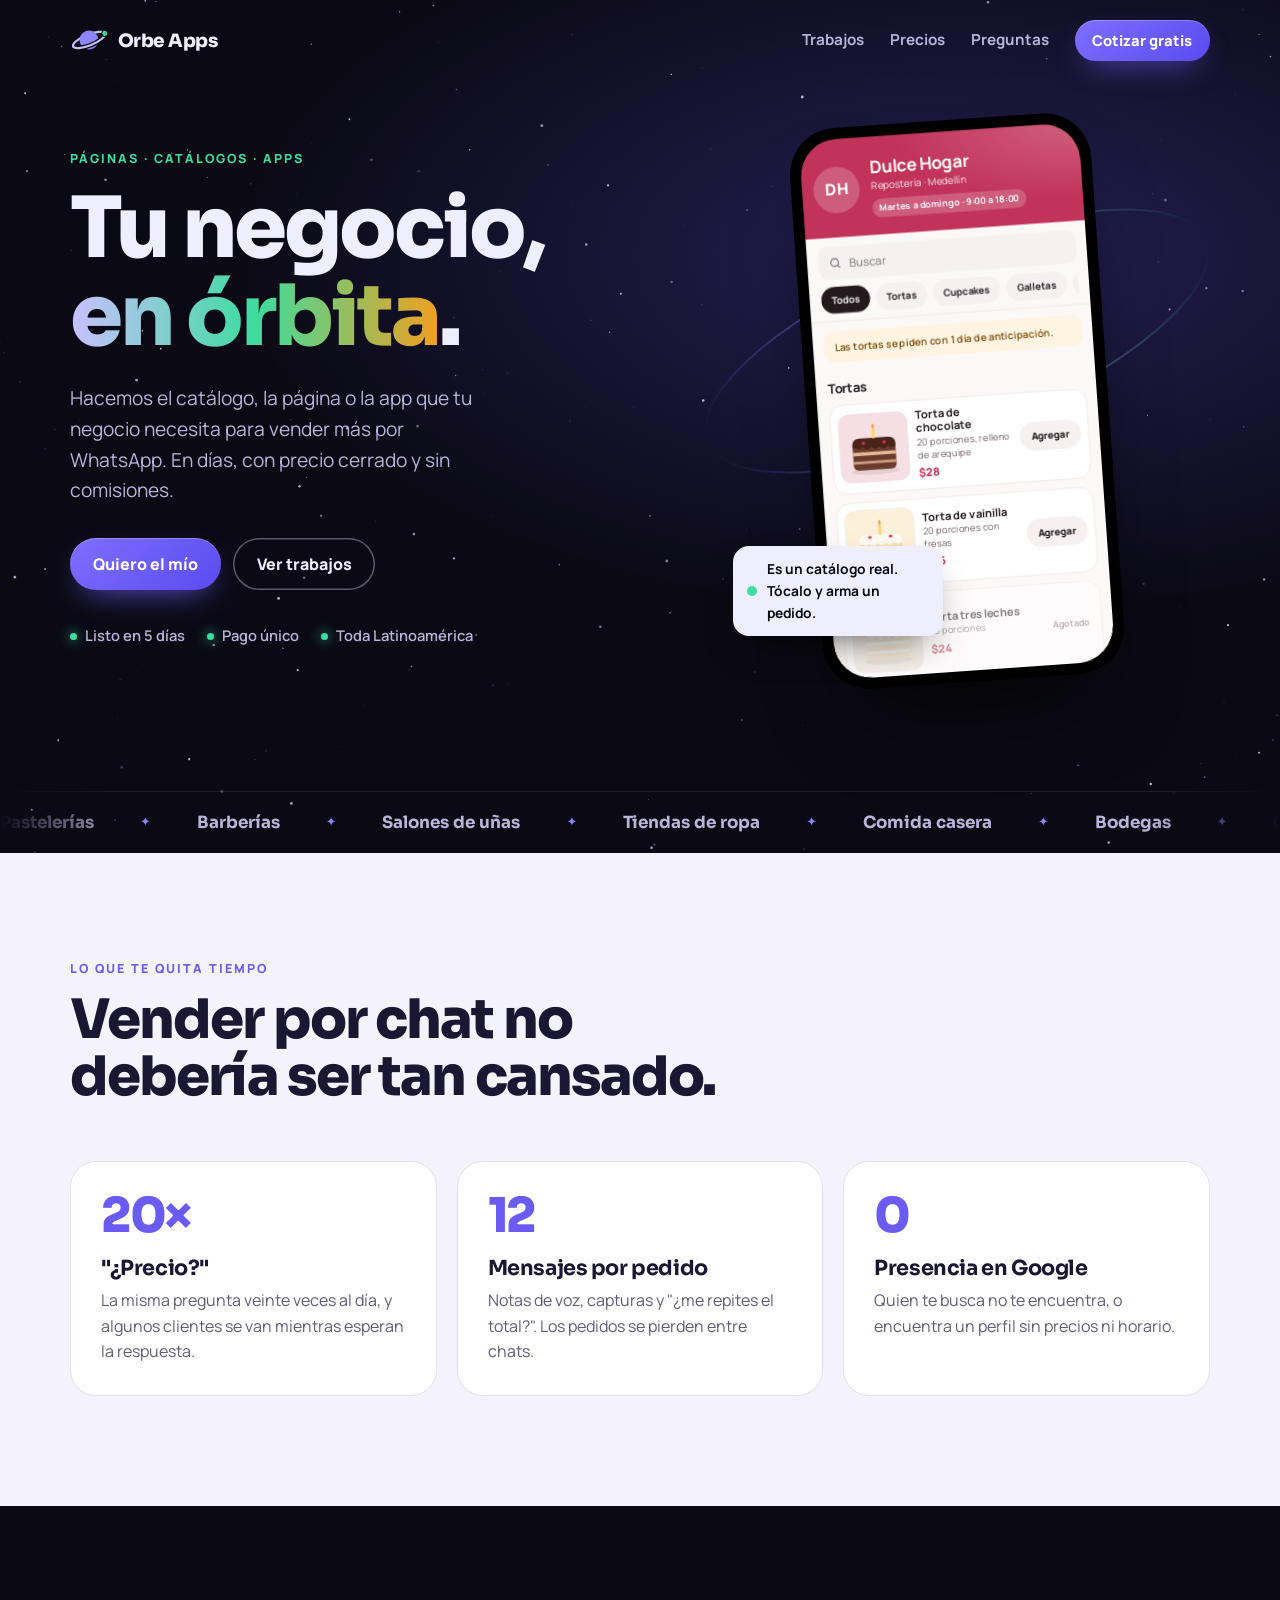
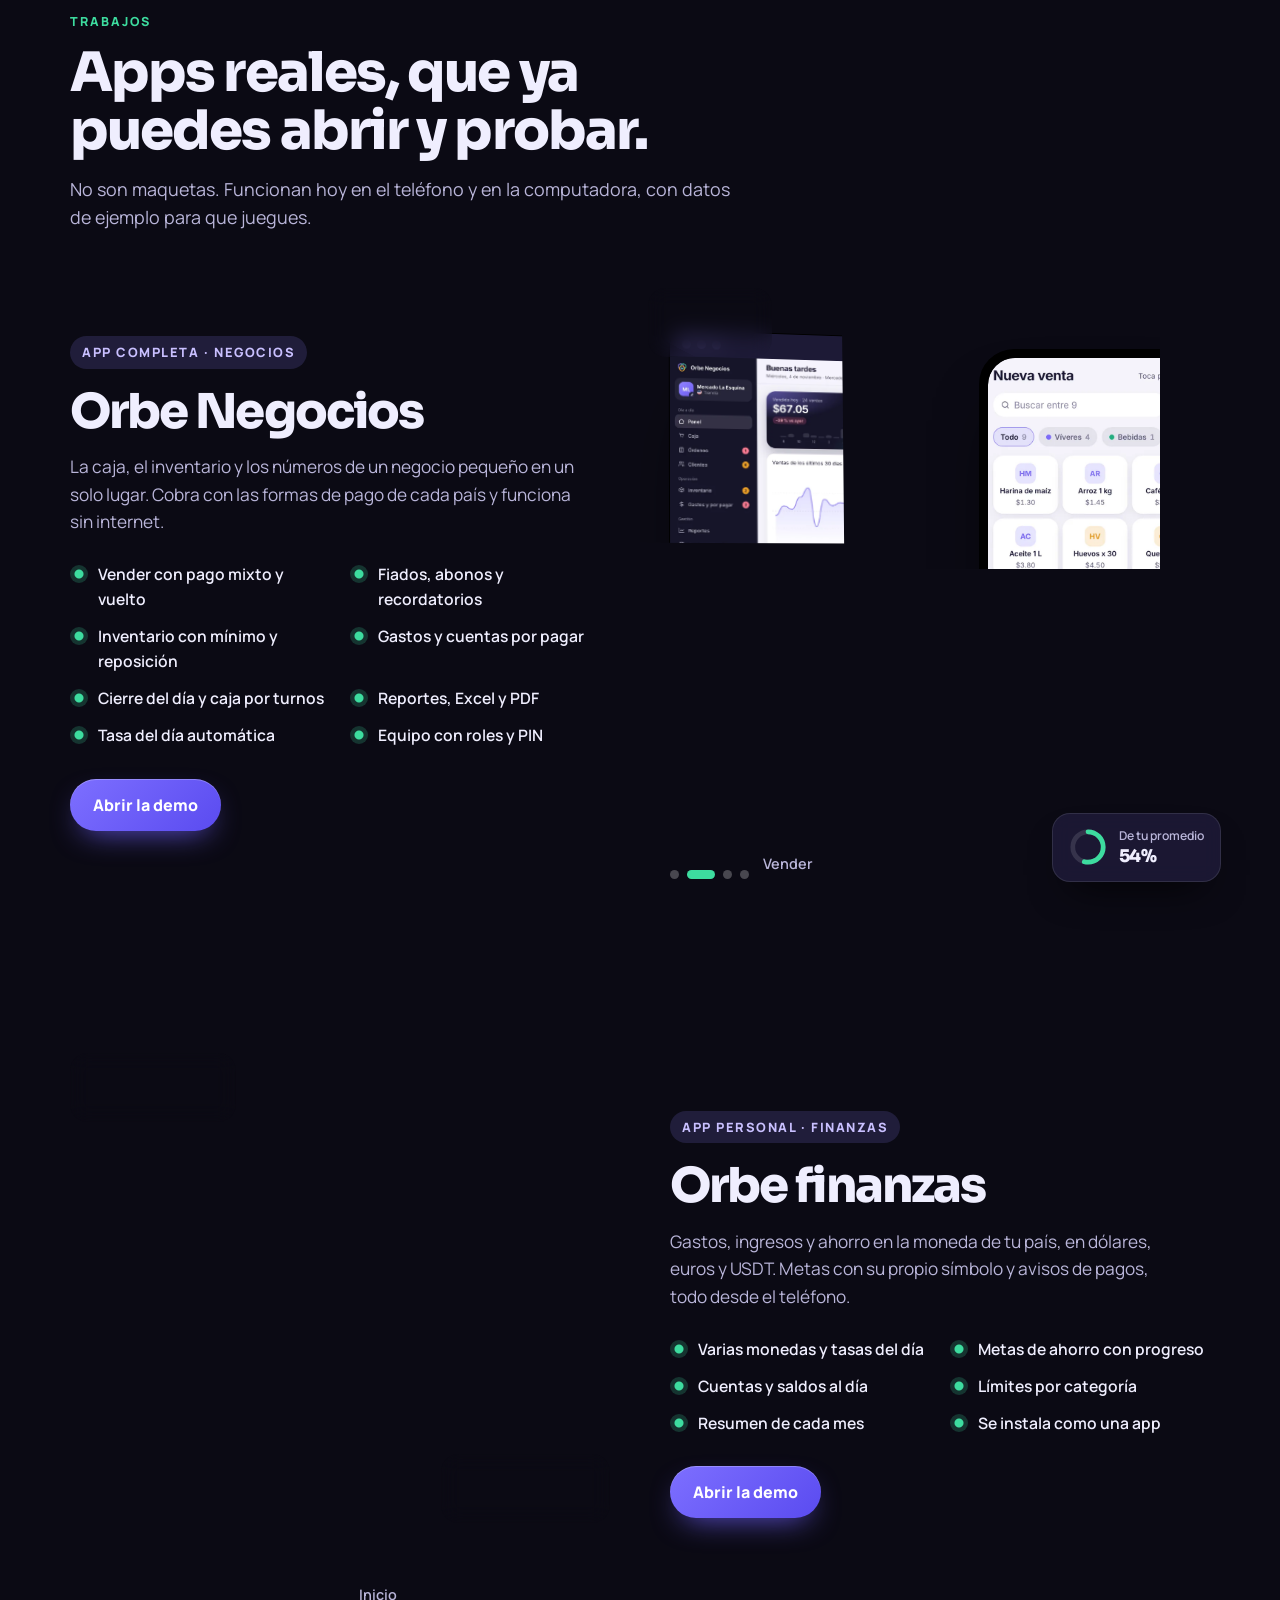
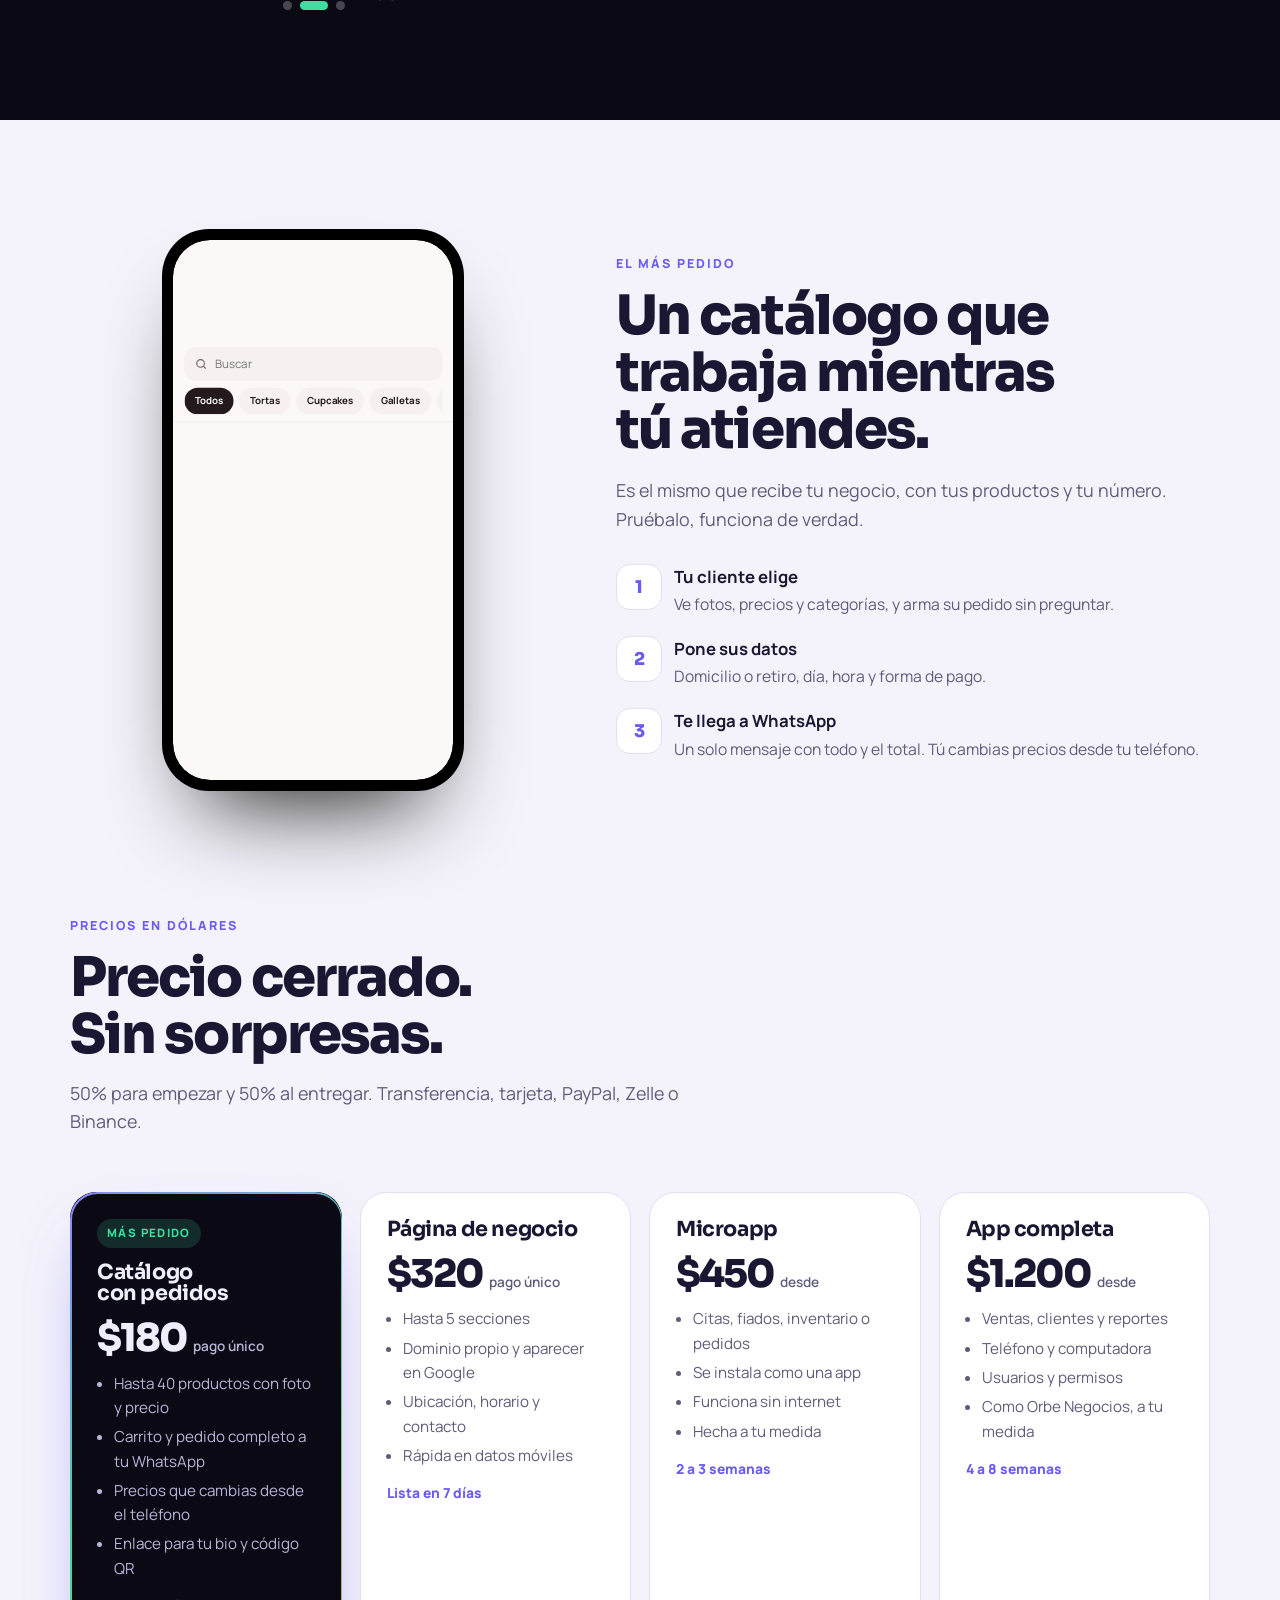
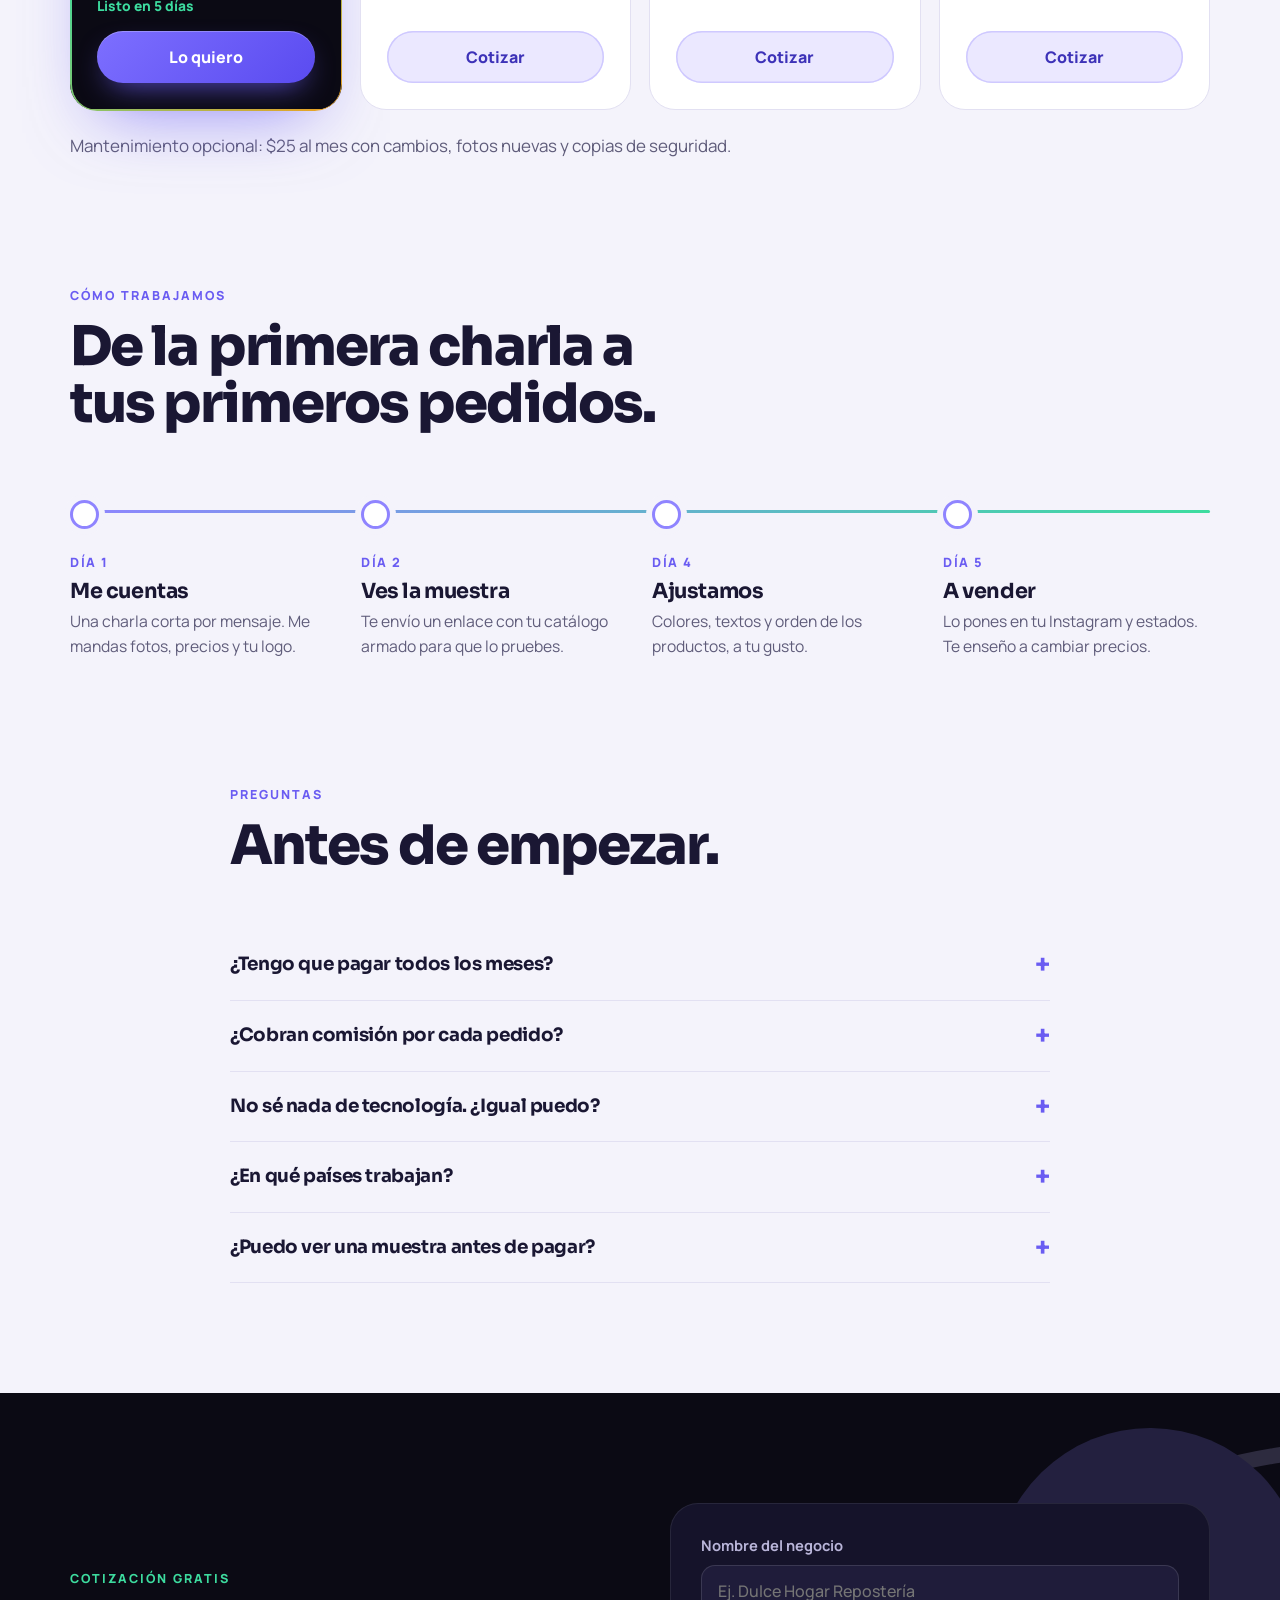
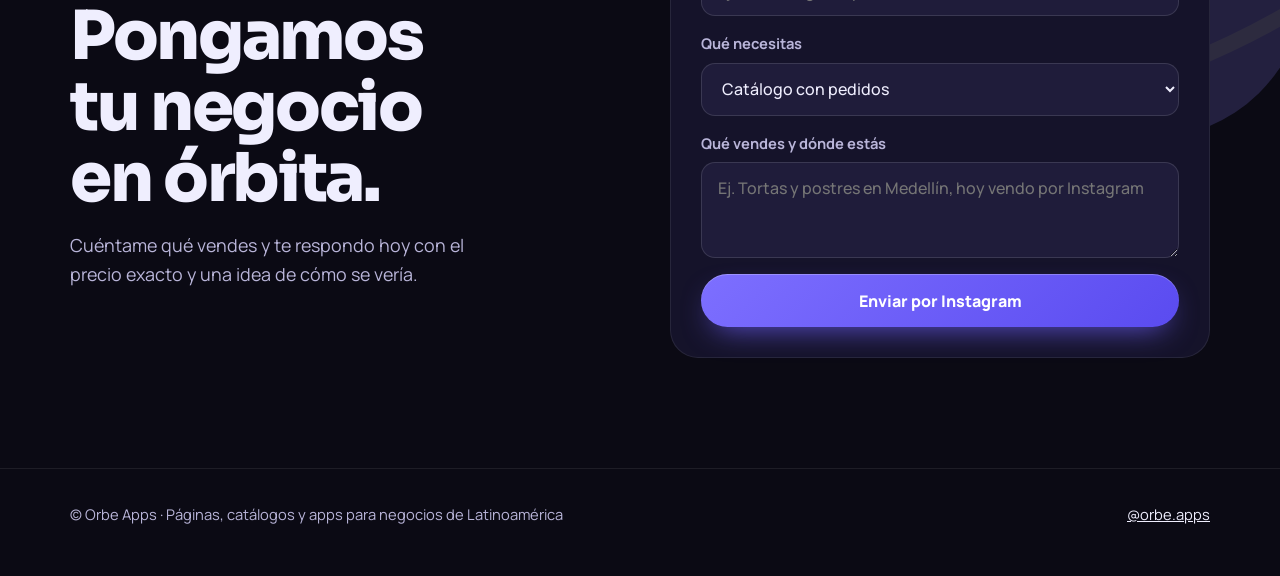
==== commit bd5c0a6b: "Vista previa del catálogo sin la franja gris del borde: se oculta la barra de desplazamiento cuando " ====
--- a/servicios/index.html
+++ b/servicios/index.html
@@ -73,7 +73,7 @@
 .escena { position: relative; justify-self: center; width: min(400px, 100%); aspect-ratio: 400/560; }
 .escena .orbita { position: absolute; inset: -12% -22%; pointer-events: none; }
 .tel-vivo { position: absolute; left: 50%; top: 50%; width: 300px; height: 560px; transform: translate(-50%, -50%) rotate(-4deg); border-radius: 46px; background: #000; padding: 10px; box-shadow: 0 50px 90px -40px rgba(0,0,0,.9), 0 0 0 1px #000; animation: flota 7s ease-in-out infinite; }
-.tel-vivo iframe { width: 390px; height: 844px; border: 0; border-radius: 37px; transform: scale(.7205); transform-origin: 0 0; background: #fff; }
+.tel-vivo iframe { width: 390px; height: 844px; border: 0; border-radius: 37px; transform: scale(.7205); transform-origin: 0 0; background: #000; color-scheme: normal; }
 .tel-vivo .ventana { width: 280px; height: 540px; overflow: hidden; border-radius: 37px; background: #000; clip-path: inset(0 round 37px); isolation: isolate; }
 .etiqueta-viva { position: absolute; z-index: 3; left: -6%; bottom: 8%; background: var(--luz); color: var(--noche); border-radius: 16px; padding: 12px 14px; font-size: .86rem; font-weight: 700; box-shadow: 0 18px 40px -18px rgba(0,0,0,.7); display: flex; gap: 10px; align-items: center; max-width: 210px; animation: flota 7s ease-in-out -3.5s infinite; }
 .etiqueta-viva i { width: 10px; height: 10px; border-radius: 50%; background: var(--verde); flex-shrink: 0; animation: late 1.6s ease-in-out infinite; }
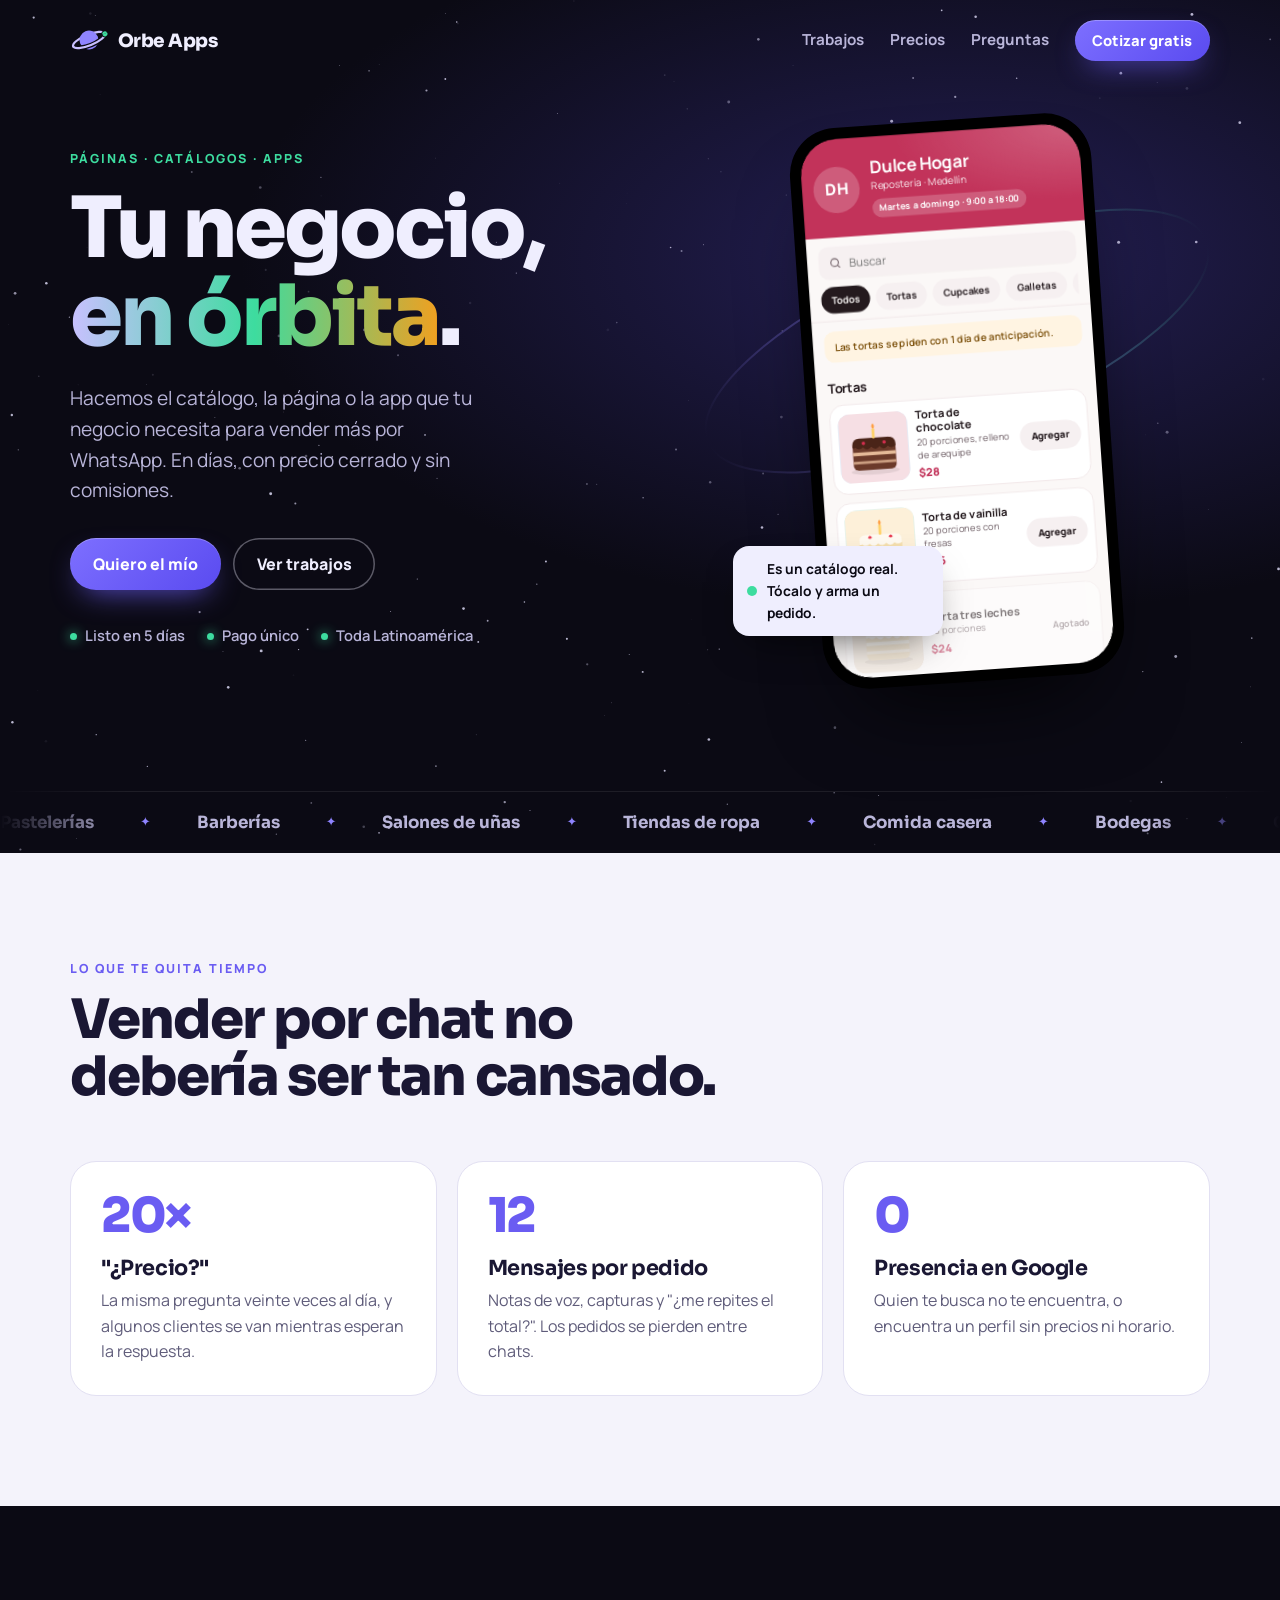
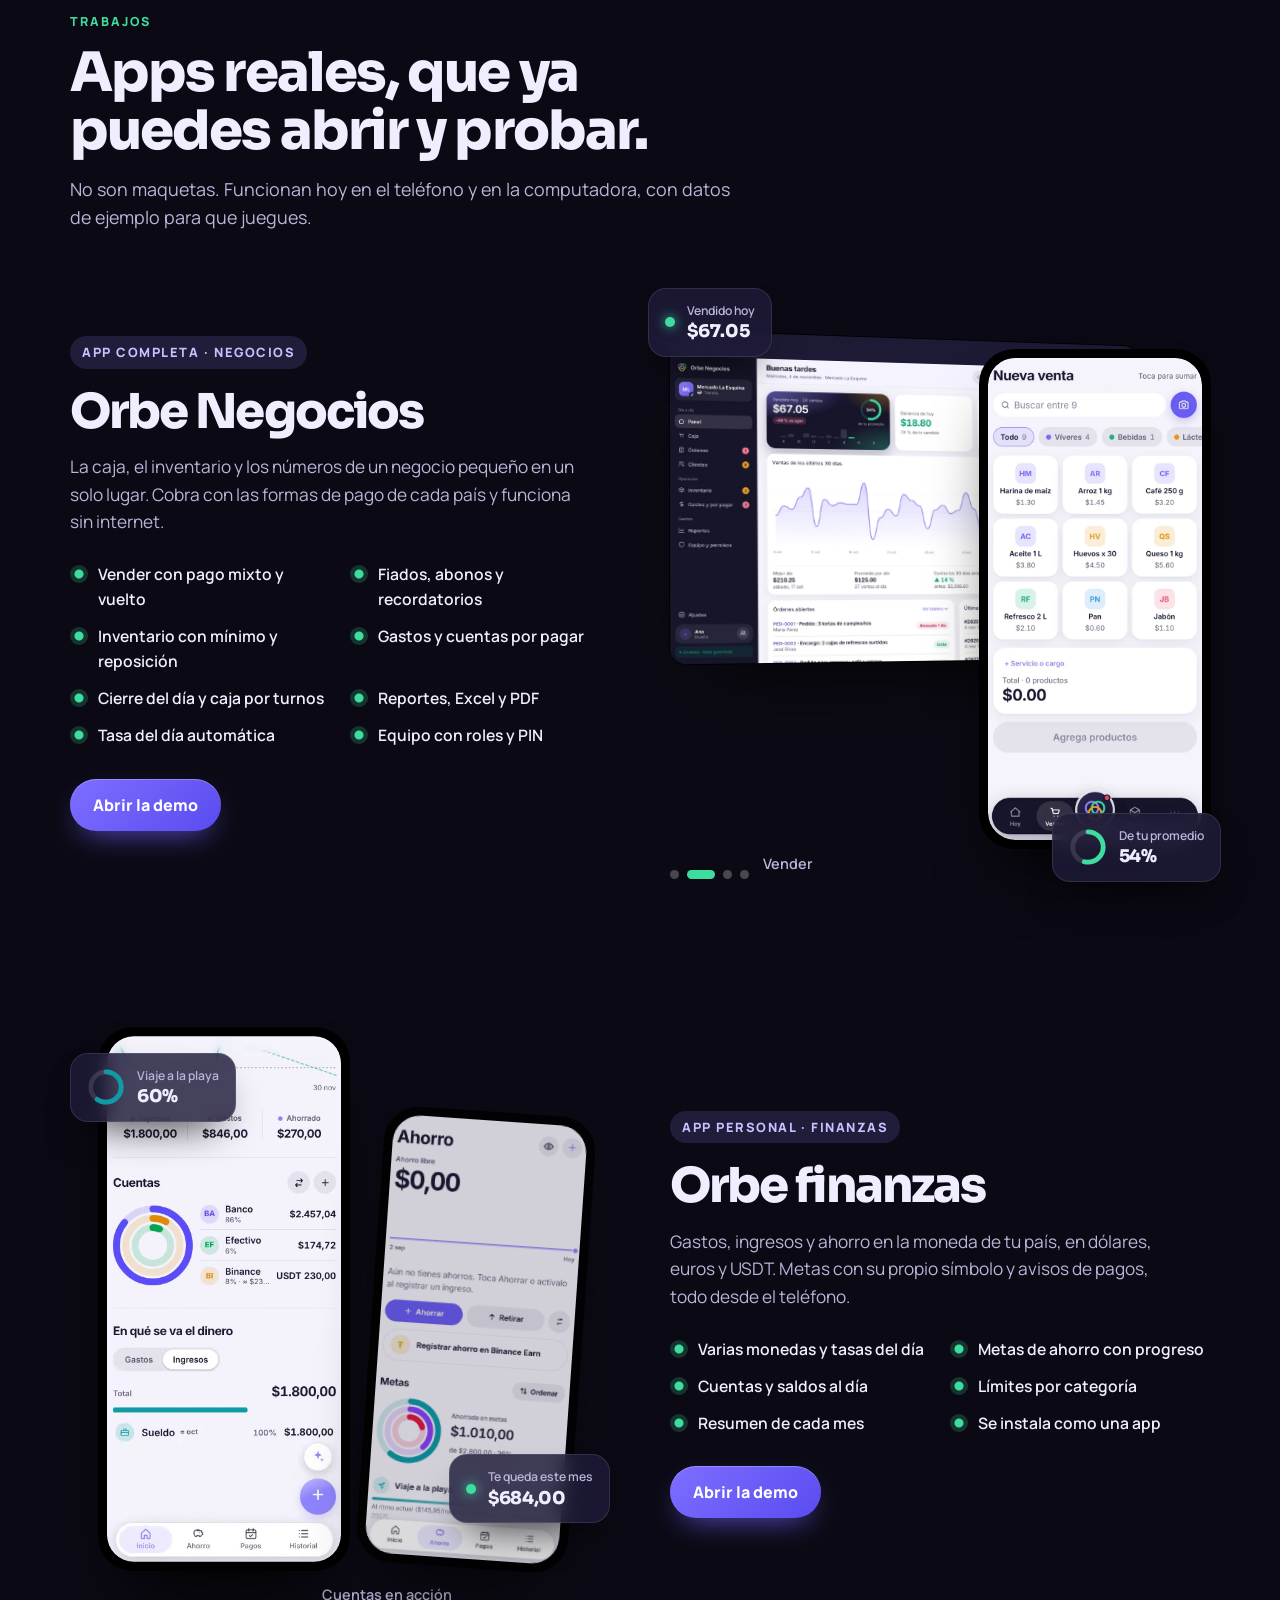
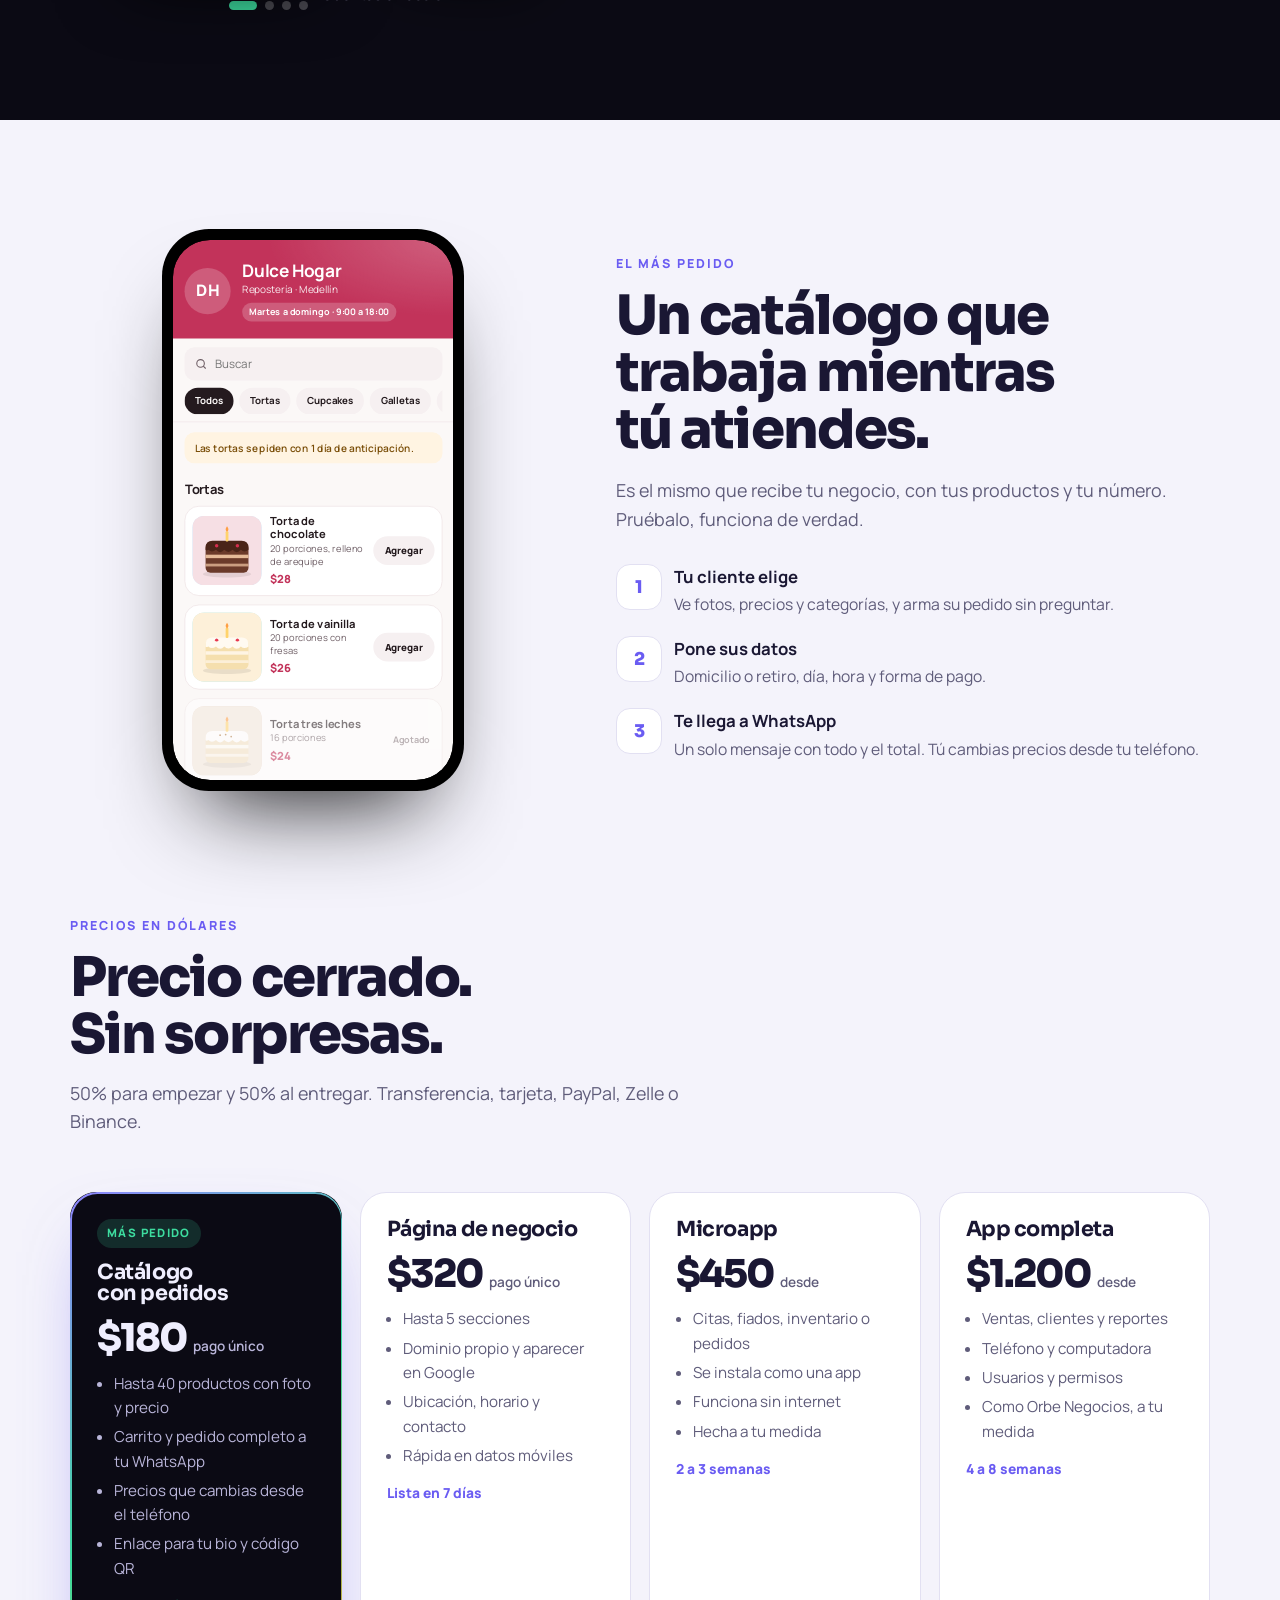
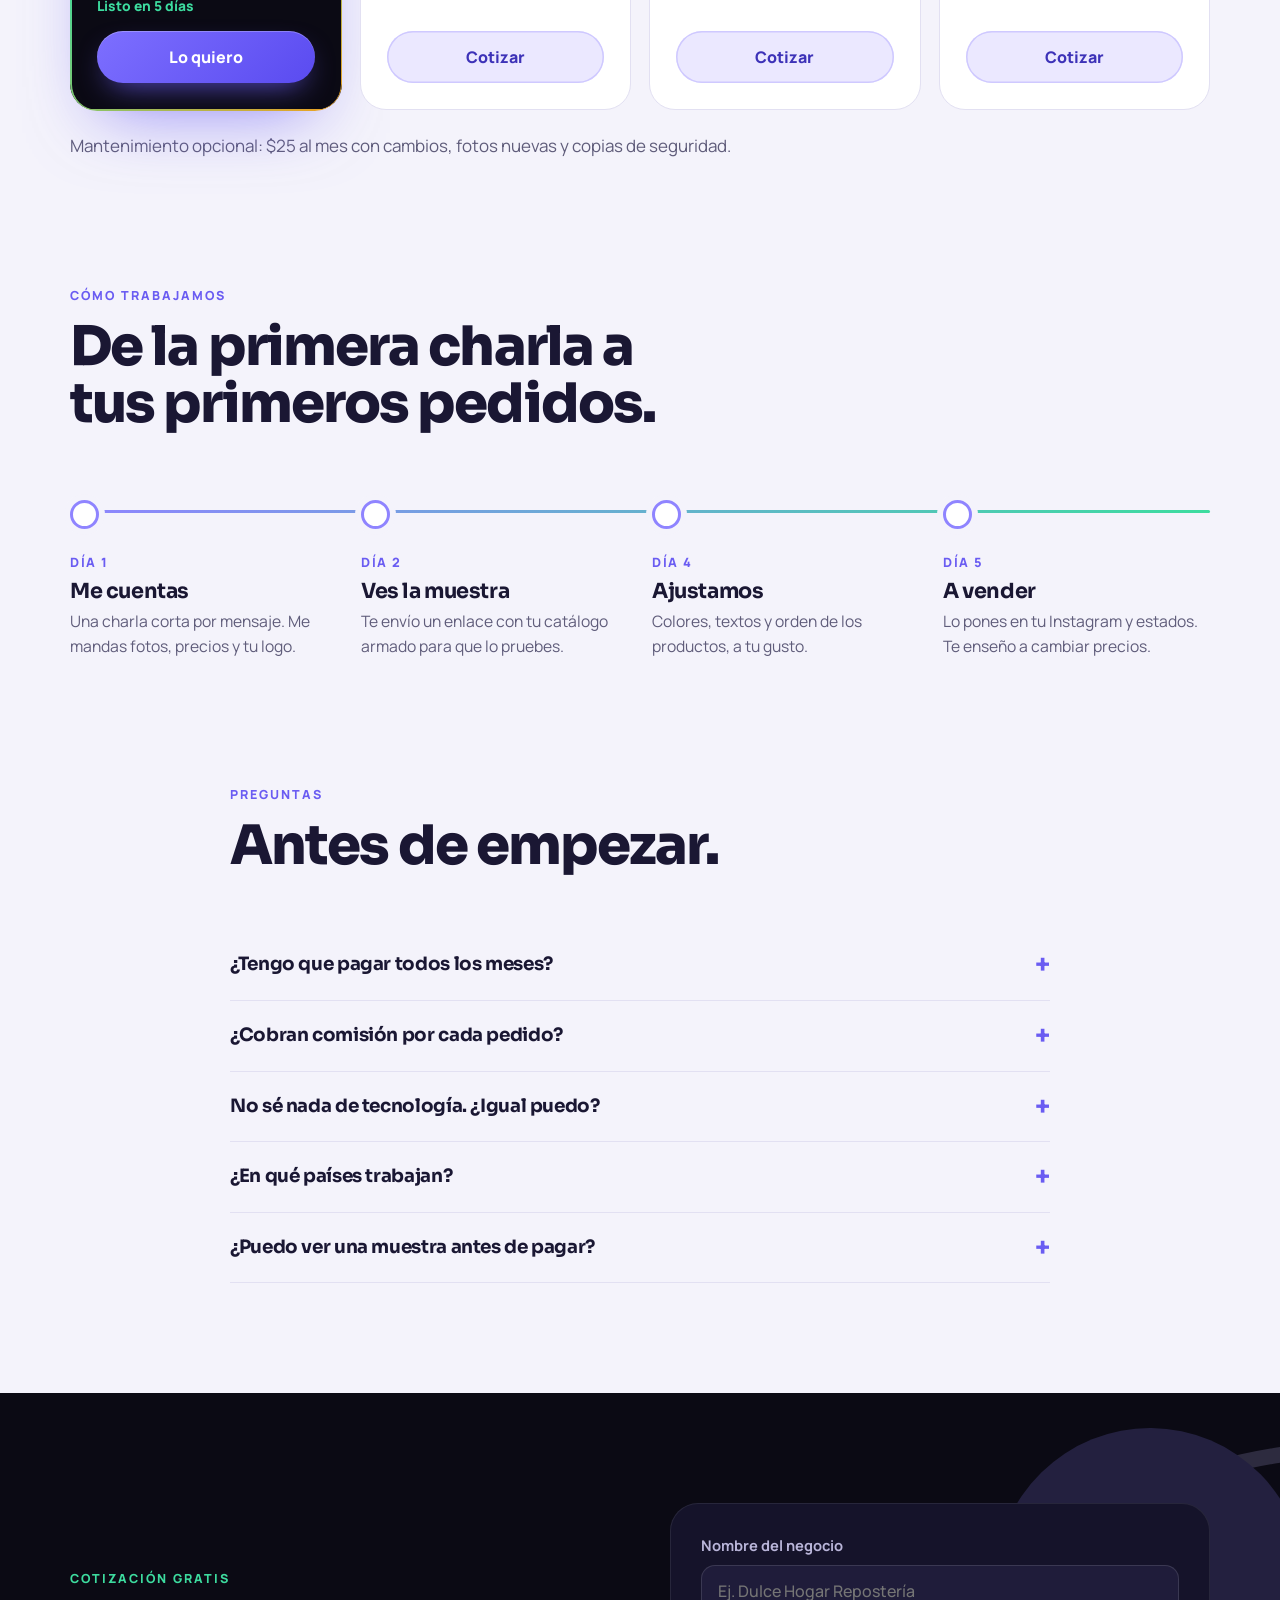
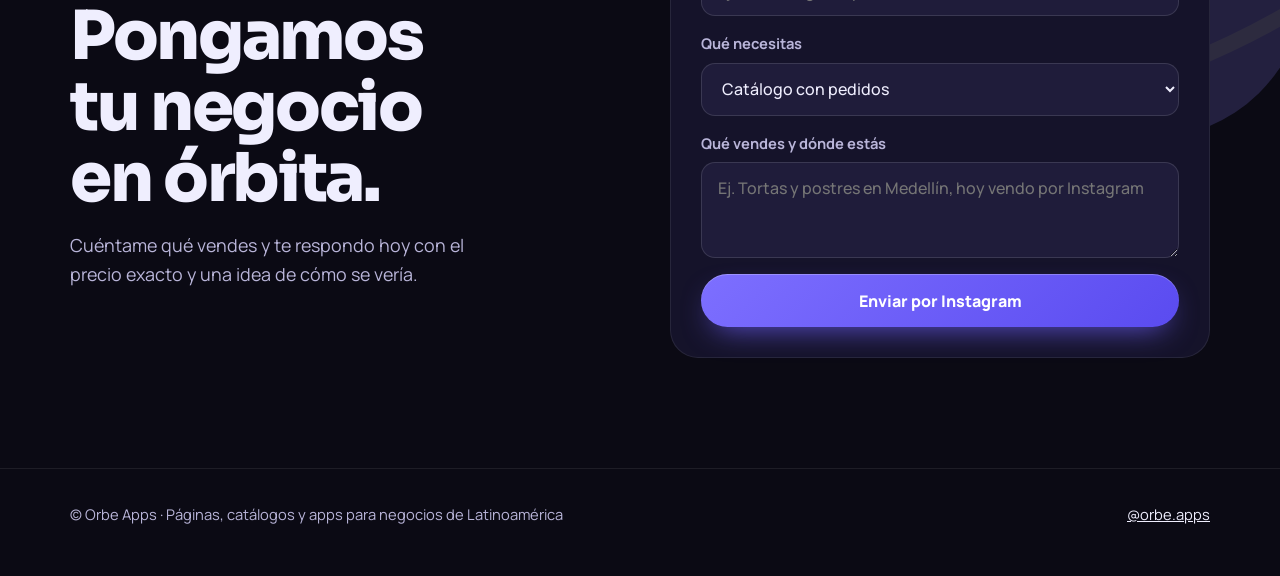
==== commit 52d98fda: "Orbe finanzas en acción: video de las cuentas con su gráfico y de en qué se va el dinero; capturas a" ====
--- a/servicios/index.html
+++ b/servicios/index.html
@@ -121,6 +121,8 @@
 .vitrina:hover .pc { transform: rotateY(4deg) rotateX(2deg); }
 .movil { position: absolute; width: 230px; aspect-ratio: 300/650; border-radius: 34px; background: #000; padding: 8px; box-shadow: 0 40px 70px -30px #000, 0 0 0 1px #000; overflow: hidden; }
 .movil .pantallas { position: relative; width: 100%; height: 100%; border-radius: 27px; overflow: hidden; background: #000; clip-path: inset(0 round 27px); isolation: isolate; }
+.movil video { position: absolute; inset: 0; width: 100%; height: 100%; object-fit: cover; object-position: top; opacity: 0; transition: opacity 1s ease; background: #f4f3fb; }
+.movil video.vis { opacity: 1; }
 .movil img { position: absolute; inset: 0; width: 100%; height: 100%; object-fit: cover; object-position: top; opacity: 0; transition: opacity 1s ease; }
 .movil img.vis { opacity: 1; }
 .vitrina .movil { right: 0; bottom: 0; animation: flota 8s ease-in-out infinite; }
@@ -421,15 +423,16 @@
       <div>
         <div class="vitrina solo rev" style="--d:.1s">
           <div class="chip-flota" style="left:0;top:6%;animation-delay:-1s"><svg class="anillo" viewBox="0 0 40 40" style="--p:40"><circle cx="20" cy="20" r="16" fill="none" stroke="rgba(255,255,255,.12)" stroke-width="5"/><circle cx="20" cy="20" r="16" fill="none" stroke="#0e9aa7" stroke-width="5" stroke-linecap="round" pathLength="100" transform="rotate(-90 20 20)"/></svg><span><small>Viaje a la playa</small><b>60%</b></span></div>
-          <div class="chip-flota" style="right:0;bottom:10%;animation-delay:-3.5s"><span class="punto"></span><span><small>Te quedó en octubre</small><b>+$505,76</b></span></div>
+          <div class="chip-flota" style="right:0;bottom:10%;animation-delay:-3.5s"><span class="punto"></span><span><small>Te queda este mes</small><b>$684,00</b></span></div>
           <div class="movil" data-carrusel="fin"><div class="pantallas">
-            <img class="vis" src="img/finanzas-ahorro.webp" alt="Ahorro y metas con anillos de progreso" loading="lazy">
-            <img src="img/finanzas-inicio.webp" alt="Inicio con el cierre del mes y saldo total" loading="lazy">
+            <video class="vis" data-dur="11200" muted loop playsinline preload="metadata" poster="img/finanzas-cuentas.webp" aria-label="Orbe finanzas en uso: cuentas con su gráfico y en qué se va el dinero"><source src="img/finanzas-cuentas.webm" type="video/webm"><source src="img/finanzas-cuentas.mp4" type="video/mp4"></video>
+            <img src="img/finanzas-ahorro.webp" alt="Ahorro y metas con anillos de progreso" loading="lazy">
+            <img src="img/finanzas-inicio.webp" alt="Inicio con saldo total, gráfico del mes y cuentas" loading="lazy">
             <img src="img/finanzas-historial.webp" alt="Historial de ingresos y gastos" loading="lazy">
           </div></div>
-          <div class="movil"><div class="pantallas"><img class="vis" src="img/finanzas-historial.webp" alt="" loading="lazy"></div></div>
+          <div class="movil"><div class="pantallas"><img class="vis" src="img/finanzas-ahorro.webp" alt="" loading="lazy"></div></div>
         </div>
-        <div class="puntos-wrap" style="justify-content:center"><div class="puntos" data-puntos="fin"></div><span data-nombre="fin">Ahorro y metas</span></div>
+        <div class="puntos-wrap" style="justify-content:center"><div class="puntos" data-puntos="fin"></div><span data-nombre="fin">Cuentas en acción</span></div>
       </div>
     </article>
   </div>
@@ -567,13 +570,14 @@
 document.querySelectorAll('.rev, #linea').forEach(el => obs.observe(el));
 
 // Carruseles de pantallas
-const NOMBRES = { neg: ['Hoy', 'Vender', 'Inventario', 'Reportes'], fin: ['Ahorro y metas', 'Inicio', 'Historial'] };
+const NOMBRES = { neg: ['Hoy', 'Vender', 'Inventario', 'Reportes'], fin: ['Cuentas en acción', 'Ahorro y metas', 'Inicio', 'Historial'] };
 document.querySelectorAll('[data-carrusel]').forEach(c => {
-  const id = c.dataset.carrusel, imgs = [...c.querySelectorAll('img')], puntos = document.querySelector(`[data-puntos="${id}"]`), nombre = document.querySelector(`[data-nombre="${id}"]`);
+  const id = c.dataset.carrusel, imgs = [...c.querySelectorAll('img, video')], puntos = document.querySelector(`[data-puntos="${id}"]`), nombre = document.querySelector(`[data-nombre="${id}"]`);
   let i = 0, t;
-  const ir = n => { i = (n + imgs.length) % imgs.length; imgs.forEach((im, k) => im.classList.toggle('vis', k === i)); [...puntos.children].forEach((b, k) => b.classList.toggle('vis', k === i)); nombre.textContent = NOMBRES[id][i]; };
+  const ir = n => { i = (n + imgs.length) % imgs.length; imgs.forEach((im, k) => { im.classList.toggle('vis', k === i); if (im.tagName === 'VIDEO') { if (k === i && !quieto) { im.currentTime = 0; im.play().catch(() => {}); } else im.pause(); } }); [...puntos.children].forEach((b, k) => b.classList.toggle('vis', k === i)); nombre.textContent = NOMBRES[id][i]; };
   imgs.forEach((_, k) => { const b = document.createElement('button'); b.type = 'button'; b.setAttribute('aria-label', 'Ver ' + NOMBRES[id][k]); b.onclick = () => { ir(k); reinicia(); }; puntos.append(b); });
-  const reinicia = () => { clearInterval(t); if (!quieto) t = setInterval(() => ir(i + 1), 3200); };
+  // Cada pantalla dura 3,2 s; el video, lo que dura
+  const reinicia = () => { clearTimeout(t); if (!quieto) t = setTimeout(() => { ir(i + 1); reinicia(); }, +imgs[i].dataset.dur || 3200); };
   ir(0); reinicia();
 });
 
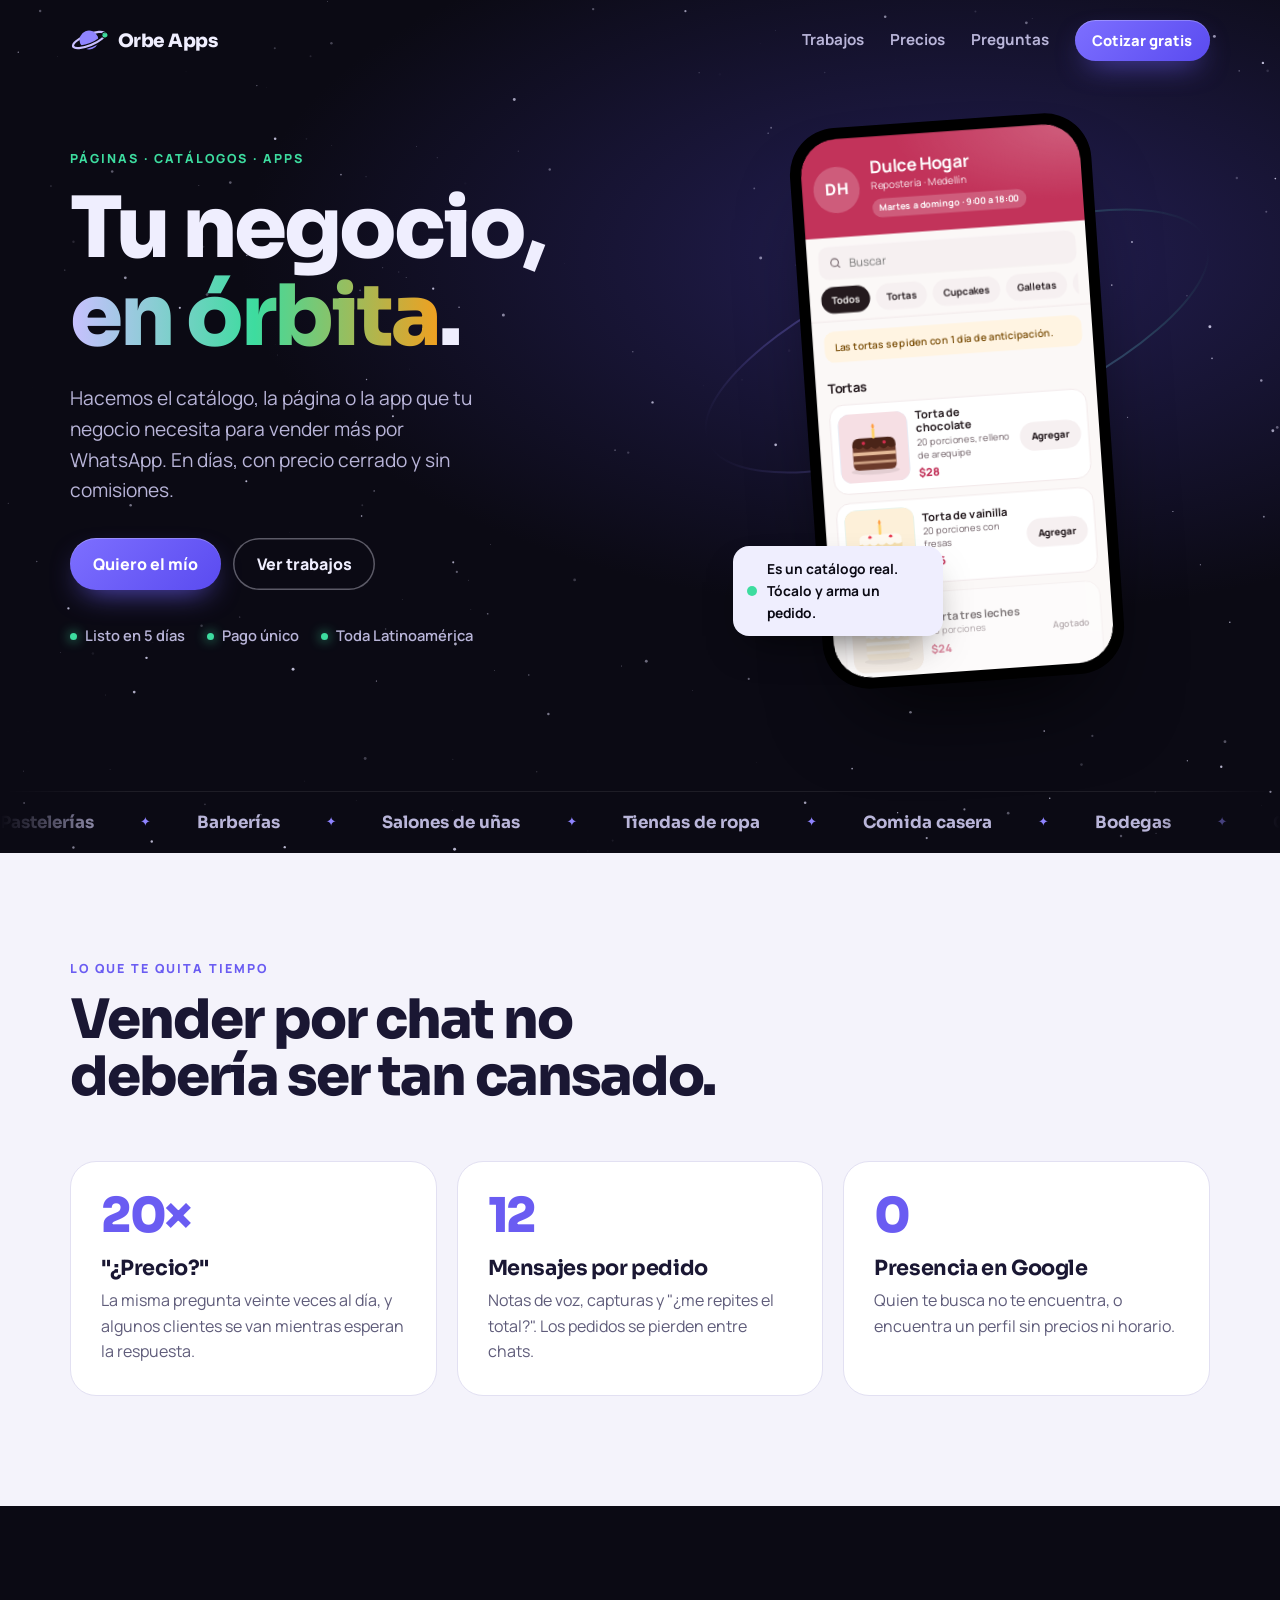
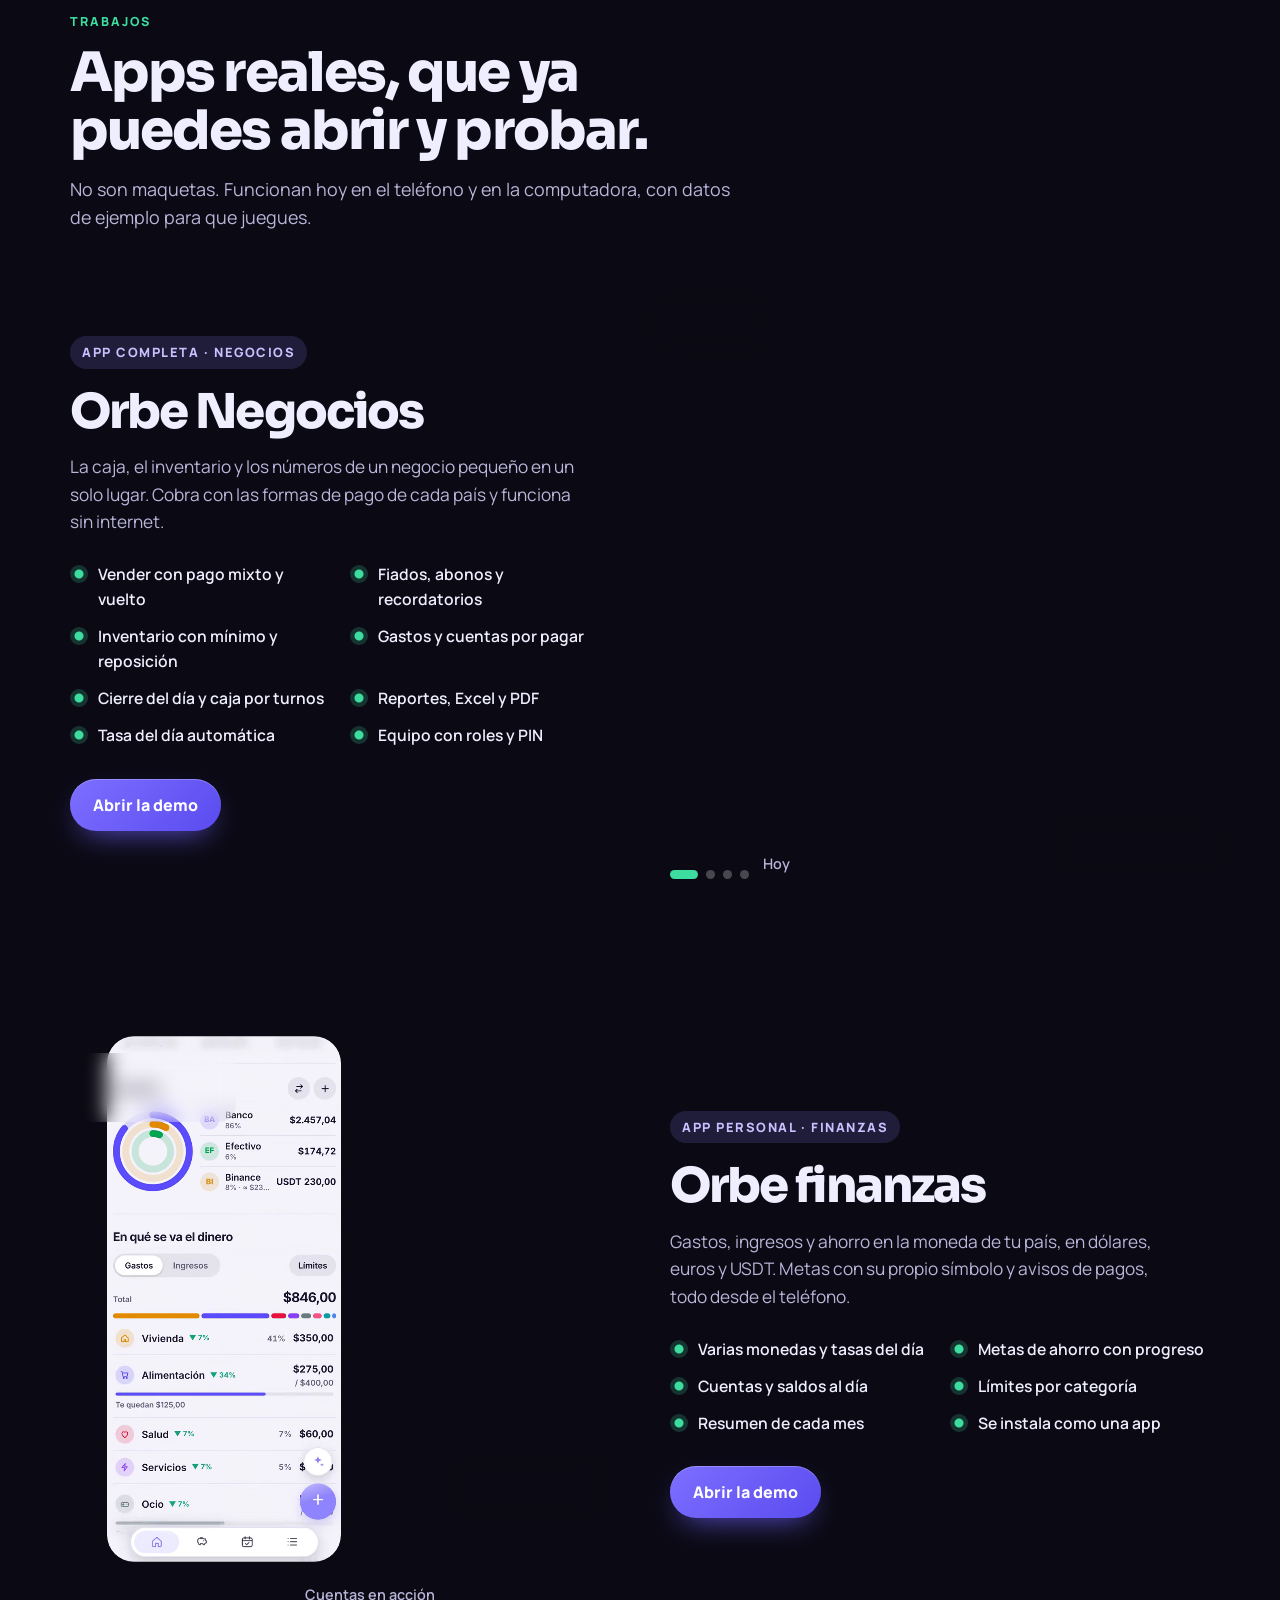
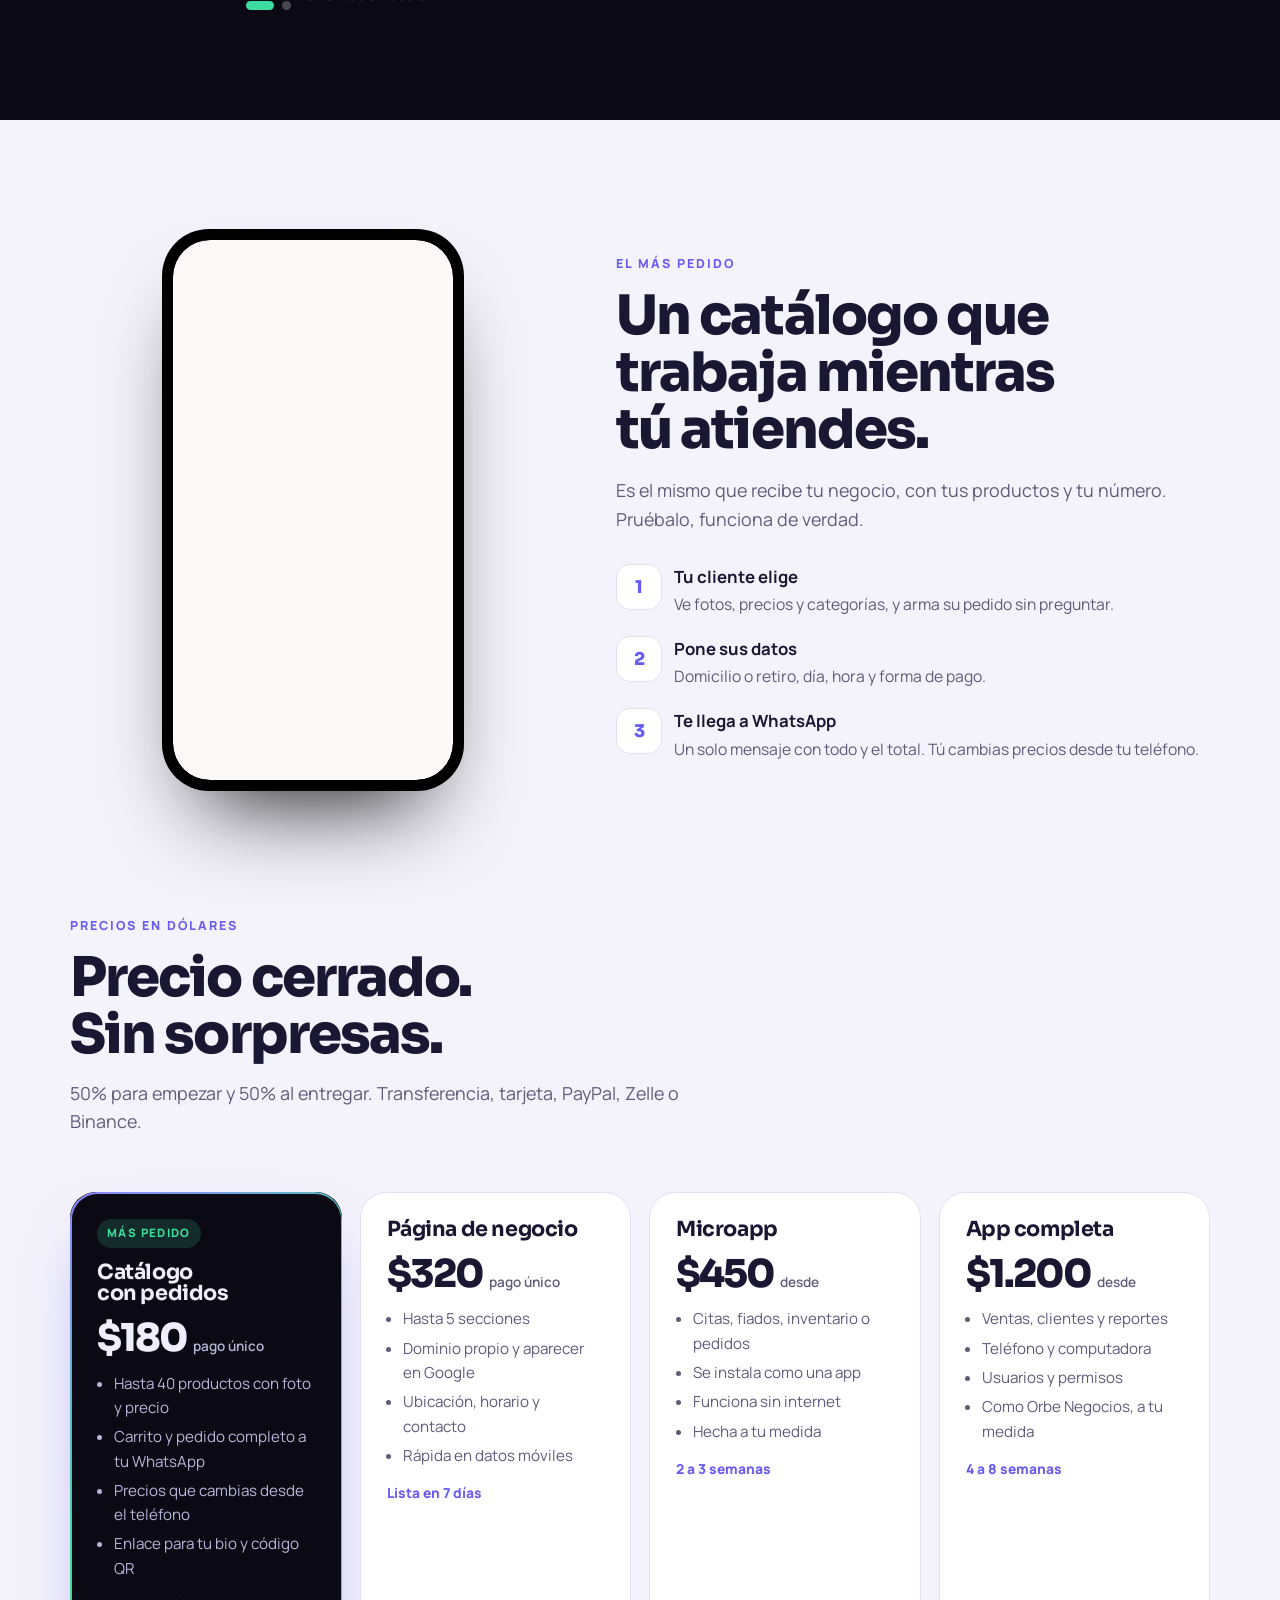
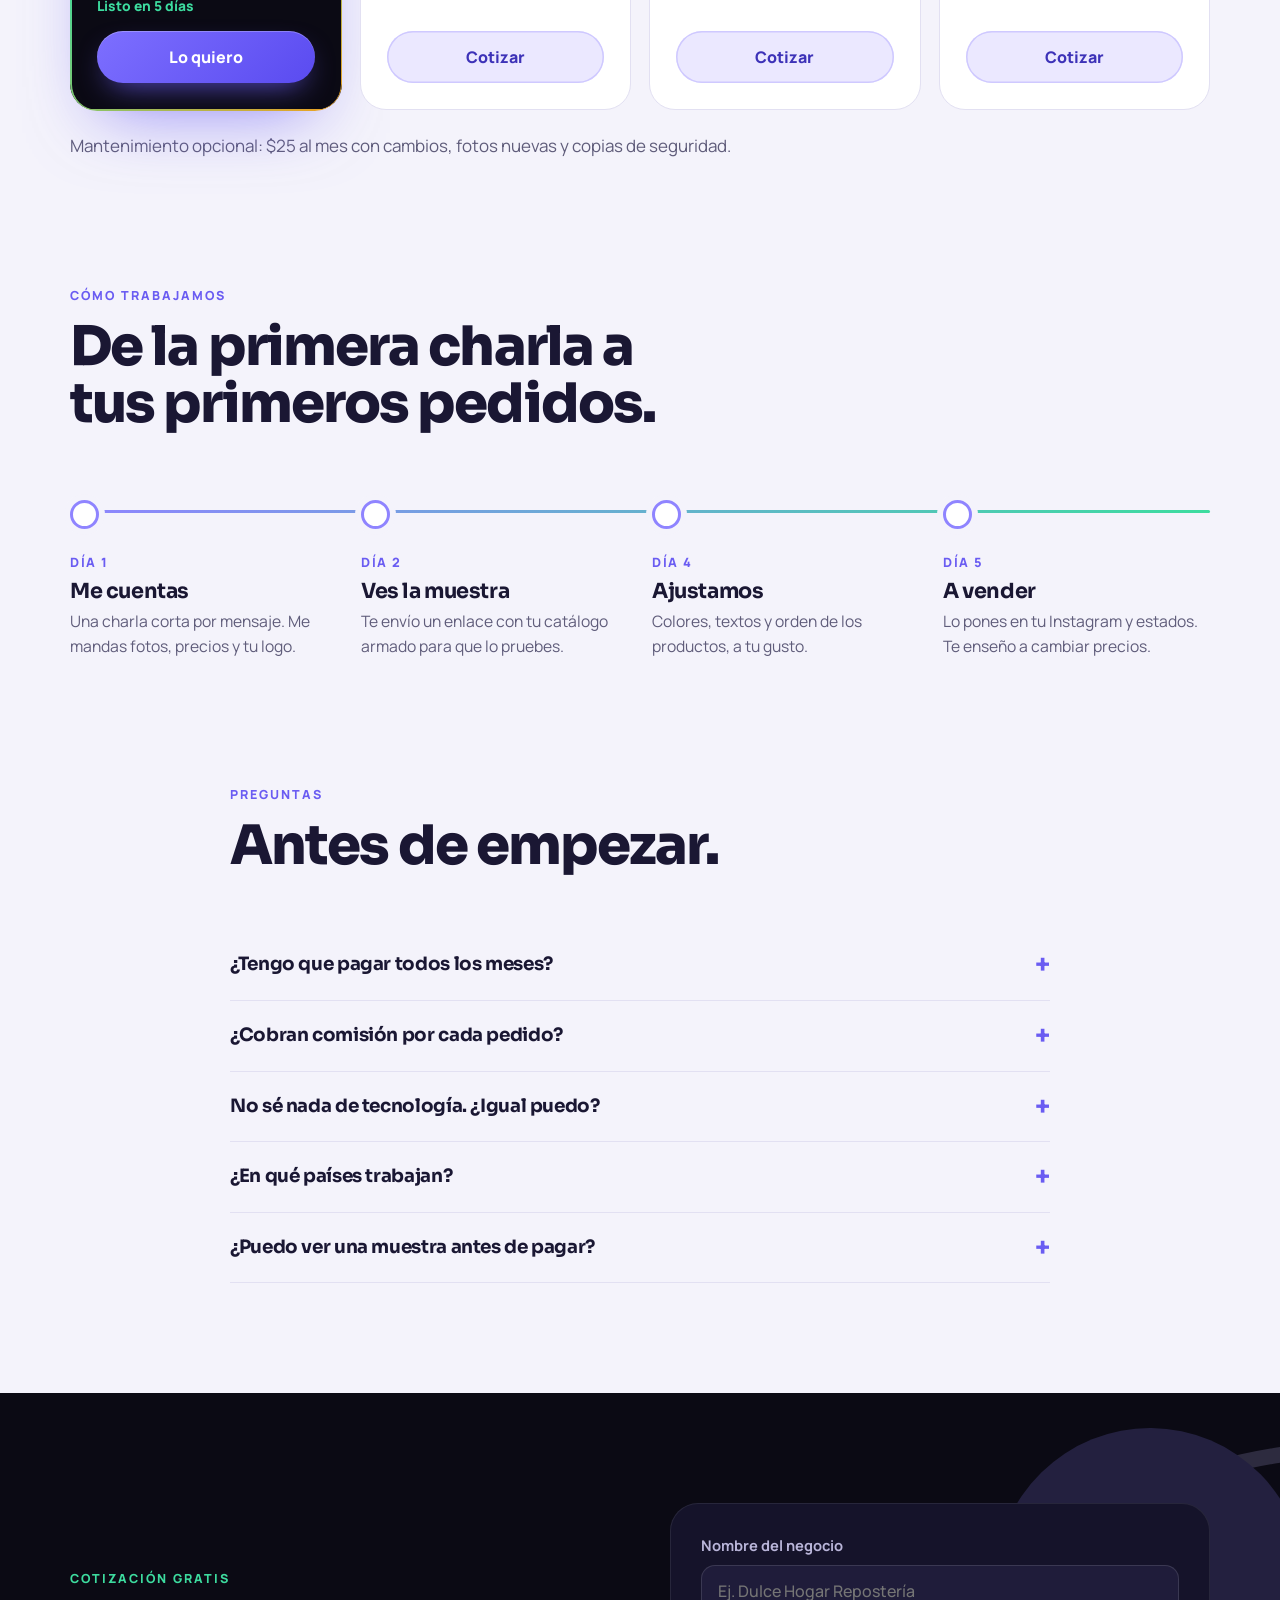
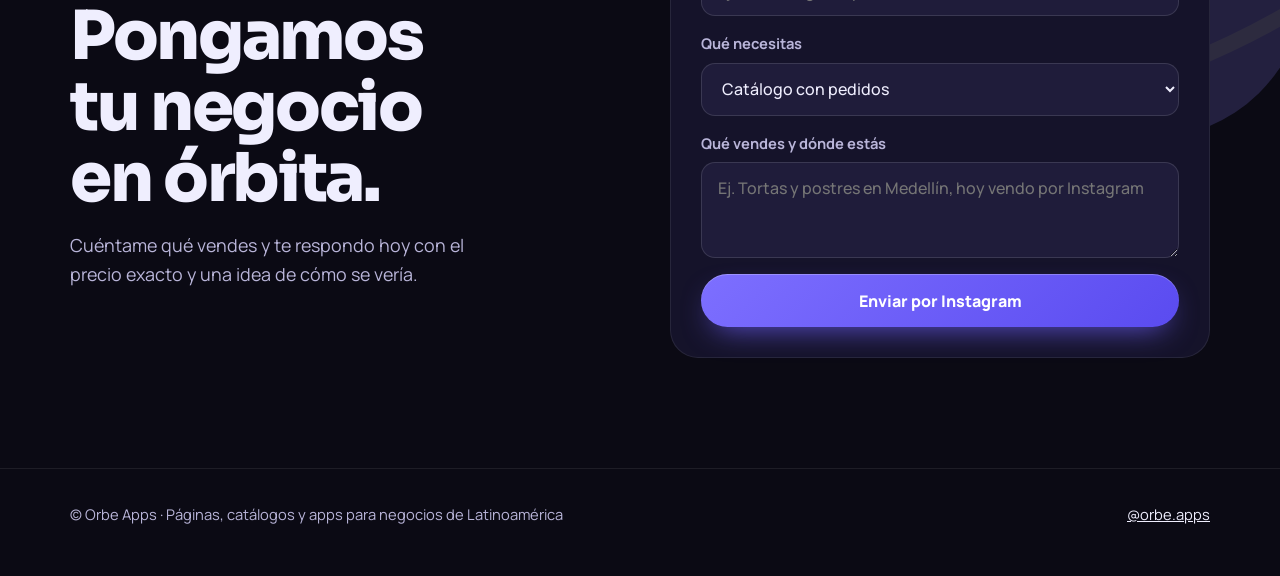
==== commit 22c207a3: "Orbe finanzas: video fluido hecho cuadro por cuadro a 30 fps y sin repetir la pantalla de ahorro en " ====
--- a/servicios/index.html
+++ b/servicios/index.html
@@ -425,9 +425,7 @@
           <div class="chip-flota" style="left:0;top:6%;animation-delay:-1s"><svg class="anillo" viewBox="0 0 40 40" style="--p:40"><circle cx="20" cy="20" r="16" fill="none" stroke="rgba(255,255,255,.12)" stroke-width="5"/><circle cx="20" cy="20" r="16" fill="none" stroke="#0e9aa7" stroke-width="5" stroke-linecap="round" pathLength="100" transform="rotate(-90 20 20)"/></svg><span><small>Viaje a la playa</small><b>60%</b></span></div>
           <div class="chip-flota" style="right:0;bottom:10%;animation-delay:-3.5s"><span class="punto"></span><span><small>Te queda este mes</small><b>$684,00</b></span></div>
           <div class="movil" data-carrusel="fin"><div class="pantallas">
-            <video class="vis" data-dur="11200" muted loop playsinline preload="metadata" poster="img/finanzas-cuentas.webp" aria-label="Orbe finanzas en uso: cuentas con su gráfico y en qué se va el dinero"><source src="img/finanzas-cuentas.webm" type="video/webm"><source src="img/finanzas-cuentas.mp4" type="video/mp4"></video>
-            <img src="img/finanzas-ahorro.webp" alt="Ahorro y metas con anillos de progreso" loading="lazy">
-            <img src="img/finanzas-inicio.webp" alt="Inicio con saldo total, gráfico del mes y cuentas" loading="lazy">
+            <video class="vis" data-dur="11200" preload="auto" muted loop playsinline poster="img/finanzas-cuentas.webp" aria-label="Orbe finanzas en uso: cuentas con su gráfico y en qué se va el dinero"><source src="img/finanzas-cuentas.webm" type="video/webm"><source src="img/finanzas-cuentas.mp4" type="video/mp4"></video>
             <img src="img/finanzas-historial.webp" alt="Historial de ingresos y gastos" loading="lazy">
           </div></div>
           <div class="movil"><div class="pantallas"><img class="vis" src="img/finanzas-ahorro.webp" alt="" loading="lazy"></div></div>
@@ -570,7 +568,7 @@
 document.querySelectorAll('.rev, #linea').forEach(el => obs.observe(el));
 
 // Carruseles de pantallas
-const NOMBRES = { neg: ['Hoy', 'Vender', 'Inventario', 'Reportes'], fin: ['Cuentas en acción', 'Ahorro y metas', 'Inicio', 'Historial'] };
+const NOMBRES = { neg: ['Hoy', 'Vender', 'Inventario', 'Reportes'], fin: ['Cuentas en acción', 'Historial'] };
 document.querySelectorAll('[data-carrusel]').forEach(c => {
   const id = c.dataset.carrusel, imgs = [...c.querySelectorAll('img, video')], puntos = document.querySelector(`[data-puntos="${id}"]`), nombre = document.querySelector(`[data-nombre="${id}"]`);
   let i = 0, t;
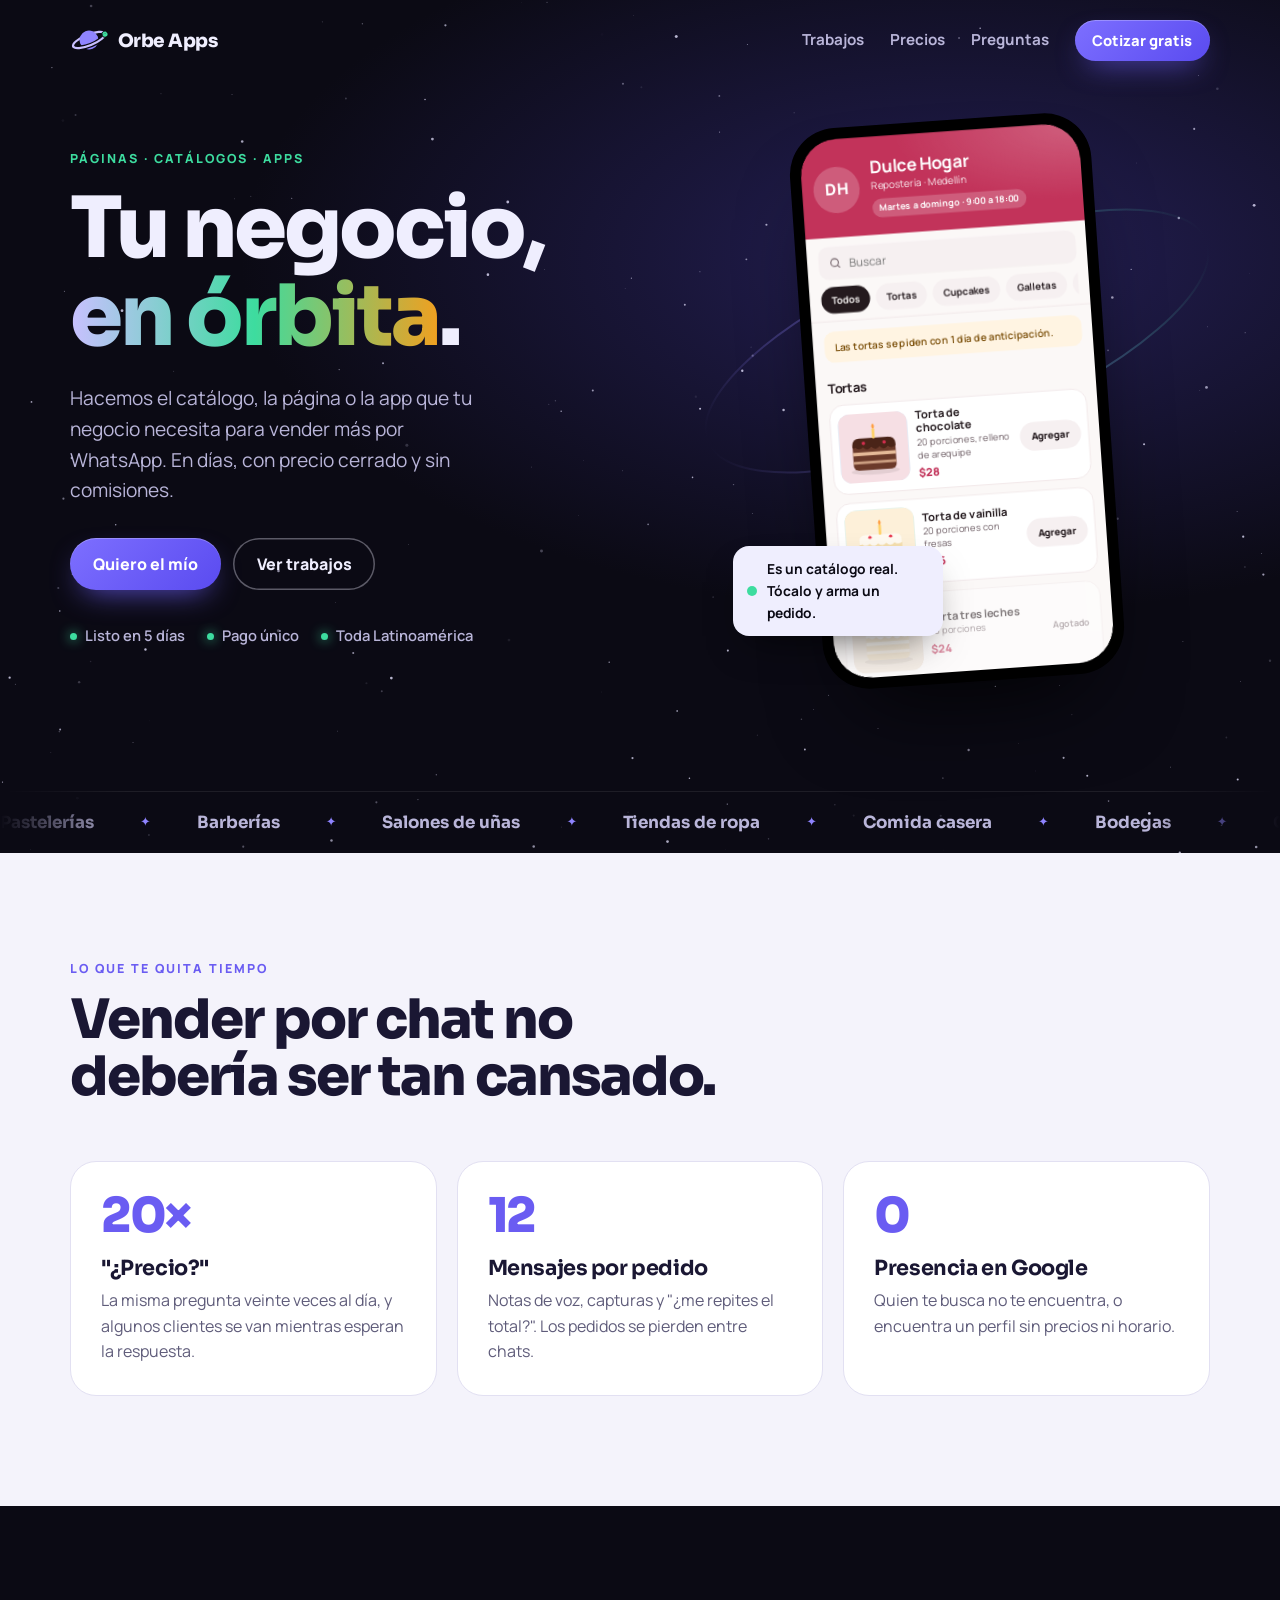
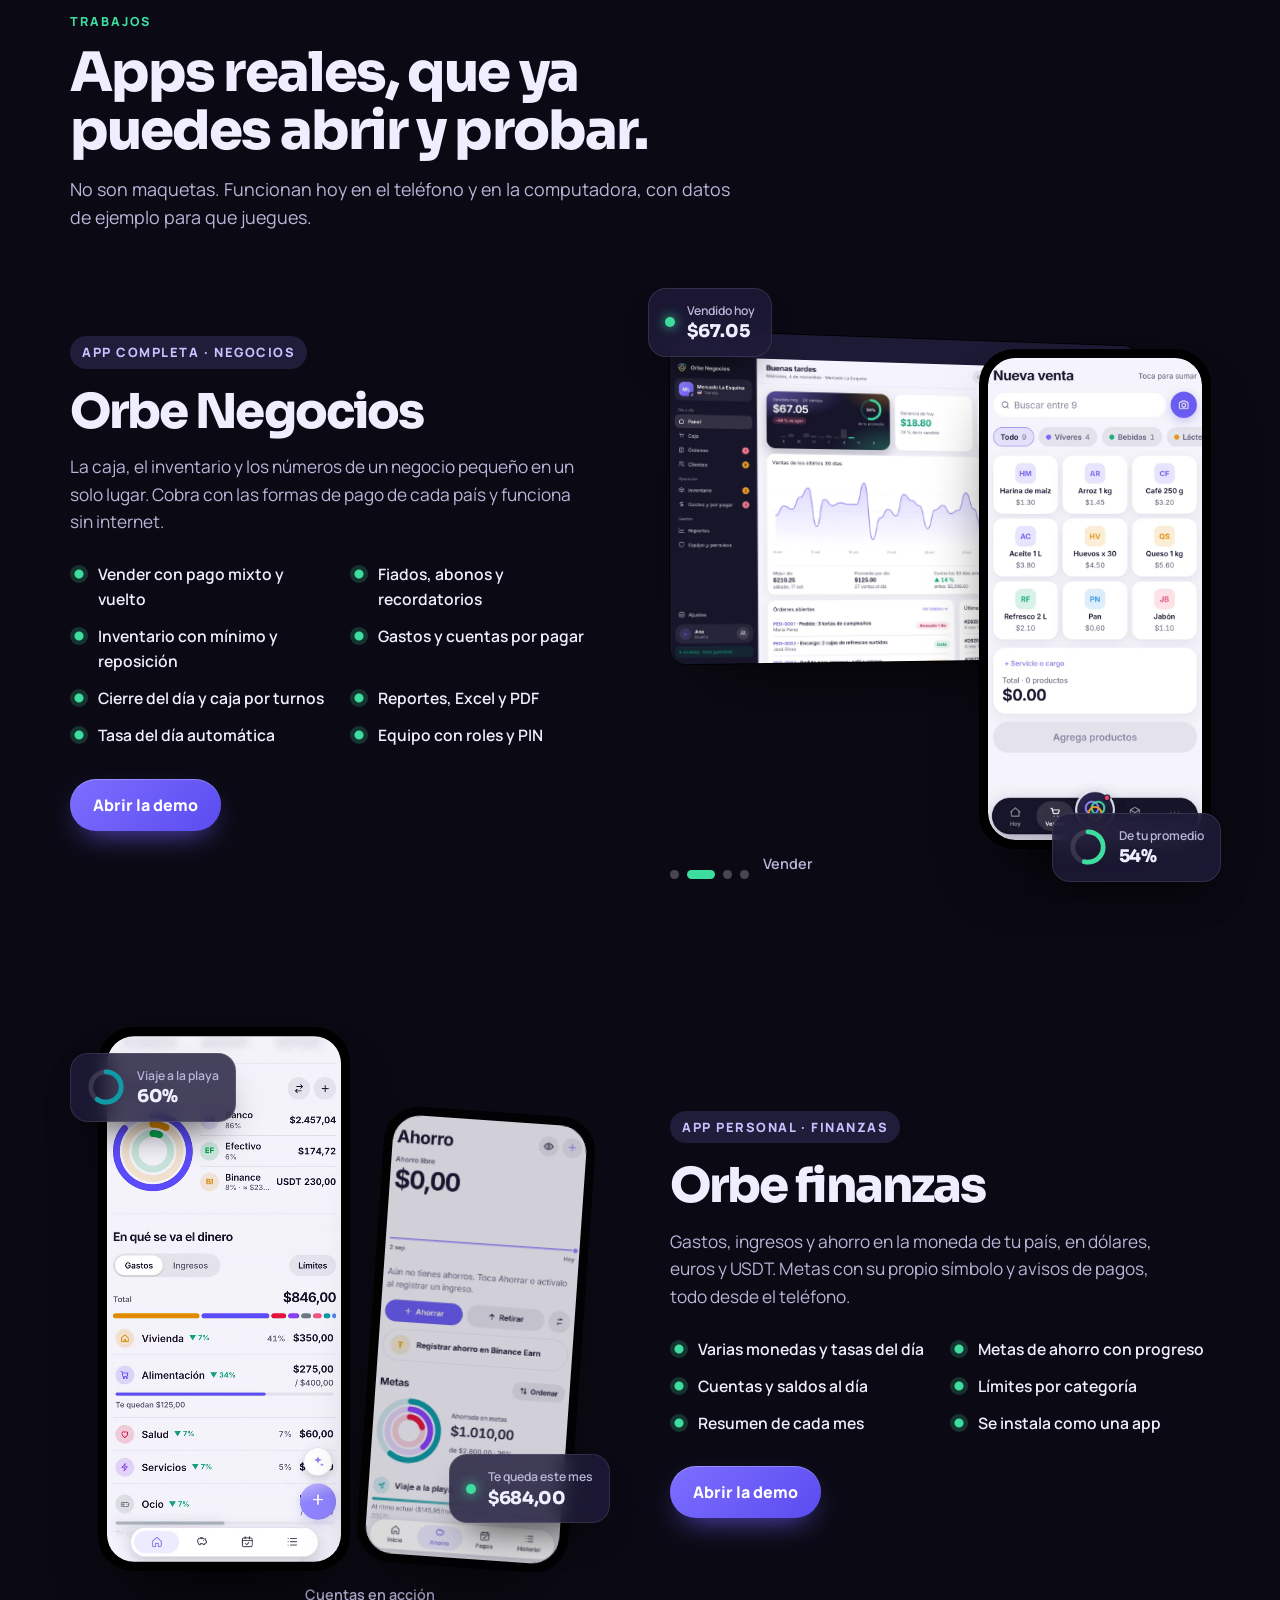
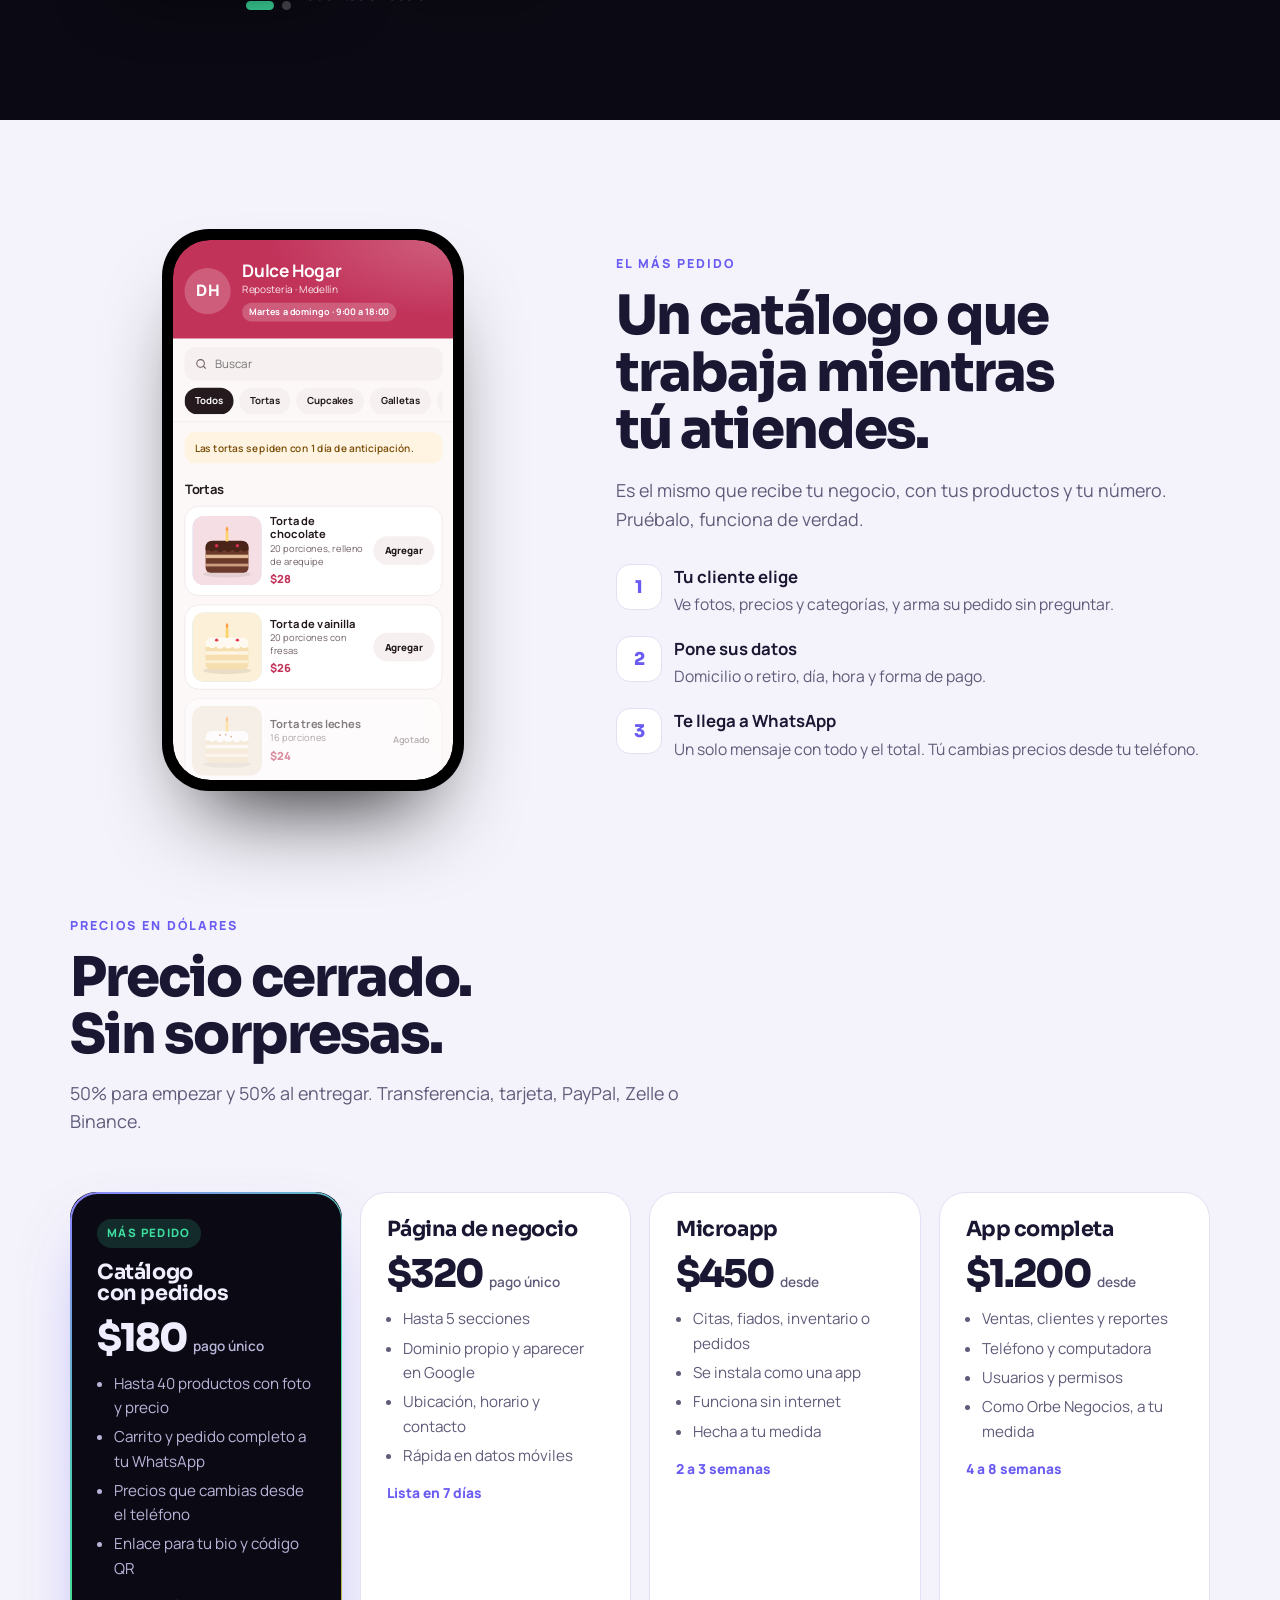
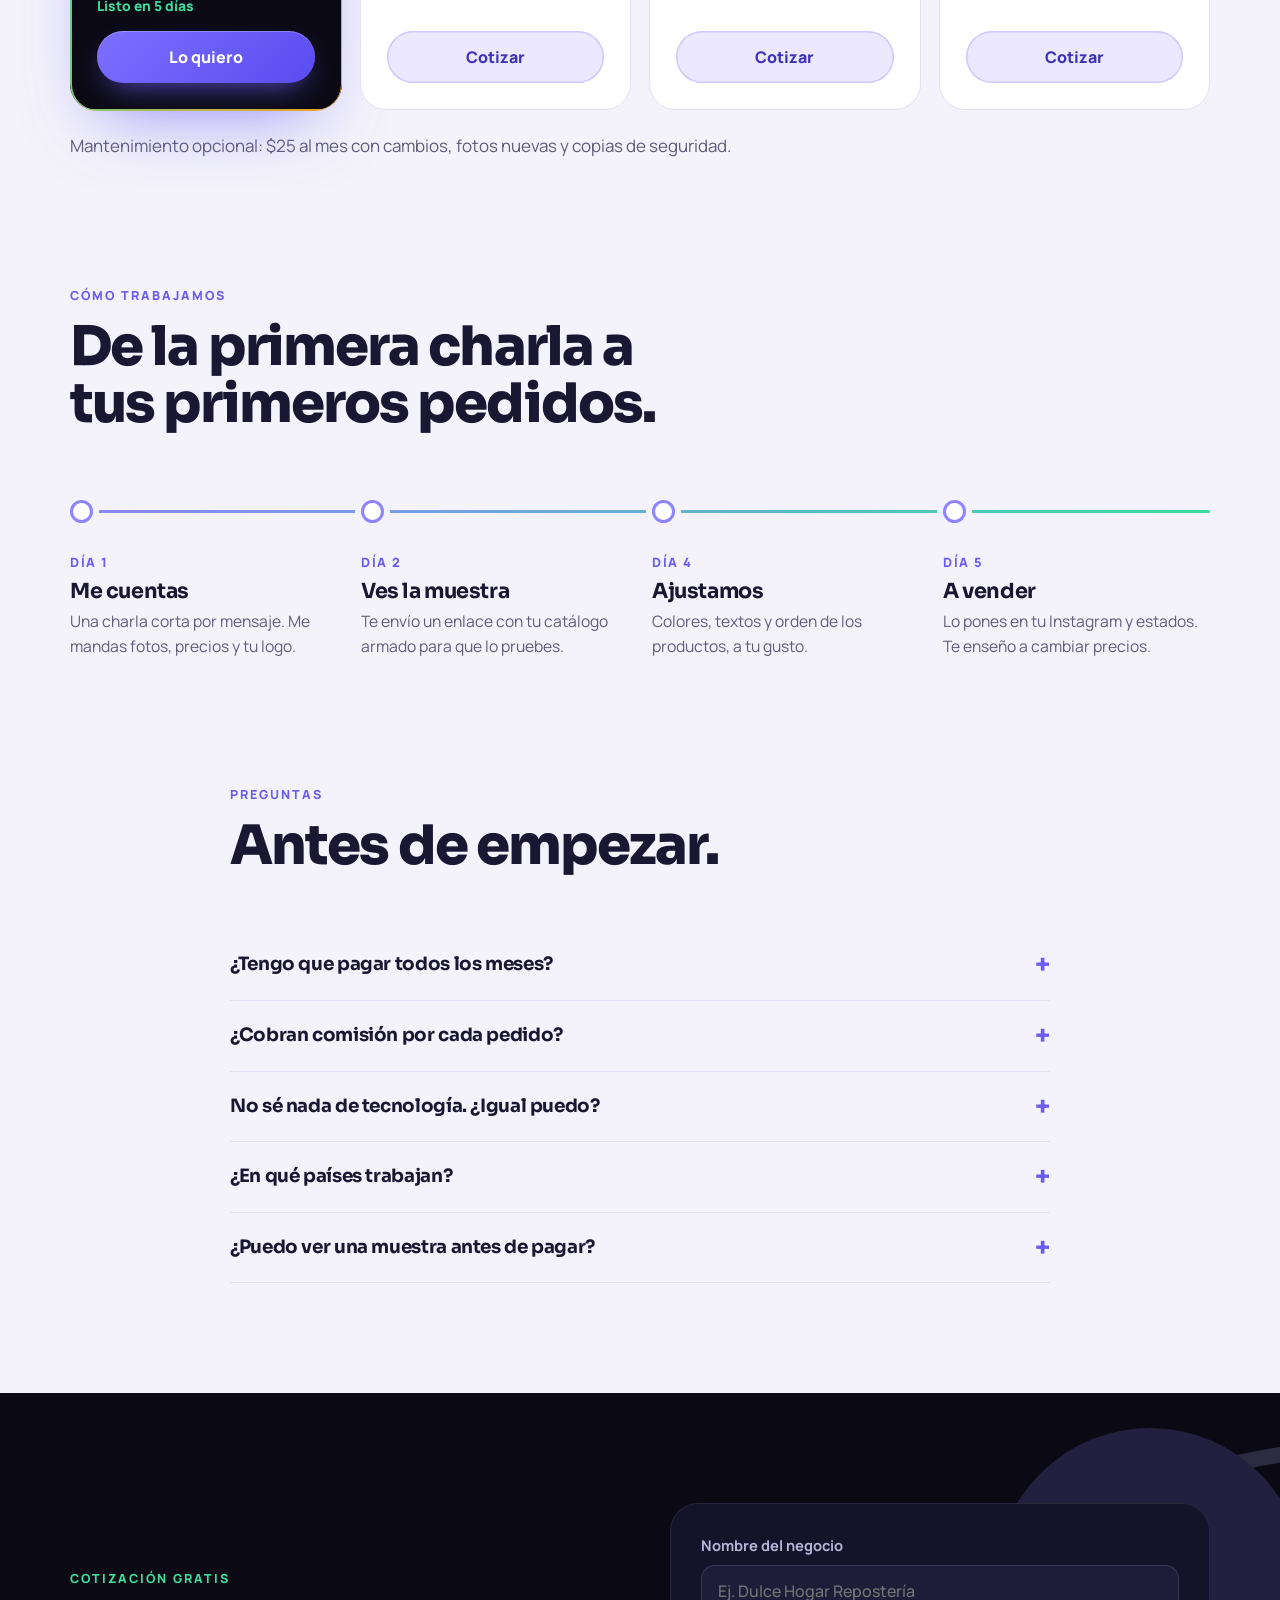
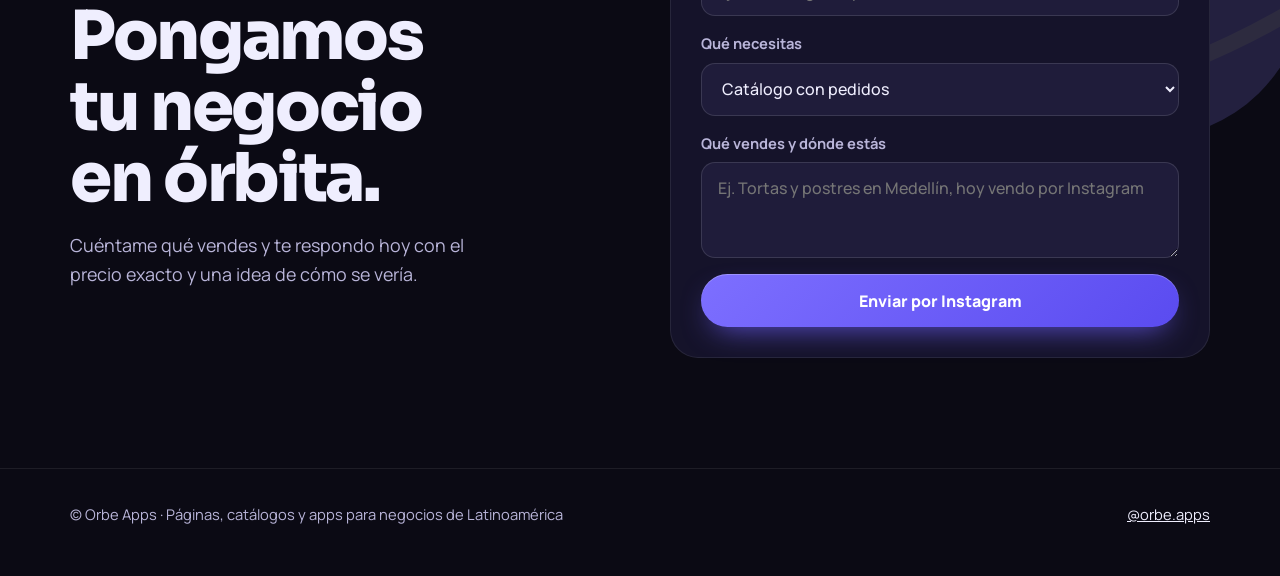
==== commit 30816d13: "Cómo trabajamos: la línea pasa justo por el centro de cada círculo Co-Authored-By: Claude Opus 5.5 <" ====
--- a/servicios/index.html
+++ b/servicios/index.html
@@ -181,7 +181,7 @@
 .linea-tiempo.ok .progreso { width: 100%; }
 .no-js .linea-tiempo .progreso { width: 100%; }
 .hito { position: relative; padding-top: 64px; }
-.hito::before { content: ""; position: absolute; top: 12px; left: 0; width: 23px; height: 23px; border-radius: 50%; background: var(--surface); border: 3px solid var(--lila); box-shadow: 0 0 0 6px var(--bg); }
+.hito::before { content: ""; box-sizing: border-box; position: absolute; top: 12px; left: 0; width: 23px; height: 23px; border-radius: 50%; background: var(--surface); border: 3px solid var(--lila); box-shadow: 0 0 0 6px var(--bg); }
 .hito .dia { font-size: .8rem; font-weight: 800; letter-spacing: .12em; text-transform: uppercase; color: var(--morado); }
 .hito h3 { margin-top: 8px; }
 .hito p { color: var(--muted); margin-top: 6px; font-size: .98rem; }
